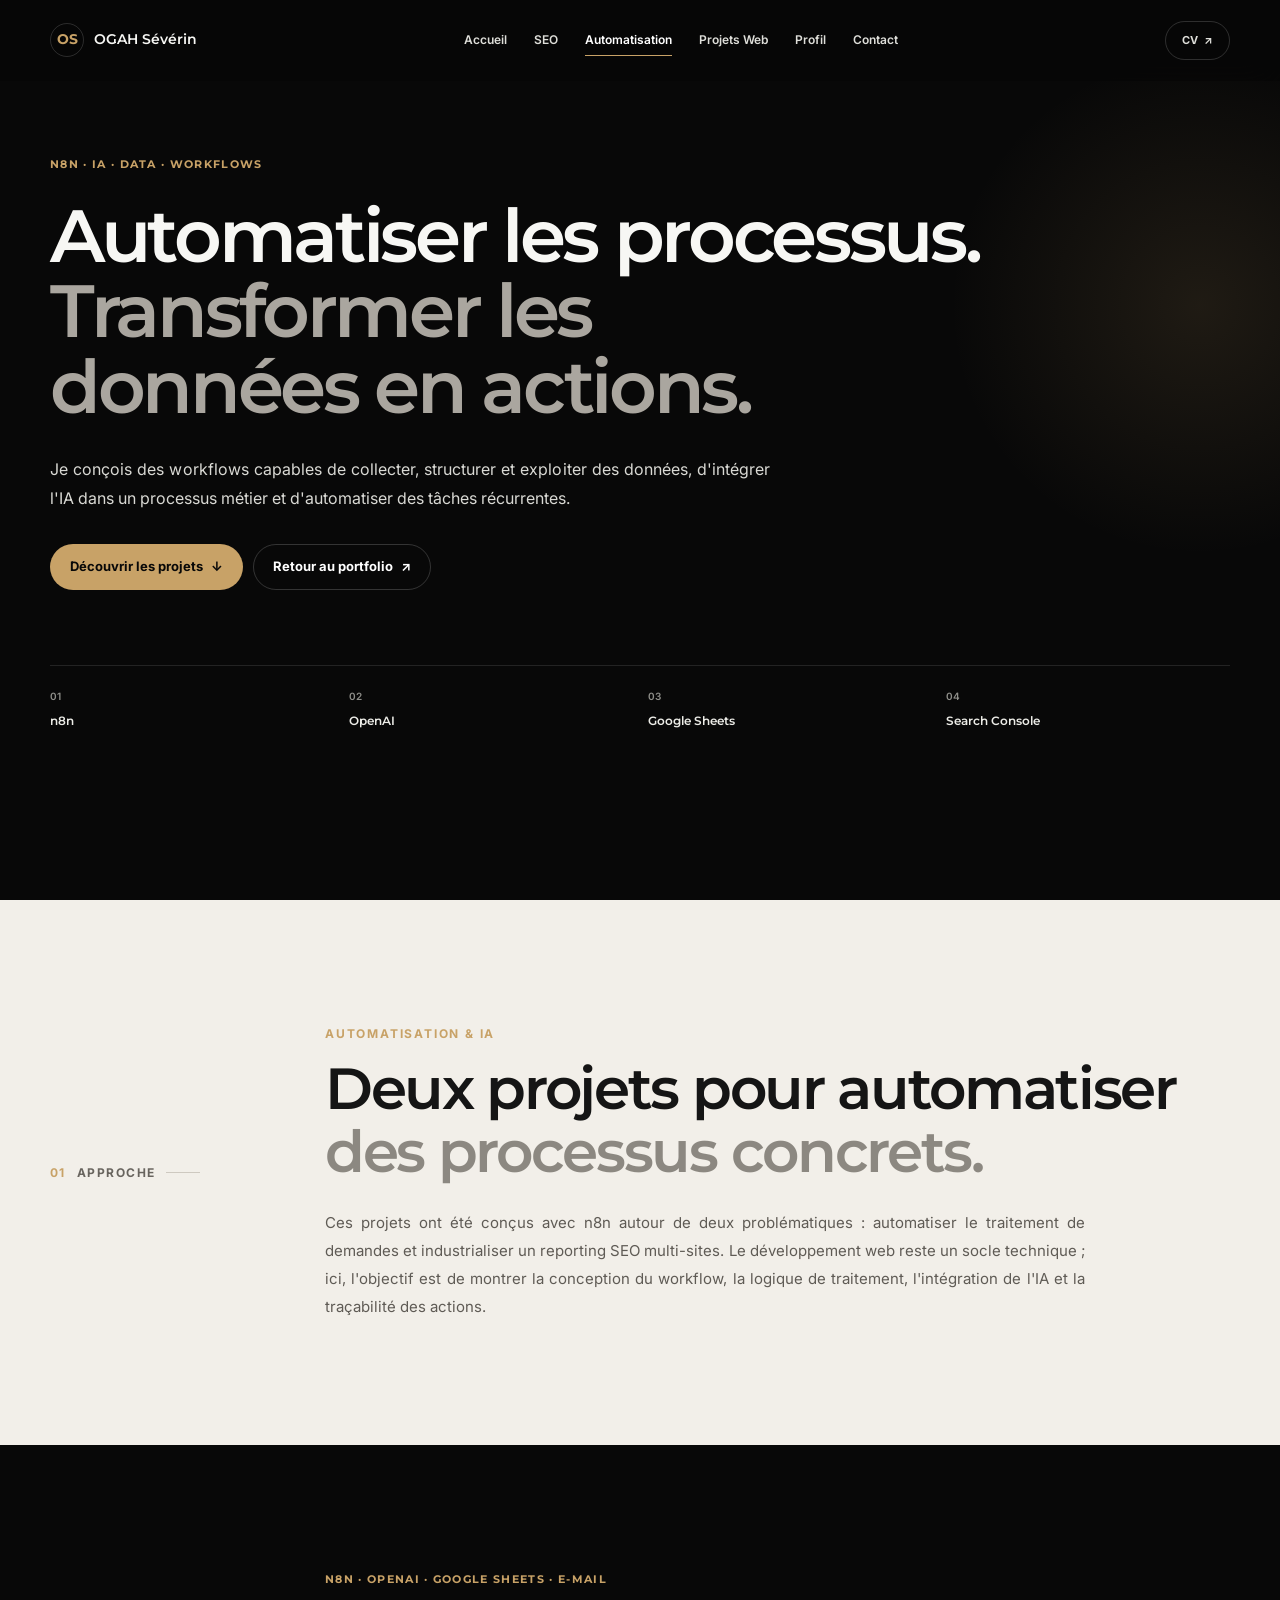
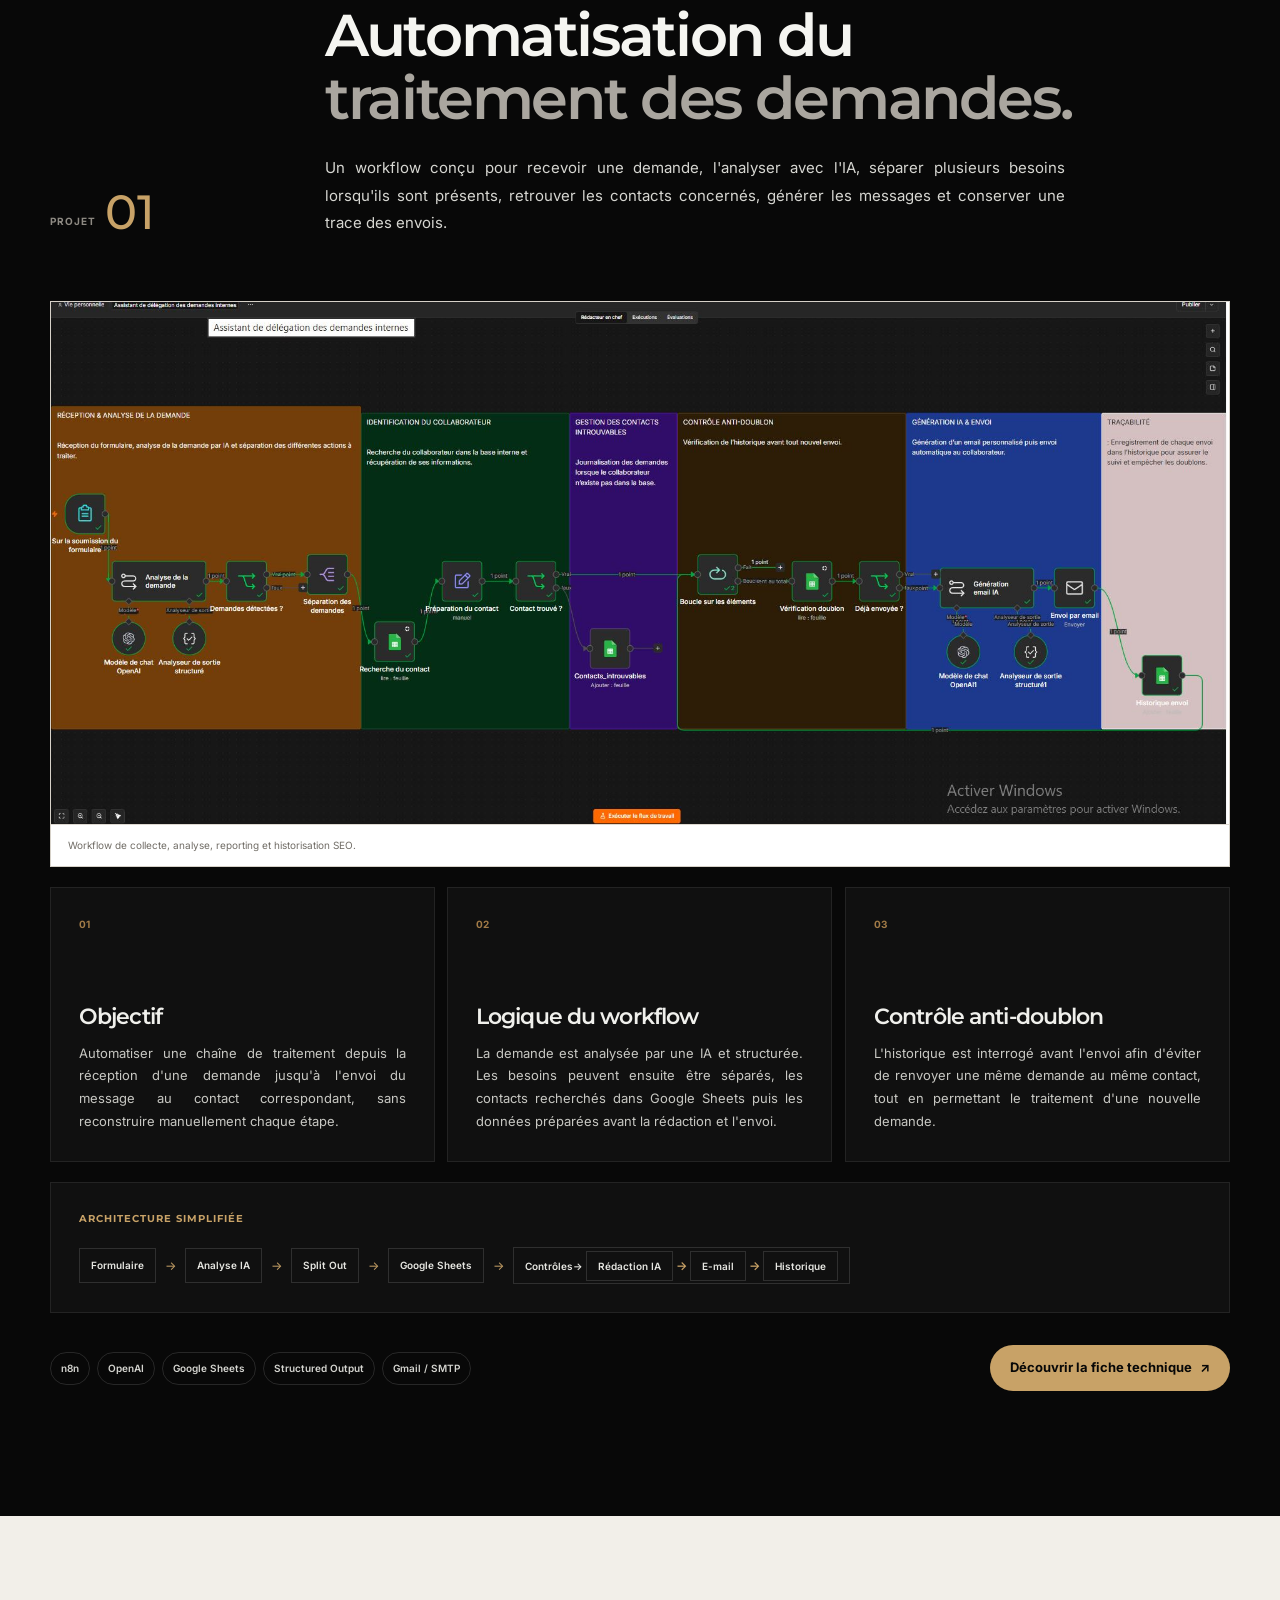
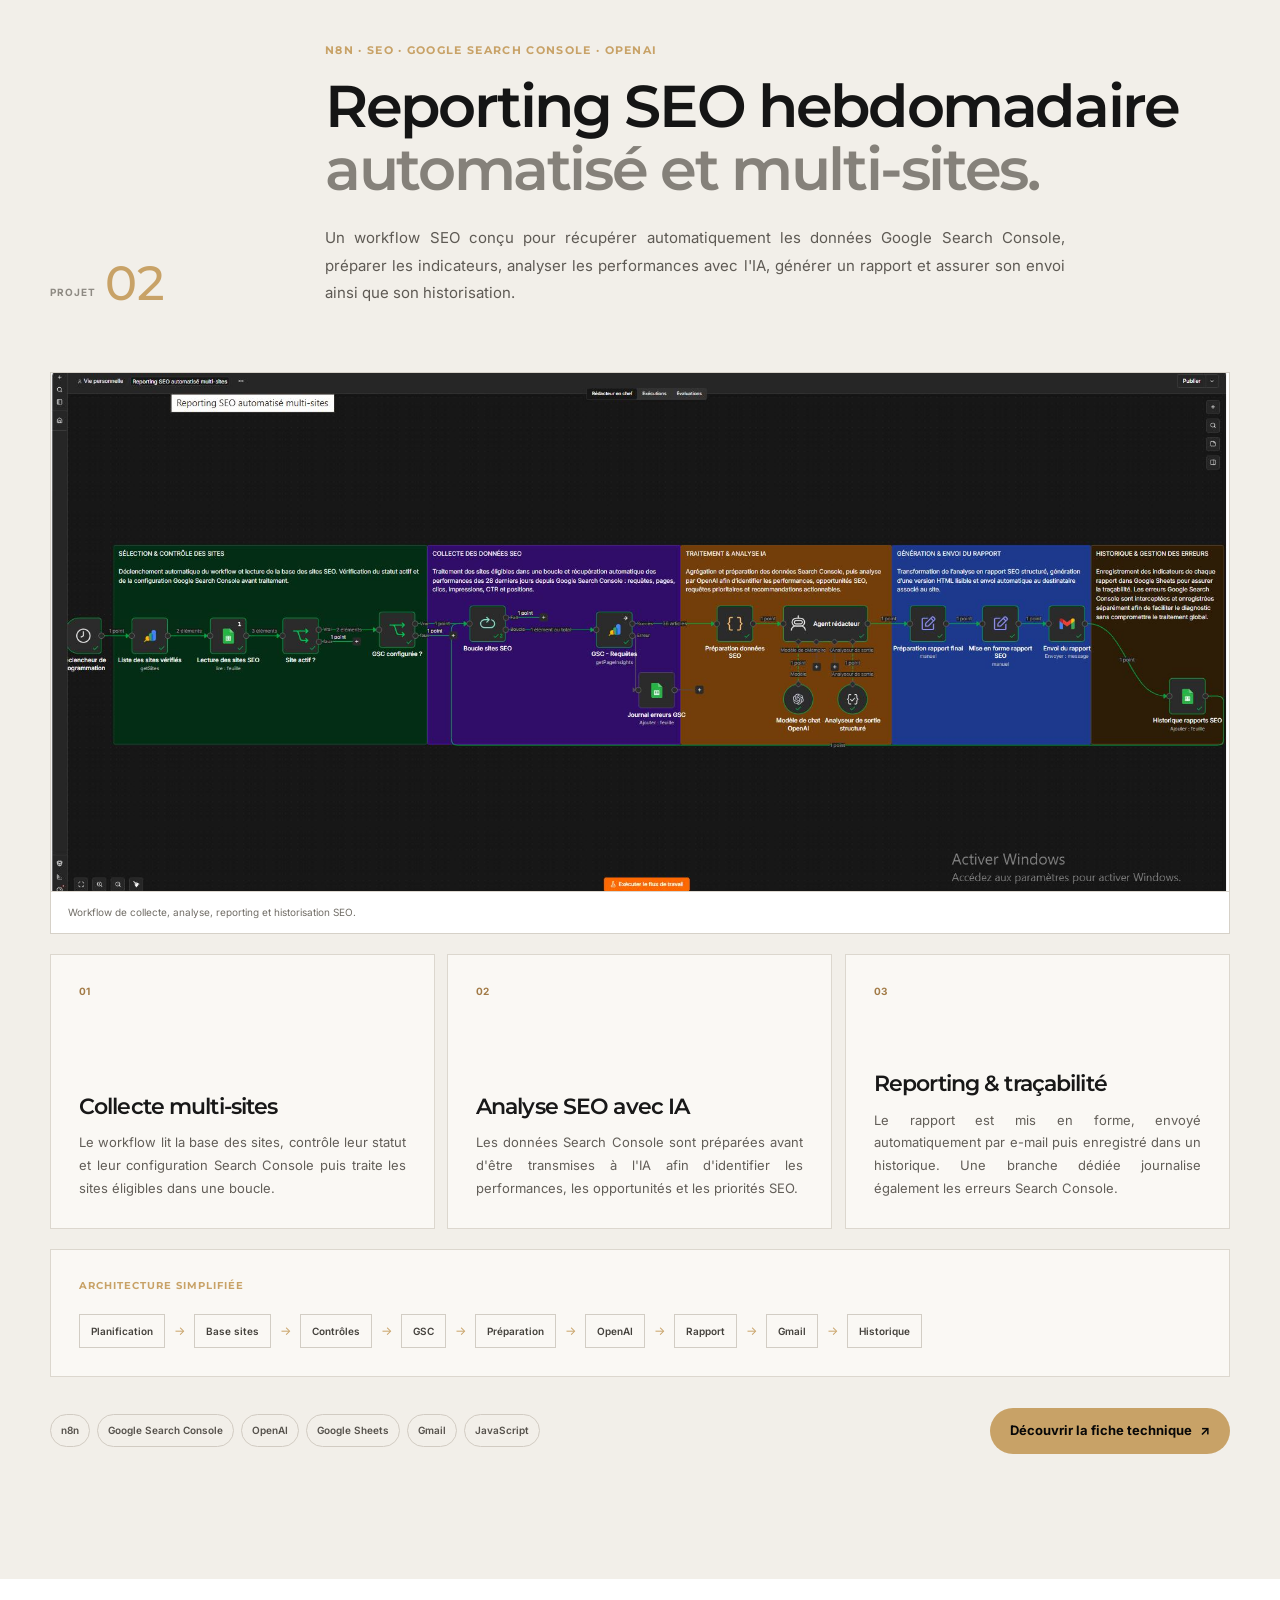
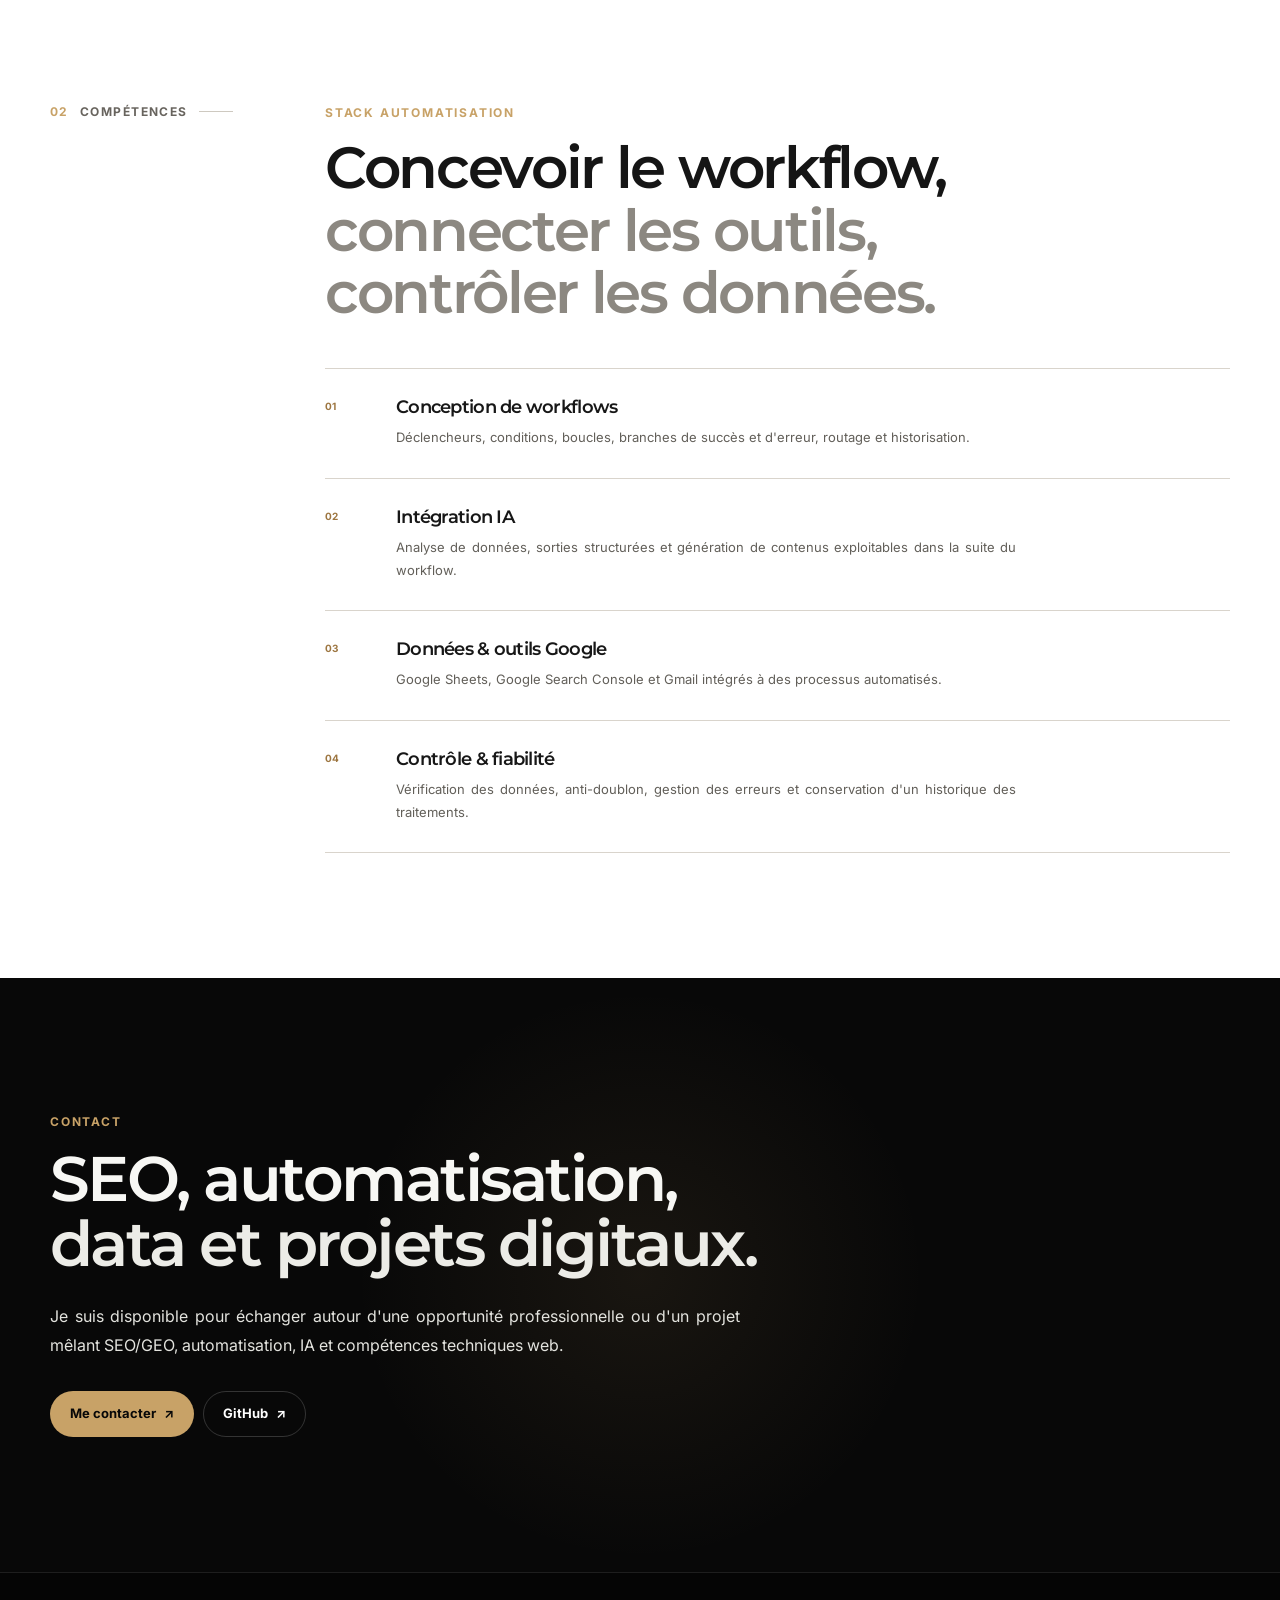
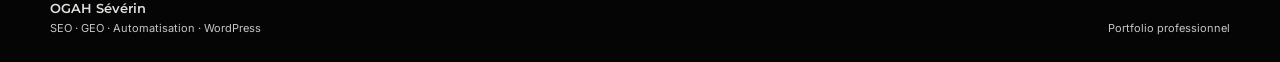
==== automatisation.html @ a26cce83 "Update automatisation.html" ====
<!DOCTYPE html>
<html lang="fr">

<head>
  <meta charset="UTF-8">
  <meta name="viewport" content="width=device-width, initial-scale=1.0">

  <title>Automatisation & IA — OGAH Sévérin</title>

  <meta
    name="description"
    content="Projets d'automatisation de OGAH Sévérin : workflows n8n, IA, Google Search Console, Google Sheets et automatisation de processus digitaux."
  >

  <meta name="theme-color" content="#080808">

  <link rel="preconnect" href="https://fonts.googleapis.com">
  <link rel="preconnect" href="https://fonts.gstatic.com" crossorigin>

  <link
    href="https://fonts.googleapis.com/css2?family=Inter:wght@400;500;600;700&family=Montserrat:wght@500;600;700&display=swap"
    rel="stylesheet"
  >

  <!-- CSS global du portfolio -->
  <link rel="stylesheet" href="./assets/css/style.css">

  <!-- CSS spécifique à cette page -->
  <link rel="stylesheet" href="./assets/css/automatisation.css">
</head>

<body>

  <!-- =====================================================
       HEADER
  ====================================================== -->

  <header class="site-header">
    <div class="container site-header__inner">

      <a class="brand" href="./index.html" aria-label="Retour à l'accueil">
        <span class="brand__mark">OS</span>
        <span class="brand__text">OGAH Sévérin</span>
      </a>

      <nav class="desktop-nav" aria-label="Navigation principale">
        <a href="./index.html">Accueil</a>
        <a href="./seo.html">SEO</a>
        <a href="./automatisation.html" aria-current="page">Automatisation</a>
        <a href="./developpement-web.html">Projets Web</a>
        <a href="./presentation.html">Profil</a>
        <a href="#contact">Contact</a>
      </nav>

      <a
        class="header-cv"
        href="./assets/docs/CV_OGAH_Severin.pdf"
        target="_blank"
        rel="noopener"
      >
        CV
        <span aria-hidden="true">↗</span>
      </a>

    </div>
  </header>


  <main>

    <!-- =====================================================
         HERO
    ====================================================== -->

    <section class="auto-hero">

      <div class="auto-hero__glow" aria-hidden="true"></div>

      <div class="container auto-hero__inner">

        <p class="auto-eyebrow reveal">
          n8n · IA · DATA · WORKFLOWS
        </p>

        <h1 class="auto-hero__title reveal" data-delay="80">
          Automatiser les processus.
          <span>Transformer les données en actions.</span>
        </h1>

        <p class="auto-hero__intro reveal" data-delay="160">
          Je conçois des workflows capables de collecter, structurer et
          exploiter des données, d'intégrer l'IA dans un processus métier
          et d'automatiser des tâches récurrentes.
        </p>

        <div class="auto-hero__actions reveal" data-delay="220">
          <a class="btn btn--gold" href="#projets">
            Découvrir les projets
            <span aria-hidden="true">↓</span>
          </a>

          <a class="btn btn--ghost-light" href="./index.html">
            Retour au portfolio
            <span aria-hidden="true">↗</span>
          </a>
        </div>

        <div class="auto-hero__meta reveal" data-delay="280">

          <div>
            <span>01</span>
            <strong>n8n</strong>
          </div>

          <div>
            <span>02</span>
            <strong>OpenAI</strong>
          </div>

          <div>
            <span>03</span>
            <strong>Google Sheets</strong>
          </div>

          <div>
            <span>04</span>
            <strong>Search Console</strong>
          </div>

        </div>

      </div>
    </section>


    <!-- =====================================================
         INTRODUCTION
    ====================================================== -->

    <section class="auto-intro" id="projets">
      <div class="container auto-intro__grid">

        <div class="section-label reveal">
          <span>01</span>
          Approche
        </div>

        <div>
          <p class="eyebrow reveal">Automatisation & IA</p>

          <h2 class="auto-section-title reveal">
            Deux projets pour automatiser
            <span>des processus concrets.</span>
          </h2>

          <p class="auto-intro__text reveal" data-delay="80">
            Ces projets ont été conçus avec n8n autour de deux problématiques :
            automatiser le traitement de demandes et industrialiser un reporting
            SEO multi-sites. Le développement web reste un socle technique ;
            ici, l'objectif est de montrer la conception du workflow, la logique
            de traitement, l'intégration de l'IA et la traçabilité des actions.
          </p>
        </div>

      </div>
    </section>


    <!-- =====================================================
         PROJET 01
    ====================================================== -->

    <section class="auto-project auto-project--dark" id="projet-1">
      <div class="container">

        <div class="auto-project__head">

          <div class="auto-project__index reveal">
            <span>PROJET</span>
            <strong>01</strong>
          </div>

          <div class="auto-project__heading">

            <p class="auto-project__kicker reveal">
              n8n · OpenAI · Google Sheets · E-mail
            </p>

            <h2 class="auto-project__title reveal">
              Automatisation du
              <span>traitement des demandes.</span>
            </h2>

            <p class="auto-project__lead reveal" data-delay="80">
              Un workflow conçu pour recevoir une demande, l'analyser avec
              l'IA, séparer plusieurs besoins lorsqu'ils sont présents,
              retrouver les contacts concernés, générer les messages et
              conserver une trace des envois.
            </p>

          </div>
        </div>


       

<figure class="workflow-shot workflow-shot--light reveal">

  <img
    src="./assets/images/AUTOMATISATION  DE DELEGATION DES TACHES.JPG"
    alt="Workflow n8n de reporting SEO automatisé multi-sites"
    loading="lazy"
    decoding="async"
  >

  <figcaption>
    Workflow de collecte, analyse, reporting et historisation SEO.
  </figcaption>

</figure>


        <div class="auto-project__content">

          <article class="auto-info reveal">
            <span class="auto-info__number">01</span>
            <h3>Objectif</h3>
            <p>
              Automatiser une chaîne de traitement depuis la réception d'une
              demande jusqu'à l'envoi du message au contact correspondant,
              sans reconstruire manuellement chaque étape.
            </p>
          </article>

          <article class="auto-info reveal" data-delay="60">
            <span class="auto-info__number">02</span>
            <h3>Logique du workflow</h3>
            <p>
              La demande est analysée par une IA et structurée. Les besoins
              peuvent ensuite être séparés, les contacts recherchés dans
              Google Sheets puis les données préparées avant la rédaction
              et l'envoi.
            </p>
          </article>

          <article class="auto-info reveal" data-delay="120">
            <span class="auto-info__number">03</span>
            <h3>Contrôle anti-doublon</h3>
            <p>
              L'historique est interrogé avant l'envoi afin d'éviter de
              renvoyer une même demande au même contact, tout en permettant
              le traitement d'une nouvelle demande.
            </p>
          </article>

        </div>


        <div class="auto-flow reveal">

          <p class="auto-flow__label">Architecture simplifiée</p>

          <div class="auto-flow__steps">
            <span>Formulaire</span>
            <i>→</i>
            <span>Analyse IA</span>
            <i>→</i>
            <span>Split Out</span>
            <i>→</i>
            <span>Google Sheets</span>
            <i>→</i>
            <span>Contrôles</spanfichi
                             
            <i>→</i>
            <span>Rédaction IA</span>
            <i>→</i>
            <span>E-mail</span>
            <i>→</i>
            <span>Historique</span>
          </div>

        </div>


        <div class="auto-project__bottom">

          <div class="auto-stack reveal">
            <span>n8n</span>
            <span>OpenAI</span>
            <span>Google Sheets</span>
            <span>Structured Output</span>
            <span>Gmail / SMTP</span>
          </div>

          <a
            class="btn btn--gold reveal"
            href="./assets/docs/Fiche_technique_Automatisation_Routage_Demandes_n8n.pdf"
            target="_blank"
            rel="noopener"
          >
            Découvrir la fiche technique
            <span aria-hidden="true">↗</span>
          </a>

        </div>

      </div>
    </section>


    <!-- =====================================================
         PROJET 02
    ====================================================== -->

    <section class="auto-project auto-project--light" id="projet-2">
      <div class="container">

        <div class="auto-project__head">

          <div class="auto-project__index reveal">
            <span>PROJET</span>
            <strong>02</strong>
          </div>

          <div class="auto-project__heading">

            <p class="auto-project__kicker reveal">
              n8n · SEO · Google Search Console · OpenAI
            </p>

            <h2 class="auto-project__title reveal">
              Reporting SEO hebdomadaire
              <span>automatisé et multi-sites.</span>
            </h2>

            <p class="auto-project__lead reveal" data-delay="80">
              Un workflow SEO conçu pour récupérer automatiquement les données
              Google Search Console, préparer les indicateurs, analyser les
              performances avec l'IA, générer un rapport et assurer son envoi
              ainsi que son historisation.
            </p>

          </div>
        </div>


    <figure class="workflow-shot workflow-shot--light reveal">

  <img
    src="./assets/images/Reporting SEO automatise multisite.JPG"
    alt="Workflow n8n de reporting SEO automatisé multi-sites"
    loading="lazy"
    decoding="async"
  >

  <figcaption>
    Workflow de collecte, analyse, reporting et historisation SEO.
  </figcaption>

</figure>

        <div class="auto-project__content">

          <article class="auto-info reveal">
            <span class="auto-info__number">01</span>
            <h3>Collecte multi-sites</h3>
            <p>
              Le workflow lit la base des sites, contrôle leur statut et leur
              configuration Search Console puis traite les sites éligibles
              dans une boucle.
            </p>
          </article>

          <article class="auto-info reveal" data-delay="60">
            <span class="auto-info__number">02</span>
            <h3>Analyse SEO avec IA</h3>
            <p>
              Les données Search Console sont préparées avant d'être transmises
              à l'IA afin d'identifier les performances, les opportunités et
              les priorités SEO.
            </p>
          </article>

          <article class="auto-info reveal" data-delay="120">
            <span class="auto-info__number">03</span>
            <h3>Reporting & traçabilité</h3>
            <p>
              Le rapport est mis en forme, envoyé automatiquement par e-mail
              puis enregistré dans un historique. Une branche dédiée journalise
              également les erreurs Search Console.
            </p>
          </article>

        </div>


        <div class="auto-flow auto-flow--light reveal">

          <p class="auto-flow__label">Architecture simplifiée</p>

          <div class="auto-flow__steps">
            <span>Planification</span>
            <i>→</i>
            <span>Base sites</span>
            <i>→</i>
            <span>Contrôles</span>
            <i>→</i>
            <span>GSC</span>
            <i>→</i>
            <span>Préparation</span>
            <i>→</i>
            <span>OpenAI</span>
            <i>→</i>
            <span>Rapport</span>
            <i>→</i>
            <span>Gmail</span>
            <i>→</i>
            <span>Historique</span>
          </div>

        </div>


        <div class="auto-project__bottom">

          <div class="auto-stack reveal">
            <span>n8n</span>
            <span>Google Search Console</span>
            <span>OpenAI</span>
            <span>Google Sheets</span>
            <span>Gmail</span>
            <span>JavaScript</span>
          </div>

          <a
            class="btn btn--gold reveal"
            href="./assets/docs/Fiche_technique_Automatisation_Reporting_SEO_n8n.pdf"
            target="_blank"
            rel="noopener"
          >
            Découvrir la fiche technique
            <span aria-hidden="true">↗</span>
          </a>

        </div>

      </div>
    </section>


    <!-- =====================================================
         COMPÉTENCES
    ====================================================== -->

    <section class="auto-skills">

      <div class="container auto-skills__grid">

        <div>
          <div class="section-label reveal">
            <span>02</span>
            Compétences
          </div>
        </div>

        <div>

          <p class="eyebrow reveal">Stack automatisation</p>

          <h2 class="auto-section-title reveal">
            Concevoir le workflow,
            <span>connecter les outils, contrôler les données.</span>
          </h2>

          <div class="auto-skills__list">

            <article class="auto-skill reveal">
              <span>01</span>
              <div>
                <h3>Conception de workflows</h3>
                <p>
                  Déclencheurs, conditions, boucles, branches de succès et
                  d'erreur, routage et historisation.
                </p>
              </div>
            </article>

            <article class="auto-skill reveal">
              <span>02</span>
              <div>
                <h3>Intégration IA</h3>
                <p>
                  Analyse de données, sorties structurées et génération de
                  contenus exploitables dans la suite du workflow.
                </p>
              </div>
            </article>

            <article class="auto-skill reveal">
              <span>03</span>
              <div>
                <h3>Données & outils Google</h3>
                <p>
                  Google Sheets, Google Search Console et Gmail intégrés à
                  des processus automatisés.
                </p>
              </div>
            </article>

            <article class="auto-skill reveal">
              <span>04</span>
              <div>
                <h3>Contrôle & fiabilité</h3>
                <p>
                  Vérification des données, anti-doublon, gestion des erreurs
                  et conservation d'un historique des traitements.
                </p>
              </div>
            </article>

          </div>

        </div>

      </div>
    </section>


    <!-- =====================================================
         CONTACT
    ====================================================== -->

    <section class="contact-section" id="contact">

      <div class="contact-glow" aria-hidden="true"></div>

      <div class="container">

        <div class="contact-card">

          <p class="eyebrow reveal">Contact</p>

          <h2 class="reveal">
            SEO, automatisation,
            <span>data et projets digitaux.</span>
          </h2>

          <p class="reveal">
            Je suis disponible pour échanger autour d'une opportunité
            professionnelle ou d'un projet mêlant SEO/GEO, automatisation,
            IA et compétences techniques web.
          </p>

          <div class="contact-actions reveal">

            <a class="btn btn--gold" href="mailto:VOTRE_EMAIL">
              Me contacter
              <span aria-hidden="true">↗</span>
            </a>

            <a
              class="btn btn--ghost-light"
              href="https://github.com/SEVERIN9343"
              target="_blank"
              rel="noopener"
            >
              GitHub
              <span aria-hidden="true">↗</span>
            </a>

          </div>

        </div>

      </div>
    </section>

  </main>


  <!-- =====================================================
       FOOTER
  ====================================================== -->

  <footer class="footer">
    <div class="container footer__inner">

      <div>
        <strong>OGAH Sévérin</strong>
        <span>SEO · GEO · Automatisation · WordPress</span>
      </div>

      <p>
        Portfolio professionnel
      </p>

    </div>
  </footer>

  <!-- Garde ici le même fichier JS que sur ta Home -->
  <script src="./assets/js/main.js"></script>

</body>
</html>
---- assets/css/style.css ----
@import url('https://fonts.googleapis.com/css2?family=Inter:wght@400;500;600;700&family=Montserrat:wght@500;600;700;800&display=swap');


/* =====================================================
   PORTFOLIO OGAH SÉVÉRIN
   STYLE GLOBAL
   MOBILE FIRST
===================================================== */


/* =====================================================
   VARIABLES
===================================================== */

:root{
  --bg:#070707;
  --bg-soft:#0b0b0b;
  --bg-soft-2:#101010;

  --surface:#111111;
  --surface-2:#161616;

  --light:#f4f2ed;
  --light-soft:#faf8f4;

  --white:#f7f7f4;
  --white-soft:#deded9;

  --text:#131313;
  --text-soft:#625f59;

  --muted:#b2b2ad;
  --muted-soft:#ecece7;

  --gold:#c8a267;
  --gold-light:#ddbd86;
  --gold-soft:rgba(200,162,103,.12);

  --line-dark:rgba(255,255,255,.10);
  --line-light:#dedad2;

  --font-title:"Montserrat",system-ui,-apple-system,"Segoe UI",sans-serif;
  --font-body:"Inter",system-ui,-apple-system,"Segoe UI",sans-serif;

  --container:1180px;

  --page-x:18px;

  --ease:cubic-bezier(.2,.75,.25,1);
}


/* =====================================================
   RESET
===================================================== */

*,
*::before,
*::after{
  box-sizing:border-box;
}

html{
  scroll-behavior:smooth;
  scroll-padding-top:88px;
  -webkit-text-size-adjust:100%;
}

body{
  margin:0;
  min-width:320px;

  background:var(--bg);
  color:var(--white);

  font-family:var(--font-body);
  line-height:1.65;

  overflow-x:hidden;

  -webkit-font-smoothing:antialiased;
  text-rendering:optimizeLegibility;
}

body.menu-open{
  overflow:hidden;
}

img{
  display:block;
  max-width:100%;
  height:auto;
}

a{
  color:inherit;
  text-decoration:none;
}

button,
input,
textarea,
select{
  font:inherit;
}

button,
a{
  -webkit-tap-highlight-color:transparent;
}

::selection{
  background:var(--gold);
  color:#070707;
}


/* =====================================================
   CONTENEUR GLOBAL
===================================================== */

.container{
  width:min(
    var(--container),
    calc(100% - (var(--page-x) * 2))
  );

  margin-left:auto;
  margin-right:auto;
}


/* =====================================================
   TYPOGRAPHIE GLOBALE
===================================================== */

h1,
h2,
h3,
h4{
  margin:0;

  font-family:var(--font-title);
  font-weight:600;

  line-height:1.08;
  letter-spacing:-.04em;

  hyphens:none;
  -webkit-hyphens:none;

  word-break:normal;
  overflow-wrap:normal;

  text-wrap:balance;
}

p{
  margin:0;

  text-align:justify;
  text-justify:inter-word;

  hyphens:none;
  -webkit-hyphens:none;

  word-break:normal;
  overflow-wrap:break-word;
}

.eyebrow{
  margin:0 0 16px;

  color:var(--gold);

  font-size:12px;
  font-weight:700;

  line-height:1.45;

  letter-spacing:.15em;
  text-transform:uppercase;

  text-align:left;
}

.section-title{
  width:100%;
  max-width:980px;

  color:#111;

  font-size:clamp(31px,8vw,46px);
  line-height:1.08;
}

.section-title span{
  display:inline;
  color:#9a9790;
}

.section-text{
  max-width:760px;

  margin-top:24px;

  color:var(--text-soft);

  font-size:16px;
  line-height:1.85;
}

.section-label{
  width:max-content;
  max-width:100%;

  display:flex;
  align-items:center;

  gap:11px;

  color:#68645e;

  font-size:12px;
  font-weight:700;

  line-height:1.3;

  letter-spacing:.12em;
  text-transform:uppercase;

  white-space:nowrap;
}

.section-label span{
  color:var(--gold);
}

.section-label::after{
  content:"";

  width:34px;
  height:1px;

  flex:0 0 auto;

  background:#cec9c0;
}

.section-label--light{
  color:#d4d4cf;
}

.section-label--light::after{
  background:rgba(255,255,255,.18);
}


/* =====================================================
   HEADER
===================================================== */

.site-header{
  position:fixed;

  top:0;
  left:0;

  width:100%;

  z-index:100;

  background:rgba(7,7,7,.78);

  border-bottom:1px solid transparent;

  backdrop-filter:blur(18px);
  -webkit-backdrop-filter:blur(18px);

  transition:
    background .35s ease,
    border-color .35s ease,
    box-shadow .35s ease;
}

.site-header.is-scrolled{
  background:rgba(7,7,7,.96);

  border-color:var(--line-dark);

  box-shadow:
    0 14px 36px rgba(0,0,0,.22);
}

.site-header__inner{
  min-height:68px;

  display:flex;
  align-items:center;
  justify-content:space-between;

  gap:16px;
}

.brand{
  display:inline-flex;
  align-items:center;

  gap:10px;

  flex:0 0 auto;
}

.brand__mark{
  width:34px;
  height:34px;

  display:grid;
  place-items:center;

  border:1px solid rgba(255,255,255,.15);
  border-radius:50%;

  color:var(--gold);

  font-family:var(--font-title);
  font-size:14px;
  font-weight:700;

  transition:
    background .3s ease,
    color .3s ease,
    border-color .3s ease;
}

.brand:hover .brand__mark{
  background:var(--gold);
  border-color:var(--gold);

  color:#080808;
}

.brand__text{
  color:var(--white);

  font-family:var(--font-title);

  font-size:14px;
  font-weight:600;

  white-space:nowrap;
}

.desktop-nav{
  display:none;
}

.site-header__actions{
  display:flex;
  align-items:center;

  gap:9px;
}

.header-cv{
  display:none;
}


/* =====================================================
   BURGER
===================================================== */

.burger{
  position:relative;

  width:42px;
  height:42px;

  flex:0 0 42px;

  padding:0;

  border:1px solid rgba(255,255,255,.16);
  border-radius:50%;

  background:transparent;

  cursor:pointer;
}

.burger span{
  position:absolute;

  left:50%;

  width:18px;
  height:1px;

  background:#fff;

  transform:translateX(-50%);

  transition:
    top .3s ease,
    transform .3s ease;
}

.burger span:first-child{
  top:17px;
}

.burger span:last-child{
  top:23px;
}

.burger[aria-expanded="true"] span:first-child{
  top:20px;

  transform:
    translateX(-50%)
    rotate(45deg);
}

.burger[aria-expanded="true"] span:last-child{
  top:20px;

  transform:
    translateX(-50%)
    rotate(-45deg);
}


/* =====================================================
   NAVIGATION MOBILE
===================================================== */

.mobile-nav{
  position:fixed;

  top:72px;
  left:12px;
  right:12px;

  z-index:99;

  padding:13px;

  display:grid;
  gap:7px;

  background:#0d0d0d;

  border:1px solid var(--line-dark);
  border-radius:19px;

  box-shadow:
    0 28px 70px rgba(0,0,0,.5);

  opacity:0;
  visibility:hidden;

  transform:translateY(-10px);

  pointer-events:none;

  transition:
    opacity .3s ease,
    visibility .3s ease,
    transform .3s ease;
}

.mobile-nav.is-open{
  opacity:1;
  visibility:visible;

  transform:translateY(0);

  pointer-events:auto;
}

.mobile-nav a{
  min-height:47px;

  padding:0 14px;

  display:flex;
  align-items:center;

  border-radius:12px;

  color:#d6d6d1;

  font-size:14px;
  font-weight:600;

  text-align:left;

  transition:
    background .25s ease,
    color .25s ease;
}

.mobile-nav a:hover{
  background:#171717;
  color:#fff;
}

.mobile-nav__cv{
  justify-content:center;

  background:var(--gold);

  color:#080808 !important;
}


/* =====================================================
   BOUTONS
===================================================== */

.btn{
  min-height:46px;

  max-width:100%;

  padding:0 19px;

  display:inline-flex;
  align-items:center;
  justify-content:center;

  gap:8px;

  border:1px solid transparent;
  border-radius:999px;

  font-size:13px;
  font-weight:700;

  white-space:nowrap;

  transition:
    transform .3s var(--ease),
    background .3s ease,
    border-color .3s ease,
    color .3s ease,
    box-shadow .3s ease;
}

.btn:hover{
  transform:translateY(-3px);
}

.btn--primary{
  background:var(--white);
  color:#080808;
}

.btn--primary:hover{
  box-shadow:
    0 14px 36px rgba(255,255,255,.12);
}

.btn--ghost{
  color:var(--white);

  background:transparent;

  border-color:rgba(255,255,255,.19);
}

.btn--ghost:hover{
  border-color:rgba(255,255,255,.45);
}

.btn--gold{
  background:var(--gold);
  color:#080808;
}

.btn--gold:hover{
  background:var(--gold-light);

  box-shadow:
    0 16px 40px rgba(200,162,103,.16);
}

.btn--ghost-light{
  color:#fff;

  background:transparent;

  border-color:rgba(255,255,255,.18);
}

.btn--ghost-light:hover{
  background:#fff;

  border-color:#fff;

  color:#080808;
}

.text-link{
  display:inline-flex;
  align-items:center;

  gap:8px;

  color:#d6d6d1;

  font-size:13px;
  font-weight:600;
}

.text-link span{
  color:var(--gold);

  transition:transform .3s ease;
}

.text-link:hover span{
  transform:translate(3px,-3px);
}


/* =====================================================
   HERO HOME
===================================================== */

.hero{
  position:relative;

  min-height:100svh;

  padding:108px 0 55px;

  display:flex;
  align-items:center;

  overflow:hidden;

  background:
    linear-gradient(
      180deg,
      #070707 0%,
      #080808 75%,
      #090909 100%
    );
}

.hero::after{
  content:"";

  position:absolute;

  left:0;
  right:0;
  bottom:0;

  height:1px;

  background:
    linear-gradient(
      90deg,
      transparent,
      rgba(255,255,255,.13),
      transparent
    );
}

.hero__glow{
  position:absolute;

  pointer-events:none;

  border-radius:50%;
}

.hero__glow--one{
  width:520px;
  height:520px;

  top:-180px;
  right:-260px;

  background:
    radial-gradient(
      circle,
      rgba(200,162,103,.12) 0%,
      rgba(200,162,103,.04) 35%,
      transparent 70%
    );
}

.hero__glow--two{
  width:420px;
  height:420px;

  left:-260px;
  bottom:-160px;

  background:
    radial-gradient(
      circle,
      rgba(255,255,255,.04),
      transparent 70%
    );
}


/* =====================================================
   CORRECTION CENTRAGE HERO
===================================================== */

/*
   Le HTML contient :

   <div class="container hero__inner">

   Donc hero__inner NE DOIT JAMAIS avoir width:100%.
   Cette règle garde exactement le même container que
   le header et toutes les autres sections.
*/

.hero > .container.hero__inner{
  position:relative;
  z-index:2;

  width:min(
    var(--container),
    calc(100% - (var(--page-x) * 2))
  );

  margin-left:auto;
  margin-right:auto;
}

.hero__content{
  width:100%;
  max-width:1020px;
}

.hero__eyebrow{
  margin-bottom:22px;
}

.hero__title{
  width:100%;
  max-width:1020px;

  color:var(--white);

  font-size:clamp(
    40px,
    11vw,
    60px
  );

  line-height:1.01;

  letter-spacing:-.052em;

  text-wrap:balance;
}

.hero__title span{
  display:inline;

  color:#ecece7;
}

.hero__intro{
  max-width:710px;

  margin-top:27px;

  color:#e7e7e2;

  font-size:16px;
  line-height:1.82;
}

.hero__actions{
  margin-top:30px;

  display:flex;
  flex-direction:column;
  align-items:flex-start;

  gap:11px;
}


/* =====================================================
   SIGNATURE HERO
===================================================== */

.hero__signature{
  margin-top:52px;
}

.hero__signature-line{
  width:100%;
  height:1px;

  background:rgba(255,255,255,.10);
}

.hero__signature-items{
  padding-top:18px;

  display:grid;
  grid-template-columns:
    repeat(2,minmax(0,1fr));

  gap:18px;
}

.hero__signature-items div{
  min-width:0;

  display:flex;
  flex-direction:column;

  gap:3px;
}

.hero__signature-items span{
  color:#c8c8c3;

  font-size:11px;
  font-weight:600;
}

.hero__signature-items strong{
  color:#bdbdb8;

  font-family:var(--font-title);

  font-size:12px;
  font-weight:600;

  letter-spacing:.055em;
  text-transform:uppercase;
}


/* =====================================================
   PROFIL
===================================================== */

.intro-section{
  padding:82px 0;

  background:var(--light);
}

.intro-grid{
  display:grid;

  gap:32px;
}

.intro-grid > *{
  min-width:0;
}

.intro-content{
  min-width:0;
}


/* =====================================================
   ÉTUDE SEO VEDETTE
===================================================== */

.seo-feature{
  padding:85px 0;

  background:#090909;
}

.seo-feature__head{
  margin-bottom:46px;

  display:grid;

  gap:32px;
}

.seo-feature__head > *{
  min-width:0;
}

.seo-feature__title{
  width:100%;
  max-width:940px;

  color:#f7f7f4;

  font-size:clamp(
    32px,
    8.5vw,
    48px
  );

  line-height:1.08;
}

.seo-feature__title span{
  display:inline;

  color:#ecece7;
}

.seo-feature__main{
  display:grid;

  gap:42px;
}

.seo-feature__main > *{
  min-width:0;
}

.seo-feature__content{
  max-width:700px;
}

.seo-project-tag{
  width:max-content;
  max-width:100%;

  margin-bottom:22px;

  padding:7px 11px;

  border:1px solid rgba(200,162,103,.31);
  border-radius:999px;

  color:var(--gold);

  font-size:11px;
  font-weight:700;

  letter-spacing:.08em;
  text-transform:uppercase;
}

.seo-feature__content > p{
  color:#e7e7e2;

  font-size:16px;
  line-height:1.82;
}

.seo-feature__skills{
  margin-top:26px;

  display:flex;
  flex-wrap:wrap;

  gap:8px;
}

.seo-feature__skills span{
  padding:7px 10px;

  border:1px solid rgba(255,255,255,.12);
  border-radius:999px;

  color:#deded9;

  font-size:11px;
  font-weight:600;
}

.seo-feature__actions{
  margin-top:31px;

  display:flex;
  flex-direction:column;
  align-items:flex-start;

  gap:17px;
}


/* =====================================================
   KPI SEO
===================================================== */

.seo-results{
  display:grid;
  grid-template-columns:1fr;

  gap:11px;
}

.result-card{
  min-width:0;
  min-height:165px;

  padding:22px;

  display:flex;
  flex-direction:column;
  justify-content:space-between;

  background:#101010;

  border:1px solid rgba(255,255,255,.09);
  border-radius:18px;

  transition:
    transform .35s var(--ease),
    border-color .35s ease,
    background .35s ease;
}

.result-card:hover{
  transform:translateY(-4px);

  border-color:rgba(200,162,103,.34);

  background:#131313;
}

.result-card__label{
  color:#d8d8d3;

  font-size:12px;
  font-weight:600;
}

.result-card__value{
  margin:17px 0 8px;

  display:flex;
  align-items:baseline;
  flex-wrap:wrap;

  gap:8px;

  color:#ecece7;

  font-family:var(--font-title);

  font-size:16px;
}

.result-card__value strong{
  color:#f5f5f1;

  font-size:clamp(
    28px,
    8vw,
    40px
  );

  font-weight:600;

  letter-spacing:-.045em;
}

.result-arrow{
  color:var(--gold);
}

.result-card small{
  color:var(--gold);

  font-size:11px;
  font-weight:700;
}


/* =====================================================
   EXPERTISES
===================================================== */

.expertises-section{
  padding:85px 0;

  background:var(--light);
}

.section-heading{
  margin-bottom:44px;

  display:grid;

  gap:32px;
}

.section-heading > *{
  min-width:0;
}

.expertise-grid{
  display:grid;

  gap:11px;
}

.expertise-card{
  position:relative;

  min-width:0;
  min-height:225px;

  padding:22px;

  display:flex;
  flex-direction:column;

  overflow:hidden;

  background:#faf8f4;

  border:1px solid var(--line-light);

  transition:
    transform .35s var(--ease),
    background .35s ease,
    border-color .35s ease;
}

.expertise-card::after{
  content:"";

  position:absolute;

  left:0;
  right:0;
  bottom:0;

  height:2px;

  background:var(--gold);

  transform:scaleX(0);
  transform-origin:left;

  transition:
    transform .45s var(--ease);
}

.expertise-card:hover{
  transform:translateY(-4px);

  background:#fff;

  border-color:#cac5bc;
}

.expertise-card:hover::after{
  transform:scaleX(1);
}

.expertise-card__number{
  color:#9e9991;

  font-size:11px;
  font-weight:700;
}

.expertise-card h3{
  margin-top:auto;

  color:#151515;

  font-size:22px;
  line-height:1.12;

  letter-spacing:-.03em;
}

.expertise-card p{
  margin-top:13px;

  color:#625f59;

  font-size:14px;
  line-height:1.75;
}


/* =====================================================
   PROJETS WEB HOME
===================================================== */

.web-projects{
  padding:85px 0;
  background:#080808;
}

.web-projects__title{
  width:100%;
  max-width:940px;

  color:#f7f7f4;

  font-size:clamp(32px,8.5vw,48px);
  line-height:1.08;
}

.web-projects__title span{
  display:inline;
  color:#ecece7;
}


/* =====================================================
   GRID
===================================================== */

.web-grid{
  display:grid;
  grid-template-columns:1fr;
  gap:18px;
}


/* =====================================================
   CARD
===================================================== */

.web-card{
  min-width:0;

  display:flex;
  flex-direction:column;

  overflow:hidden;

  background:#0e0e0e;

  border:1px solid rgba(255,255,255,.09);

  transition:
    transform .45s var(--ease),
    border-color .35s ease,
    background .35s ease;
}

.web-card:hover{
  transform:translateY(-6px);

  border-color:rgba(200,162,103,.30);

  background:#111;
}


/* =====================================================
   IMAGE
===================================================== */

.web-card__media{
  position:relative;

  display:block;

  width:100%;
  aspect-ratio:16 / 9;

  overflow:hidden;

  background:#151515;
}

.web-card__media::after{
  content:"";

  position:absolute;
  inset:0;

  pointer-events:none;

  background:
    linear-gradient(
      to top,
      rgba(0,0,0,.25),
      transparent 45%
    );

  opacity:.65;

  transition:opacity .4s ease;
}

.web-card__media img{
  width:100%;
  height:100%;

  object-fit:cover;
  object-position:center;

  transform:scale(1.01);

  transition:
    transform .7s var(--ease),
    filter .5s ease;
}

.web-card:hover .web-card__media img{
  transform:scale(1.045);
}

.web-card:hover .web-card__media::after{
  opacity:.25;
}


/* =====================================================
   FLECHE IMAGE
===================================================== */

.web-card__media-arrow{
  position:absolute;

  top:16px;
  right:16px;

  z-index:2;

  width:40px;
  height:40px;

  display:grid;
  place-items:center;

  border-radius:50%;

  background:rgba(7,7,7,.82);

  border:1px solid rgba(255,255,255,.13);

  color:var(--gold);

  font-size:16px;

  backdrop-filter:blur(10px);
  -webkit-backdrop-filter:blur(10px);

  transition:
    background .3s ease,
    color .3s ease,
    transform .35s var(--ease);
}

.web-card:hover .web-card__media-arrow{
  transform:translate(2px,-2px);

  background:var(--gold);

  color:#080808;
}


/* =====================================================
   CORPS
===================================================== */

.web-card__body{
  min-height:320px;

  padding:22px;

  display:flex;
  flex-direction:column;
}

.web-card__top{
  display:flex;
  align-items:center;
  justify-content:space-between;

  gap:20px;

  color:#ecece7;

  font-size:11px;
  font-weight:700;

  letter-spacing:.07em;
  text-transform:uppercase;
}

.web-card__content{
  margin:auto 0;
  padding:36px 0;
}

.web-card h3{
  max-width:520px;

  color:#f2f2ee;

  font-size:clamp(25px,7vw,34px);

  line-height:1.08;
}

.web-card p{
  max-width:570px;

  margin-top:18px;

  color:#deded9;

  font-size:14px;
  line-height:1.78;
}


/* =====================================================
   FOOTER CARD
===================================================== */

.web-card__footer{
  padding-top:20px;

  border-top:1px solid rgba(255,255,255,.09);

  display:flex;
  flex-direction:column;

  gap:13px;
}

.web-card__footer > span{
  color:#ecece7;

  font-size:11px;
  font-weight:600;
}

.web-card__footer a{
  width:max-content;
  max-width:100%;

  display:inline-flex;
  align-items:center;

  gap:7px;

  color:#deded9;

  font-size:12px;
  font-weight:700;
}

.web-card__footer a span{
  color:var(--gold);

  transition:transform .3s ease;
}

.web-card__footer a:hover span{
  transform:translateX(4px);
}


/* =====================================================
   BOUTON GLOBAL
===================================================== */

.web-projects__more{
  margin-top:34px;
}


/* =====================================================
   TABLETTE
===================================================== */

@media(min-width:640px){

  .web-grid{
    grid-template-columns:repeat(2,minmax(0,1fr));
  }

  .web-card__body{
    min-height:340px;
  }

  .web-card__footer{
    flex-direction:row;
    align-items:center;
    justify-content:space-between;
  }

}


/* =====================================================
   DESKTOP
===================================================== */

@media(min-width:980px){

  .web-grid{
    gap:20px;
  }

  .web-card__body{
    min-height:360px;
    padding:27px;
  }

  .web-card__content{
    padding:42px 0;
  }

  .web-card h3{
    font-size:clamp(27px,2.3vw,35px);
  }

}

/* =====================================================
   DOCUMENTS
===================================================== */

.documents-section{
  padding:85px 0;

  background:var(--light);
}

.documents-grid{
  display:grid;

  gap:44px;
}

.documents-grid > *{
  min-width:0;
}

.documents-list{
  display:grid;

  gap:11px;
}

.document-card{
  position:relative;

  min-width:0;

  padding:22px;

  display:flex;
  align-items:flex-start;
  justify-content:space-between;

  gap:20px;

  background:#faf8f4;

  border:1px solid var(--line-light);

  transition:
    transform .35s var(--ease),
    background .35s ease,
    border-color .35s ease;
}

.document-card:hover{
  transform:translateY(-4px);

  background:#fff;

  border-color:#c8c2b7;
}

.document-card__type{
  color:#9d7641;

  font-size:11px;
  font-weight:700;

  letter-spacing:.09em;
  text-transform:uppercase;
}

.document-card h3{
  margin-top:11px;

  color:#171717;

  font-size:clamp(
    20px,
    5.5vw,
    27px
  );

  line-height:1.15;
}

.document-card p{
  max-width:570px;

  margin-top:11px;

  color:#625f59;

  font-size:13px;
  line-height:1.72;
}

.document-card__arrow{
  flex:0 0 auto;

  color:#a17d4c;

  font-size:18px;

  transition:transform .3s ease;
}

.document-card:hover .document-card__arrow{
  transform:translate(3px,-3px);
}


/* =====================================================
   CONTACT
===================================================== */

.contact-section{
  position:relative;

  padding:95px 0;

  overflow:hidden;

  background:#080808;
}

.contact-glow{
  position:absolute;

  width:600px;
  height:600px;

  left:50%;
  top:50%;

  transform:translate(-50%,-50%);

  border-radius:50%;

  background:
    radial-gradient(
      circle,
      rgba(200,162,103,.09),
      transparent 67%
    );

  pointer-events:none;
}

.contact-card{
  position:relative;

  z-index:2;

  width:100%;
  max-width:950px;
}

.contact-card h2{
  width:100%;
  max-width:950px;

  color:#f7f7f4;

  font-size:clamp(
    37px,
    9.5vw,
    59px
  );

  line-height:1.04;
}

.contact-card h2 span{
  display:inline;

  color:#ecece7;
}

.contact-card > p:not(.eyebrow){
  max-width:690px;

  margin-top:25px;

  color:#e3e3de;

  font-size:16px;
  line-height:1.82;
}

.contact-actions{
  margin-top:31px;

  display:flex;
  flex-wrap:wrap;

  gap:9px;
}


/* =====================================================
   FOOTER
===================================================== */

.footer{
  padding:25px 0;

  background:#050505;

  border-top:1px solid var(--line-dark);
}

.footer__inner{
  display:flex;
  flex-direction:column;

  gap:13px;
}

.footer__inner > div{
  display:flex;
  flex-direction:column;
}

.footer strong{
  color:#e0e0dc;

  font-family:var(--font-title);

  font-size:13px;
  font-weight:600;
}

.footer span,
.footer p{
  color:#c7c7c2;

  font-size:11px;

  text-align:left;
}


/* =====================================================
   ANIMATIONS
===================================================== */

.js-ready .reveal{
  opacity:0;

  transform:translateY(25px);

  filter:blur(2px);

  transition:
    opacity .78s var(--ease),
    transform .78s var(--ease),
    filter .78s ease;

  will-change:
    opacity,
    transform;
}

.js-ready .reveal.is-visible{
  opacity:1;

  transform:none;

  filter:blur(0);
}


/* =====================================================
   PETITS MOBILES
===================================================== */

@media(max-width:389px){

  :root{
    --page-x:15px;
  }

  .brand__text{
    font-size:13px;
  }

  .hero__title{
    font-size:clamp(
      36px,
      10.8vw,
      42px
    );
  }

  .btn{
    white-space:normal;
    text-align:center;
  }

  .hero__actions{
    width:100%;
  }

  .hero__actions .btn{
    width:100%;
  }

  .contact-actions{
    flex-direction:column;
  }

  .contact-actions .btn{
    width:100%;
  }

}


/* =====================================================
   TABLETTE
===================================================== */

@media(min-width:640px){

  :root{
    --page-x:28px;
  }

  .hero__title{
    max-width:980px;

    font-size:clamp(
      52px,
      7.8vw,
      67px
    );
  }

  .hero__intro{
    font-size:16px;
  }

  .hero__actions{
    flex-direction:row;
  }

  .hero__signature-items{
    grid-template-columns:
      repeat(4,minmax(0,1fr));
  }

  .section-title{
    font-size:clamp(
      38px,
      6vw,
      52px
    );
  }

  .seo-feature__title,
  .web-projects__title{
    font-size:clamp(
      39px,
      6vw,
      54px
    );
  }

  .seo-results{
    grid-template-columns:
      repeat(2,minmax(0,1fr));
  }

  .expertise-grid{
    grid-template-columns:
      repeat(2,minmax(0,1fr));
  }

  .web-card__footer{
    flex-direction:row;
    align-items:center;
    justify-content:space-between;
  }

  .footer__inner{
    flex-direction:row;
    align-items:flex-end;
    justify-content:space-between;
  }

}


/* =====================================================
   DESKTOP
===================================================== */

@media(min-width:980px){

  :root{
    --page-x:42px;
  }


  /* HEADER */

  .site-header__inner{
    min-height:80px;
  }

  .desktop-nav{
    display:flex;
    align-items:center;

    gap:27px;
  }

  .desktop-nav a{
    position:relative;

    padding:8px 0;

    color:#deded9;

    font-size:12px;
    font-weight:600;

    white-space:nowrap;

    transition:color .3s ease;
  }

  .desktop-nav a::after{
    content:"";

    position:absolute;

    left:0;
    bottom:2px;

    width:100%;
    height:1px;

    background:var(--gold);

    transform:scaleX(0);
    transform-origin:right;

    transition:
      transform .35s var(--ease);
  }

  .desktop-nav a:hover,
  .desktop-nav a[aria-current="page"]{
    color:#fff;
  }

  .desktop-nav a:hover::after,
  .desktop-nav a[aria-current="page"]::after{
    transform:scaleX(1);
    transform-origin:left;
  }

  .header-cv{
    min-height:39px;

    padding:0 16px;

    display:inline-flex;
    align-items:center;

    gap:6px;

    border:1px solid rgba(255,255,255,.16);
    border-radius:999px;

    color:#deded9;

    font-size:11px;
    font-weight:700;

    transition:
      background .3s ease,
      color .3s ease,
      transform .3s ease;
  }

  .header-cv:hover{
    transform:translateY(-2px);

    background:#fff;

    color:#080808;
  }

  .burger{
    display:none;
  }

  .mobile-nav{
    display:none !important;
  }


  /* ===================================================
     HERO DESKTOP
  =================================================== */

  .hero{
    min-height:100svh;

    padding:
      140px 0
      70px;
  }

  /*
     Important :
     on garde EXACTEMENT le container global.
  */

  .hero > .container.hero__inner{
    width:min(
      var(--container),
      calc(100% - (var(--page-x) * 2))
    );

    margin-left:auto;
    margin-right:auto;
  }

  .hero__content{
    width:100%;
    max-width:1010px;
  }

  .hero__title{
    width:100%;
    max-width:1010px;

    font-size:clamp(
      60px,
      5.35vw,
      74px
    );

    line-height:1.01;
  }

  .hero__intro{
    max-width:710px;

    margin-top:29px;

    font-size:16px;
  }

  .hero__signature{
    margin-top:68px;
  }


  /* SECTIONS */

  .intro-section,
  .seo-feature,
  .expertises-section,
  .web-projects,
  .documents-section{
    padding:125px 0;
  }

  .intro-grid,
  .section-heading,
  .seo-feature__head{
    grid-template-columns:
      210px minmax(0,1fr);

    gap:65px;
  }

  .section-title{
    max-width:980px;

    font-size:clamp(
      44px,
      4vw,
      58px
    );
  }

  .seo-feature__title,
  .web-projects__title{
    max-width:980px;

    font-size:clamp(
      44px,
      4.1vw,
      59px
    );
  }

  .seo-feature__main{
    grid-template-columns:
      minmax(0,.82fr)
      minmax(0,1.18fr);

    gap:70px;

    align-items:start;
  }

  .result-card{
    min-height:195px;

    padding:27px;
  }

  .expertise-grid{
    grid-template-columns:
      repeat(3,minmax(0,1fr));
  }

  .expertise-card{
    min-height:265px;

    padding:27px;
  }

  .web-grid{
    grid-template-columns:
      repeat(2,minmax(0,1fr));
  }

  .web-card{
    min-height:440px;

    padding:29px;
  }

  .documents-grid{
    grid-template-columns:
      minmax(0,.7fr)
      minmax(0,1.3fr);

    gap:80px;

    align-items:start;
  }

  .document-card{
    padding:28px;
  }

  .contact-section{
    padding:135px 0;
  }

  .contact-card h2{
    max-width:1000px;

    font-size:clamp(
      52px,
      4.9vw,
      69px
    );
  }

}


/* =====================================================
   GRAND DESKTOP
===================================================== */

@media(min-width:1280px){

  :root{
    --page-x:48px;
  }

  .hero__title{
    max-width:1010px;

    font-size:74px;
  }

  .section-title{
    font-size:58px;
  }

  .seo-feature__title,
  .web-projects__title{
    font-size:59px;
  }

}


/* =====================================================
   TRÈS GRAND ÉCRAN
===================================================== */

@media(min-width:1500px){

  /*
     Le container reste 1180px.
     Il est automatiquement centré.
     Donc sur un écran très large, le contenu gagne
     naturellement une vraie marge à gauche et à droite.
  */

  .hero__content{
    max-width:1010px;
  }

  .hero__title{
    max-width:1010px;

    font-size:74px;
  }

}


/* =====================================================
   ACCESSIBILITÉ
===================================================== */

@media(prefers-reduced-motion:reduce){

  html{
    scroll-behavior:auto;
  }

  *,
  *::before,
  *::after{
    animation-duration:.01ms !important;
    animation-iteration-count:1 !important;

    transition-duration:.01ms !important;

    scroll-behavior:auto !important;
  }

  .js-ready .reveal{
    opacity:1;

    transform:none;

    filter:none;
  }

}

/* =====================================================
   HOME — AUTOMATISATION & IA
===================================================== */

.btn--light{
  background:var(--white);
  color:#080808;
}

.btn--light:hover{
  background:#fff;
  box-shadow:0 14px 36px rgba(255,255,255,.12);
}

.btn--dark-outline{
  color:#111;
  background:transparent;
  border-color:#bdb7ad;
}

.btn--dark-outline:hover{
  color:#fff;
  background:#111;
  border-color:#111;
}

.automation-section{
  padding:85px 0;
  background:var(--light);
  color:var(--text);
}

.automation-section__head{
  margin-bottom:46px;
  display:grid;
  gap:32px;
}

.automation-section__head > *{min-width:0;}

.automation-section__title{
  width:100%;
  max-width:980px;
  color:#111;
  font-size:clamp(31px,8vw,46px);
  line-height:1.08;
}

.automation-section__title span{
  display:inline;
  color:#8d8982;
}

.automation-section__intro{
  max-width:760px;
  margin-top:24px;
  color:var(--text-soft);
  font-size:16px;
  line-height:1.85;
}

.automation-grid{
  display:grid;
  grid-template-columns:1fr;
  gap:18px;
}

.automation-card{
  min-width:0;
  overflow:hidden;
  background:#faf8f4;
  border:1px solid var(--line-light);
  transition:transform .4s var(--ease),border-color .35s ease,background .35s ease;
}

.automation-card:hover{
  transform:translateY(-6px);
  background:#fff;
  border-color:#c8c2b7;
}

.automation-card__visual{
  width:100%;
  aspect-ratio:16/9;
  overflow:hidden;
  background:#111;
}

.automation-card__visual img{
  width:100%;
  height:100%;
  object-fit:cover;
}

.automation-card__placeholder{
  width:100%;
  height:100%;
  display:grid;
  place-items:center;
  padding:24px;
  background:
    radial-gradient(circle at 75% 20%,rgba(200,162,103,.16),transparent 34%),
    linear-gradient(135deg,#0b0b0b,#151515);
  color:#aaa69f;
  font-size:12px;
  font-weight:600;
  text-align:center;
}

.automation-card__body{padding:22px;}

.automation-card__top{
  display:flex;
  align-items:center;
  justify-content:space-between;
  gap:18px;
  color:#8f6b3e;
  font-size:10px;
  font-weight:700;
  letter-spacing:.07em;
  text-transform:uppercase;
}

.automation-card h3{
  max-width:580px;
  margin-top:28px;
  color:#151515;
  font-size:clamp(24px,7vw,34px);
  line-height:1.08;
}

.automation-card p{
  max-width:620px;
  margin-top:17px;
  color:#625f59;
  font-size:14px;
  line-height:1.78;
}

.automation-card__tags{
  margin-top:23px;
  display:flex;
  flex-wrap:wrap;
  gap:7px;
}

.automation-card__tags span{
  padding:6px 9px;
  border:1px solid #d5d0c7;
  border-radius:999px;
  color:#5f5b55;
  font-size:10px;
  font-weight:600;
}

.automation-card__actions{
  margin-top:27px;
  padding-top:21px;
  border-top:1px solid #dedad2;
  display:flex;
  flex-direction:column;
  align-items:flex-start;
  gap:15px;
}

.automation-card__pdf{
  display:inline-flex;
  align-items:center;
  gap:7px;
  color:#4d4943;
  font-size:12px;
  font-weight:700;
}

.automation-card__pdf span{
  color:#9d7641;
  transition:transform .3s ease;
}

.automation-card__pdf:hover span{transform:translate(3px,-3px);}

.automation-section__more{margin-top:34px;}

@media(min-width:640px){
  .automation-grid{
    grid-template-columns:repeat(2,minmax(0,1fr));
  }

  .automation-card__actions{
    flex-direction:row;
    align-items:center;
    justify-content:space-between;
  }
}

@media(min-width:980px){
  .automation-section{padding:125px 0;}

  .automation-section__head{
    grid-template-columns:210px minmax(0,1fr);
    gap:65px;
  }

  .automation-section__title{
    font-size:clamp(44px,4vw,58px);
  }

  .automation-grid{gap:20px;}
  .automation-card__body{padding:28px;}

  .automation-card h3{
    font-size:clamp(27px,2.3vw,35px);
  }
}

@media(min-width:1280px){
  .automation-section__title{font-size:58px;}
}
---- assets/css/automatisation.css ----
/* =========================================================
   AUTOMATISATION.HTML
   Design cohérent avec la Home
   Typographies :
   - Montserrat : titres / labels / boutons
   - Inter      : textes
   ========================================================= */


/* =========================================================
   VARIABLES LOCALES DE SÉCURITÉ
   Les variables globales restent celles de style.css.
   ========================================================= */

.auto-hero,
.auto-intro,
.auto-project,
.auto-skills{
  font-family:var(--font-body, "Inter", sans-serif);
}

.auto-hero h1,
.auto-intro h2,
.auto-project h2,
.auto-project h3,
.auto-skills h2,
.auto-skills h3,
.auto-project__index strong{
  font-family:var(--font-title, "Montserrat", sans-serif);
}


/* =========================================================
   HERO
   ========================================================= */

.auto-hero{
  position:relative;
  min-height:100svh;
  padding:125px 0 58px;
  overflow:hidden;
  background:#080808;
  color:#f5f5f1;
}

.auto-hero__glow{
  position:absolute;
  top:5%;
  right:-180px;

  width:520px;
  height:520px;

  border-radius:50%;

  background:
    radial-gradient(
      circle,
      rgba(200,162,103,.12),
      transparent 68%
    );

  pointer-events:none;
}

.auto-hero__inner{
  position:relative;
  z-index:2;
}

.auto-eyebrow,
.auto-project__kicker{
  color:#c8a267;

  font-family:var(--font-title, "Montserrat", sans-serif);
  font-size:11px;
  font-weight:700;

  letter-spacing:.12em;
  text-transform:uppercase;
}

.auto-hero__title{
  width:100%;
  max-width:1020px;

  margin-top:25px;

  color:#f7f7f4;

  font-size:clamp(
    39px,
    10.5vw,
    58px
  );

  font-weight:600;
  line-height:1.02;
  letter-spacing:-.045em;
}

.auto-hero__title span{
  display:block;
  color:#aaa69f;
}

.auto-hero__intro{
  width:100%;
  max-width:720px;

  margin-top:28px;

  color:#d9d9d4;

  font-size:15px;
  line-height:1.82;
}

.auto-hero__actions{
  margin-top:31px;

  display:flex;
  flex-direction:column;
  align-items:flex-start;

  gap:10px;
}

.auto-hero__meta{
  margin-top:62px;
  padding-top:22px;

  border-top:1px solid rgba(255,255,255,.11);

  display:grid;
  grid-template-columns:repeat(2,minmax(0,1fr));

  gap:22px 15px;
}

.auto-hero__meta > div{
  min-width:0;

  display:flex;
  flex-direction:column;

  gap:6px;
}

.auto-hero__meta span{
  color:#8f8f8a;

  font-size:10px;
  font-weight:600;
}

.auto-hero__meta strong{
  color:#ecece7;

  font-family:var(--font-title, "Montserrat", sans-serif);
  font-size:12px;
  font-weight:600;
}


/* =========================================================
   INTRO
   ========================================================= */

.auto-intro{
  padding:85px 0;
  background:#f2efe9;
}

.auto-intro__grid{
  display:grid;
  gap:32px;
}

.auto-intro__grid > *{
  min-width:0;
}

.auto-section-title{
  width:100%;
  max-width:980px;

  color:#151515;

  font-size:clamp(
    31px,
    8vw,
    48px
  );

  font-weight:600;
  line-height:1.08;
  letter-spacing:-.04em;
}

.auto-section-title span{
  display:inline;
  color:#8c8881;
}

.auto-intro__text{
  width:100%;
  max-width:760px;

  margin-top:25px;

  color:#5f5b55;

  font-size:15px;
  line-height:1.86;
}


/* =========================================================
   PROJETS — BASE
   ========================================================= */

.auto-project{
  position:relative;
  padding:88px 0;
}

.auto-project--dark{
  background:#080808;
  color:#f4f4ef;
}

.auto-project--light{
  background:#f2efe9;
  color:#151515;
}

.auto-project__head{
  display:grid;
  gap:31px;
}

.auto-project__index{
  display:flex;
  align-items:flex-end;

  gap:9px;
}

.auto-project__index span{
  padding-bottom:7px;

  color:#8e8a83;

  font-size:10px;
  font-weight:700;

  letter-spacing:.1em;
}

.auto-project__index strong{
  color:#c8a267;

  font-size:48px;
  font-weight:500;
  line-height:1;
}

.auto-project__heading{
  min-width:0;
}

.auto-project__title{
  width:100%;
  max-width:960px;

  margin-top:16px;

  font-size:clamp(
    31px,
    8.3vw,
    49px
  );

  font-weight:600;
  line-height:1.07;
  letter-spacing:-.04em;
}

.auto-project--dark .auto-project__title{
  color:#f5f5f1;
}

.auto-project--light .auto-project__title{
  color:#151515;
}

.auto-project__title span{
  display:inline;
}

.auto-project--dark .auto-project__title span{
  color:#aaa69f;
}

.auto-project--light .auto-project__title span{
  color:#85817a;
}

.auto-project__lead{
  width:100%;
  max-width:740px;

  margin-top:23px;

  font-size:15px;
  line-height:1.84;
}

.auto-project--dark .auto-project__lead{
  color:#d6d6d1;
}

.auto-project--light .auto-project__lead{
  color:#5e5a54;
}


/* =========================================================
   CAPTURE WORKFLOW
   ========================================================= */

.workflow-shot{
  width:100%;

  margin:48px 0 0;

  overflow:hidden;

  background:#101010;

  border:1px solid rgba(255,255,255,.1);
}

.workflow-shot--light{
  background:#fff;

  border-color:#d6d1c8;
}

.workflow-shot > img{
  display:block;

  width:100%;
  height:auto;
}

.workflow-shot__placeholder{
  width:100%;
  min-height:280px;

  padding:30px;

  display:flex;
  flex-direction:column;
  align-items:center;
  justify-content:center;

  gap:11px;

  background:
    radial-gradient(
      circle at 72% 24%,
      rgba(200,162,103,.13),
      transparent 30%
    ),
    linear-gradient(
      135deg,
      #0d0d0d,
      #171717
    );

  text-align:center;
}

.workflow-shot__placeholder span{
  color:#c8a267;

  font-family:var(--font-title, "Montserrat", sans-serif);
  font-size:10px;
  font-weight:700;

  letter-spacing:.12em;
}

.workflow-shot__placeholder strong{
  color:#f2f2ee;

  font-family:var(--font-title, "Montserrat", sans-serif);
  font-size:clamp(
    21px,
    6vw,
    31px
  );

  font-weight:600;
}

.workflow-shot__placeholder small{
  max-width:450px;

  color:#a9a9a4;

  font-size:12px;
  line-height:1.6;
}

.workflow-shot figcaption{
  padding:13px 17px;

  color:#9f9f9a;

  font-size:10px;
  line-height:1.5;

  border-top:1px solid rgba(255,255,255,.08);
}

.workflow-shot--light figcaption{
  color:#716d66;

  border-top-color:#ddd8d0;
}


/* =========================================================
   BLOCS OBJECTIF / LOGIQUE / CONTRÔLE
   ========================================================= */

.auto-project__content{
  margin-top:18px;

  display:grid;
  grid-template-columns:1fr;

  gap:1px;
}

.auto-info{
  min-width:0;
  min-height:220px;

  padding:25px;

  display:flex;
  flex-direction:column;
}

.auto-project--dark .auto-info{
  background:#101010;

  border:1px solid rgba(255,255,255,.08);
}

.auto-project--light .auto-info{
  background:#faf8f4;

  border:1px solid #dcd7ce;
}

.auto-info__number{
  color:#a27b47;

  font-size:10px;
  font-weight:700;
}

.auto-info h3{
  margin-top:auto;
  padding-top:35px;

  font-size:20px;
  font-weight:600;
  line-height:1.15;
}

.auto-project--dark .auto-info h3{
  color:#f0f0ec;
}

.auto-project--light .auto-info h3{
  color:#181818;
}

.auto-info p{
  margin-top:12px;

  font-size:13px;
  line-height:1.76;
}

.auto-project--dark .auto-info p{
  color:#c8c8c3;
}

.auto-project--light .auto-info p{
  color:#625e58;
}


/* =========================================================
   ARCHITECTURE SIMPLIFIÉE
   ========================================================= */

.auto-flow{
  margin-top:18px;
  padding:25px;

  background:#101010;

  border:1px solid rgba(255,255,255,.08);
}

.auto-flow--light{
  background:#faf8f4;

  border-color:#dcd7ce;
}

.auto-flow__label{
  margin-bottom:19px;

  color:#c8a267;

  font-family:var(--font-title, "Montserrat", sans-serif);
  font-size:10px;
  font-weight:700;

  letter-spacing:.1em;
  text-transform:uppercase;
}

.auto-flow__steps{
  display:flex;
  flex-wrap:wrap;
  align-items:center;

  gap:9px;
}

.auto-flow__steps span{
  padding:8px 11px;

  color:#e6e6e1;

  border:1px solid rgba(255,255,255,.13);

  font-size:10px;
  font-weight:600;
}

.auto-flow__steps i{
  color:#c8a267;

  font-style:normal;
  font-size:12px;
}

.auto-flow--light .auto-flow__steps span{
  color:#44413c;

  border-color:#d2cdc4;
}


/* =========================================================
   STACK + BOUTON PDF
   ========================================================= */

.auto-project__bottom{
  margin-top:31px;

  display:flex;
  flex-direction:column;
  align-items:flex-start;

  gap:25px;
}

.auto-stack{
  display:flex;
  flex-wrap:wrap;

  gap:7px;
}

.auto-stack span{
  padding:7px 10px;

  border-radius:999px;

  font-size:10px;
  font-weight:600;
}

.auto-project--dark .auto-stack span{
  color:#d5d5d0;

  border:1px solid rgba(255,255,255,.13);
}

.auto-project--light .auto-stack span{
  color:#55514b;

  border:1px solid #d1cbc2;
}


/* =========================================================
   COMPÉTENCES
   ========================================================= */

.auto-skills{
  padding:85px 0;

  background:#fff;
}

.auto-skills__grid{
  display:grid;
  gap:34px;
}

.auto-skills__grid > *{
  min-width:0;
}

.auto-skills__list{
  margin-top:43px;

  border-top:1px solid #d9d4cc;
}

.auto-skill{
  padding:25px 0;

  display:grid;
  grid-template-columns:38px minmax(0,1fr);

  gap:16px;

  border-bottom:1px solid #d9d4cc;
}

.auto-skill > span{
  color:#9d7641;

  font-size:10px;
  font-weight:700;
}

.auto-skill h3{
  color:#171717;

  font-size:18px;
  font-weight:600;
}

.auto-skill p{
  max-width:620px;

  margin-top:9px;

  color:#625f59;

  font-size:13px;
  line-height:1.72;
}


/* =========================================================
   TABLETTE
   ========================================================= */

@media(min-width:640px){

  .auto-hero{
    padding-top:145px;
  }

  .auto-hero__title{
    font-size:clamp(
      52px,
      7.8vw,
      68px
    );
  }

  .auto-hero__actions{
    flex-direction:row;
    flex-wrap:wrap;
  }

  .auto-hero__meta{
    grid-template-columns:
      repeat(4,minmax(0,1fr));
  }

  .auto-project__content{
    grid-template-columns:
      repeat(3,minmax(0,1fr));
  }

  .workflow-shot__placeholder{
    min-height:390px;
  }

  .auto-project__bottom{
    flex-direction:row;
    align-items:center;
    justify-content:space-between;
  }

}


/* =========================================================
   DESKTOP
   ========================================================= */

@media(min-width:980px){

  .auto-hero{
    padding:
      155px 0
      72px;
  }

  .auto-hero__title{
    max-width:1040px;

    font-size:clamp(
      60px,
      5.25vw,
      74px
    );
  }

  .auto-hero__intro{
    margin-top:30px;

    font-size:16px;
  }

  .auto-hero__meta{
    margin-top:75px;
  }


  /* INTRO */

  .auto-intro{
    padding:125px 0;
  }

  .auto-intro__grid{
    grid-template-columns:
      210px minmax(0,1fr);

    gap:65px;
  }

  .auto-section-title{
    font-size:clamp(
      44px,
      4vw,
      58px
    );
  }


  /* PROJETS */

  .auto-project{
    padding:125px 0;
  }

  .auto-project__head{
    grid-template-columns:
      210px minmax(0,1fr);

    gap:65px;
  }

  .auto-project__title{
    font-size:clamp(
      44px,
      4.1vw,
      59px
    );
  }

  .workflow-shot{
    margin-top:65px;
  }

  .workflow-shot__placeholder{
    min-height:500px;
  }

  .auto-project__content{
    margin-top:20px;

    gap:12px;
  }

  .auto-info{
    min-height:275px;

    padding:28px;
  }

  .auto-info h3{
    font-size:22px;
  }

  .auto-flow{
    margin-top:20px;
    padding:28px;
  }


  /* COMPÉTENCES */

  .auto-skills{
    padding:125px 0;
  }

  .auto-skills__grid{
    grid-template-columns:
      210px minmax(0,1fr);

    gap:65px;
  }

  .auto-skill{
    grid-template-columns:
      55px minmax(0,1fr);

    padding:29px 0;
  }

}


/* =========================================================
   GRAND DESKTOP
   ========================================================= */

@media(min-width:1280px){

  .auto-hero__title{
    font-size:74px;
  }

  .auto-section-title{
    font-size:58px;
  }

  .auto-project__title{
    font-size:59px;
  }

}


/* =========================================================
   PETITS MOBILES
   ========================================================= */

@media(max-width:389px){

  .auto-hero__title{
    font-size:clamp(
      36px,
      10.7vw,
      42px
    );
  }

  .auto-hero__actions{
    width:100%;
  }

  .auto-hero__actions .btn{
    width:100%;
    white-space:normal;
    text-align:center;
  }

  .auto-project__bottom .btn{
    width:100%;
    white-space:normal;
    text-align:center;
  }

}


/* =========================================================
   ACCESSIBILITÉ
   ========================================================= */

@media(prefers-reduced-motion:reduce){

  .auto-project,
  .auto-info,
  .workflow-shot{
    scroll-behavior:auto;
  }

}
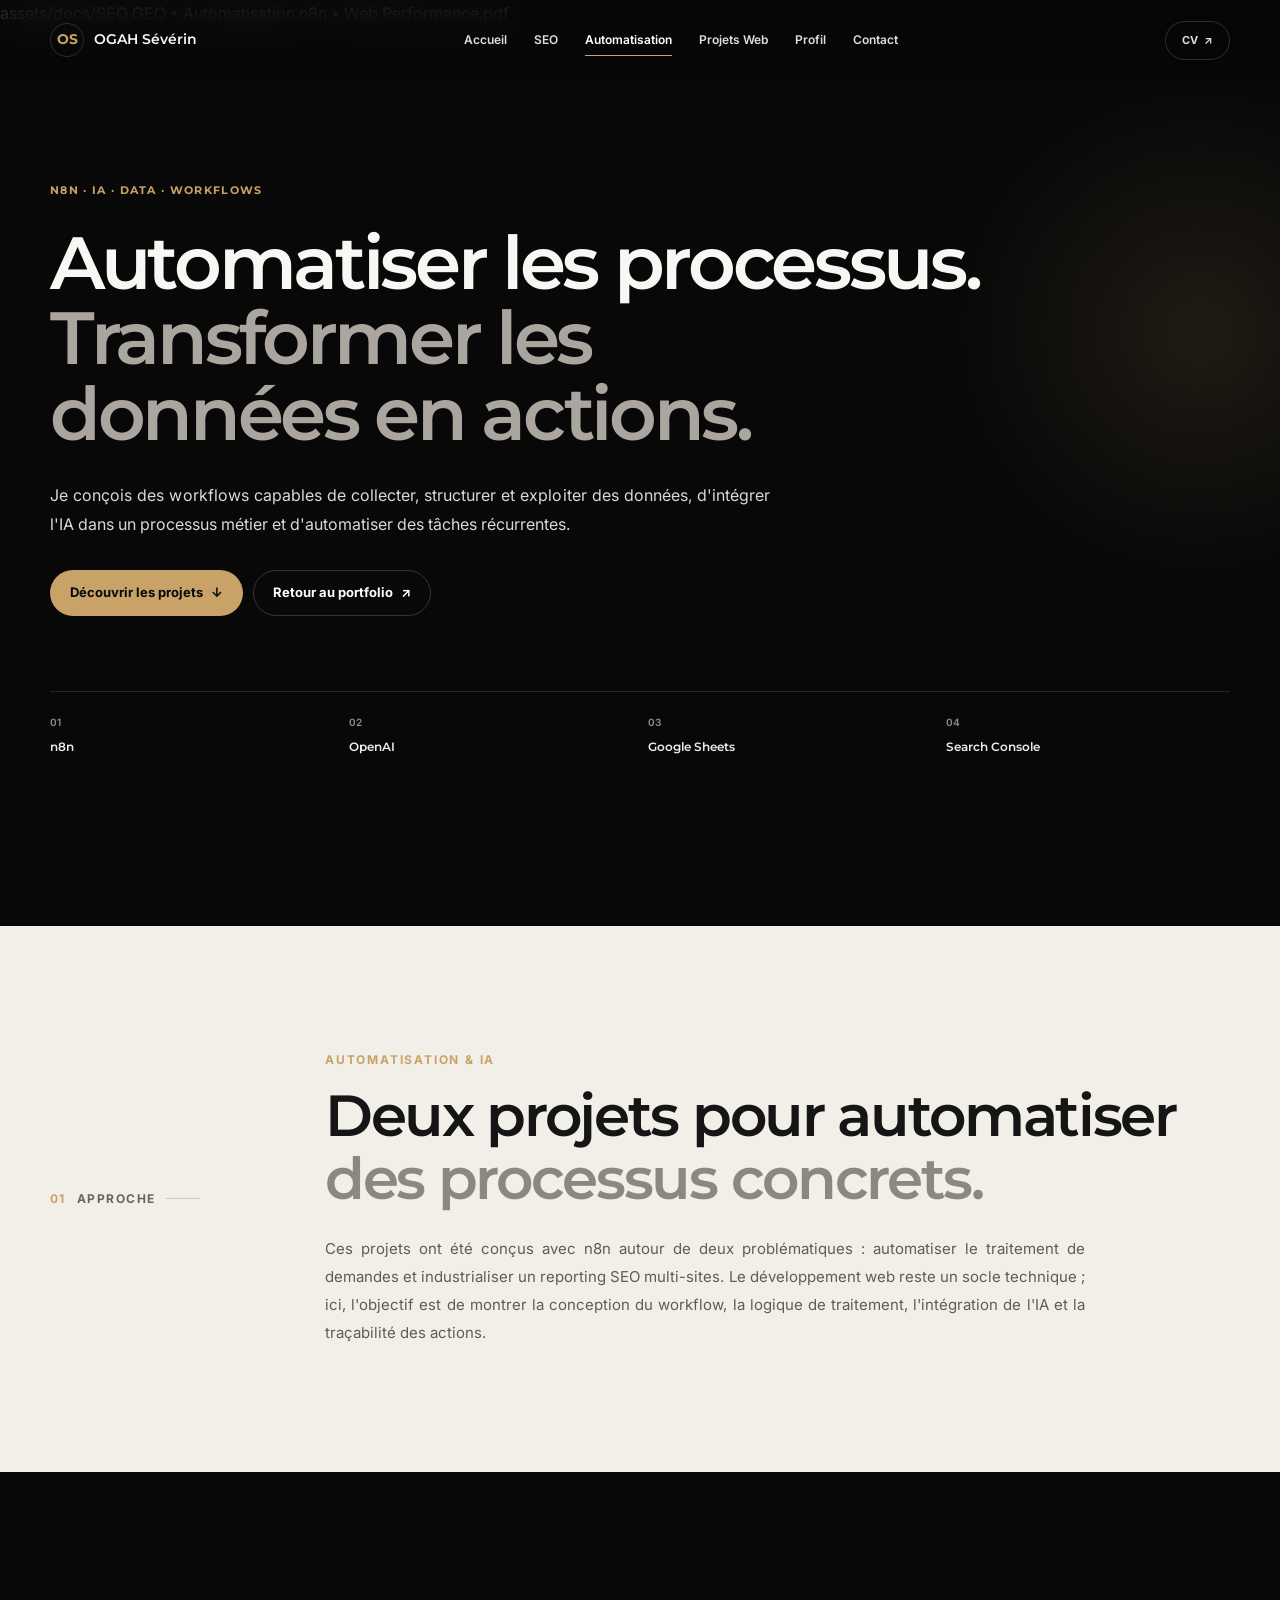
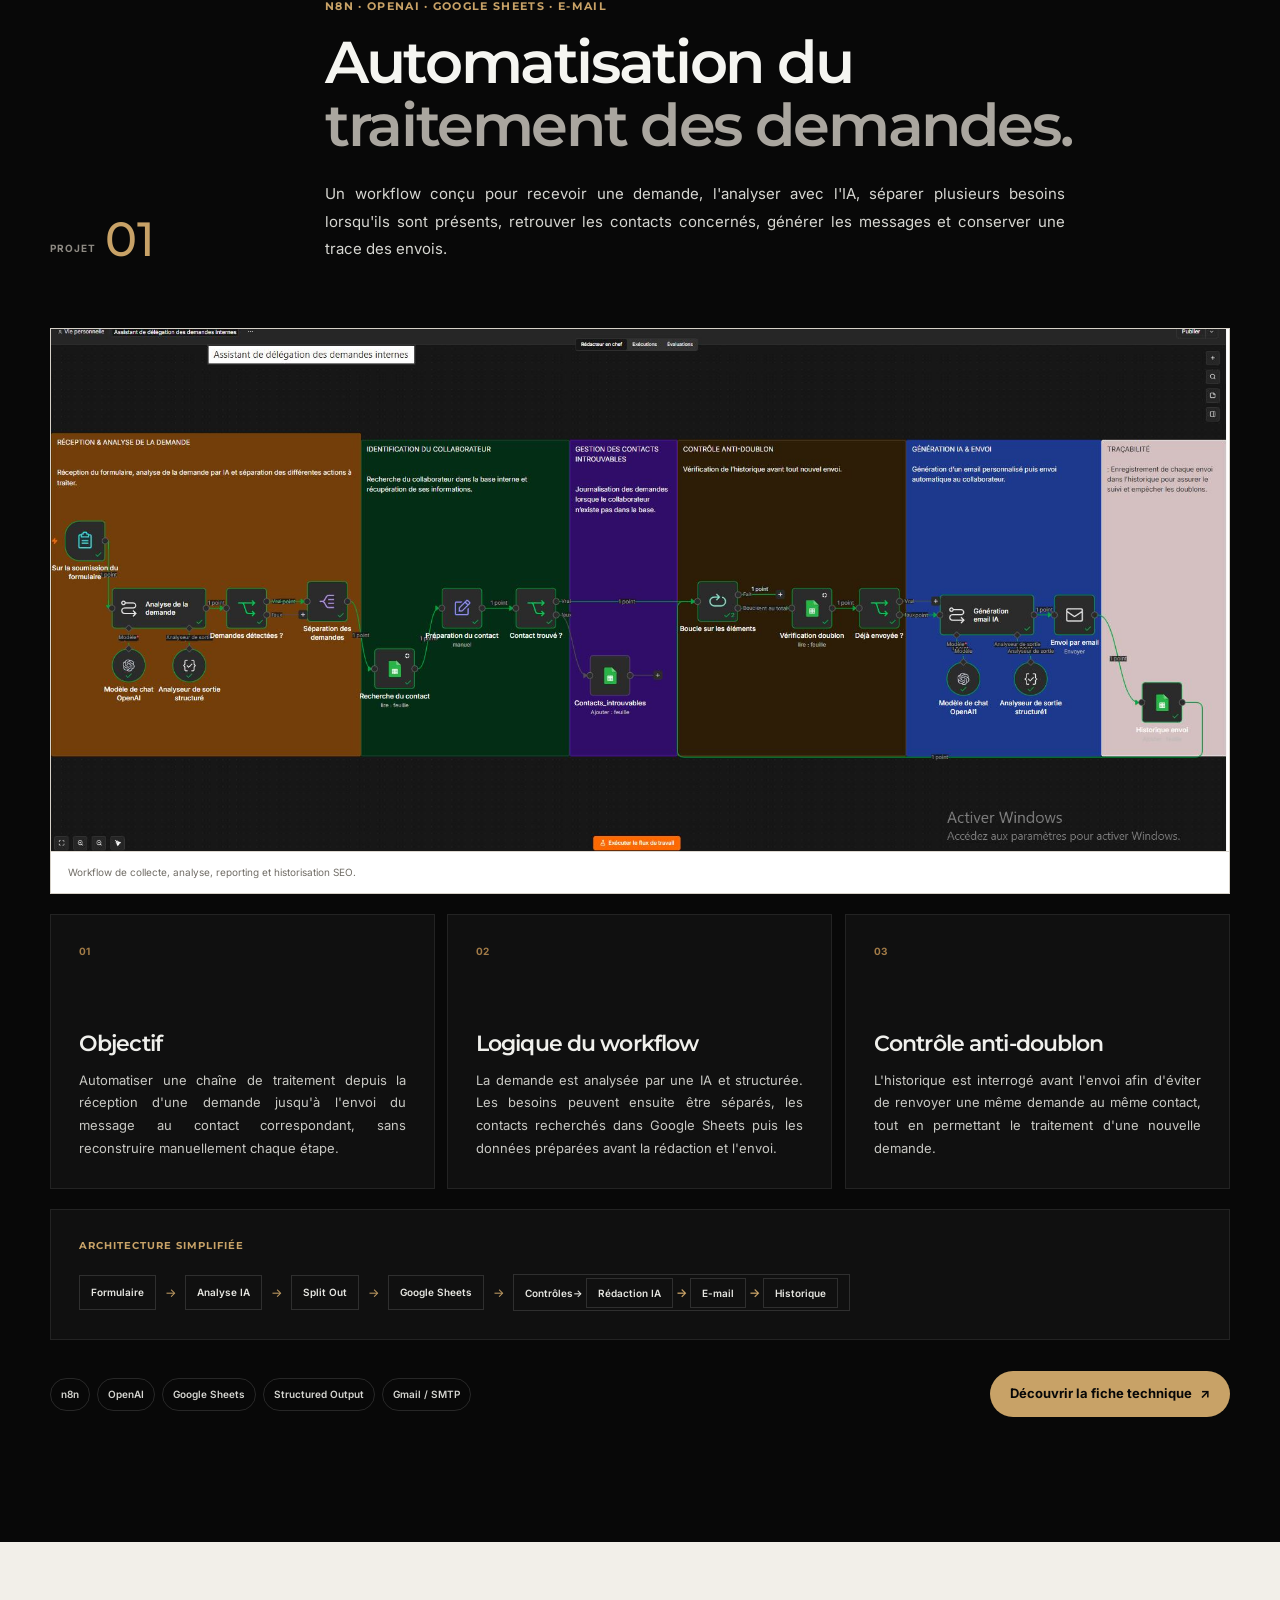
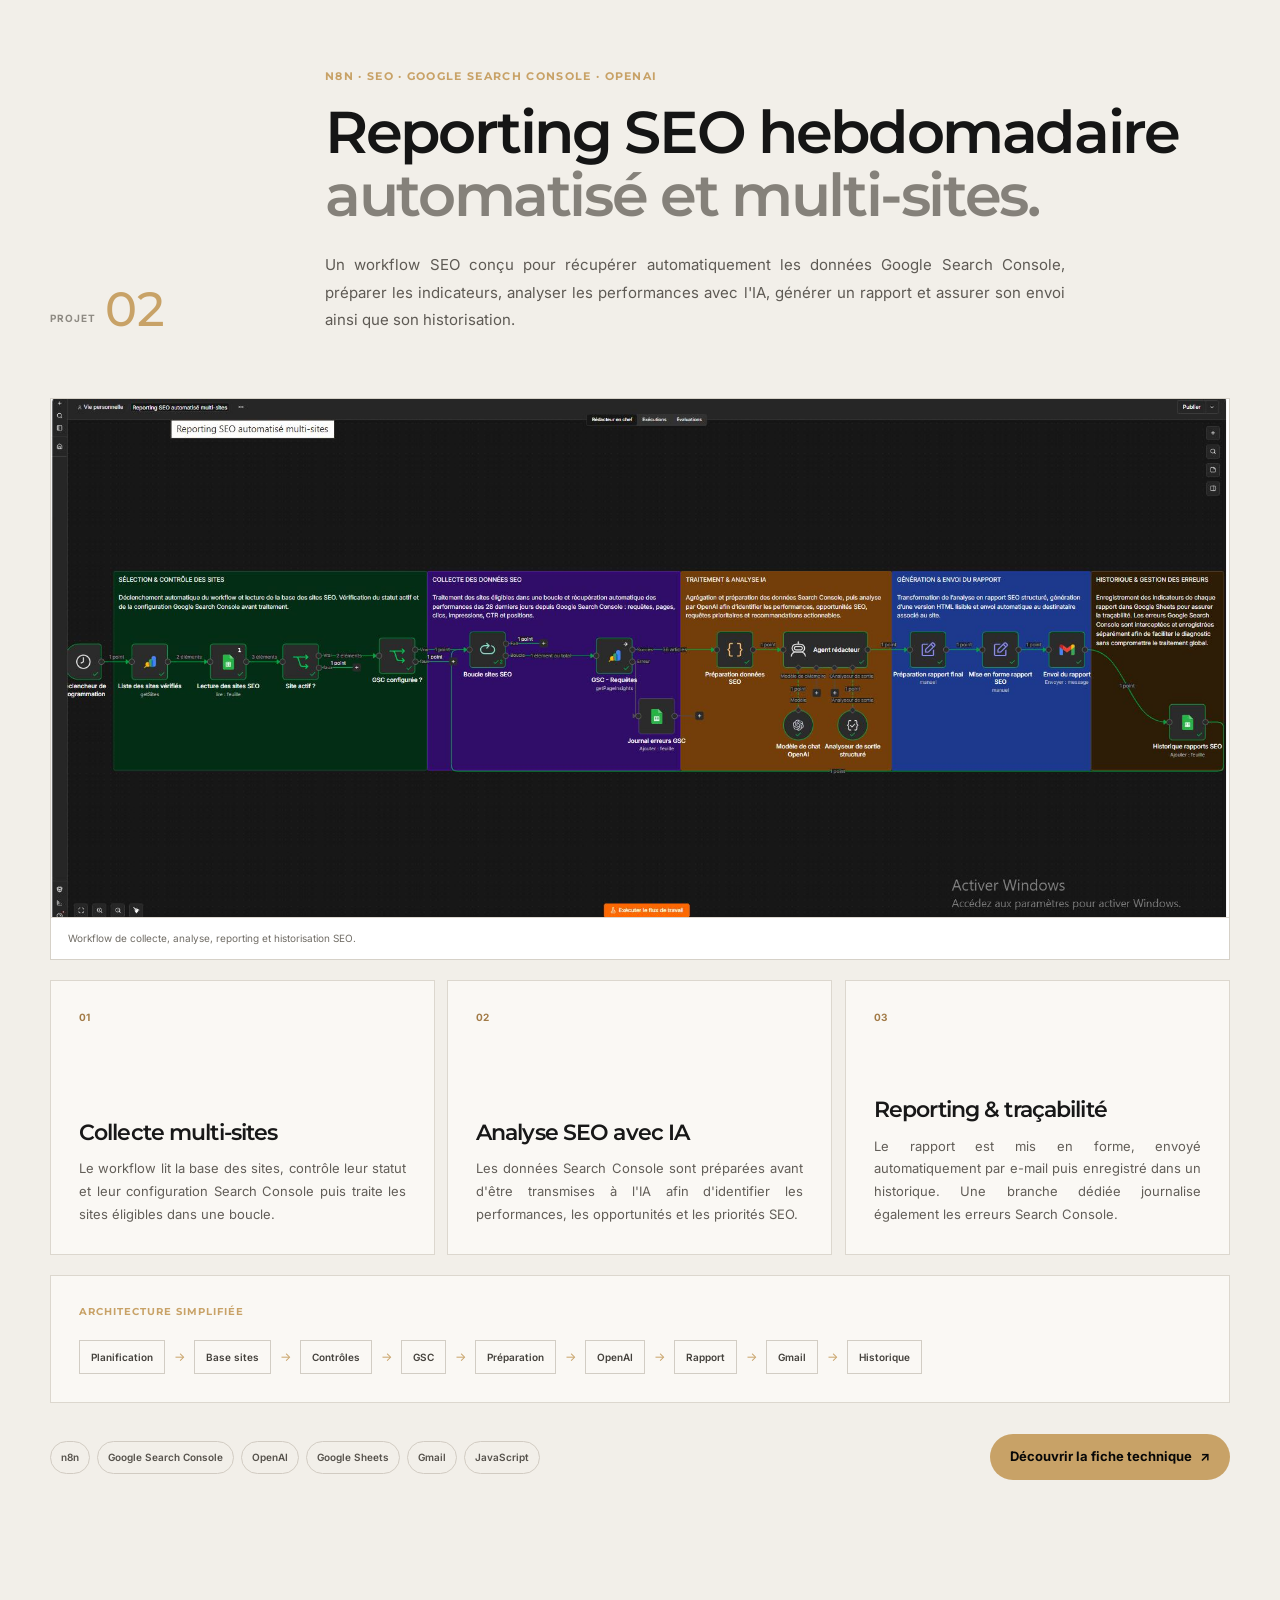
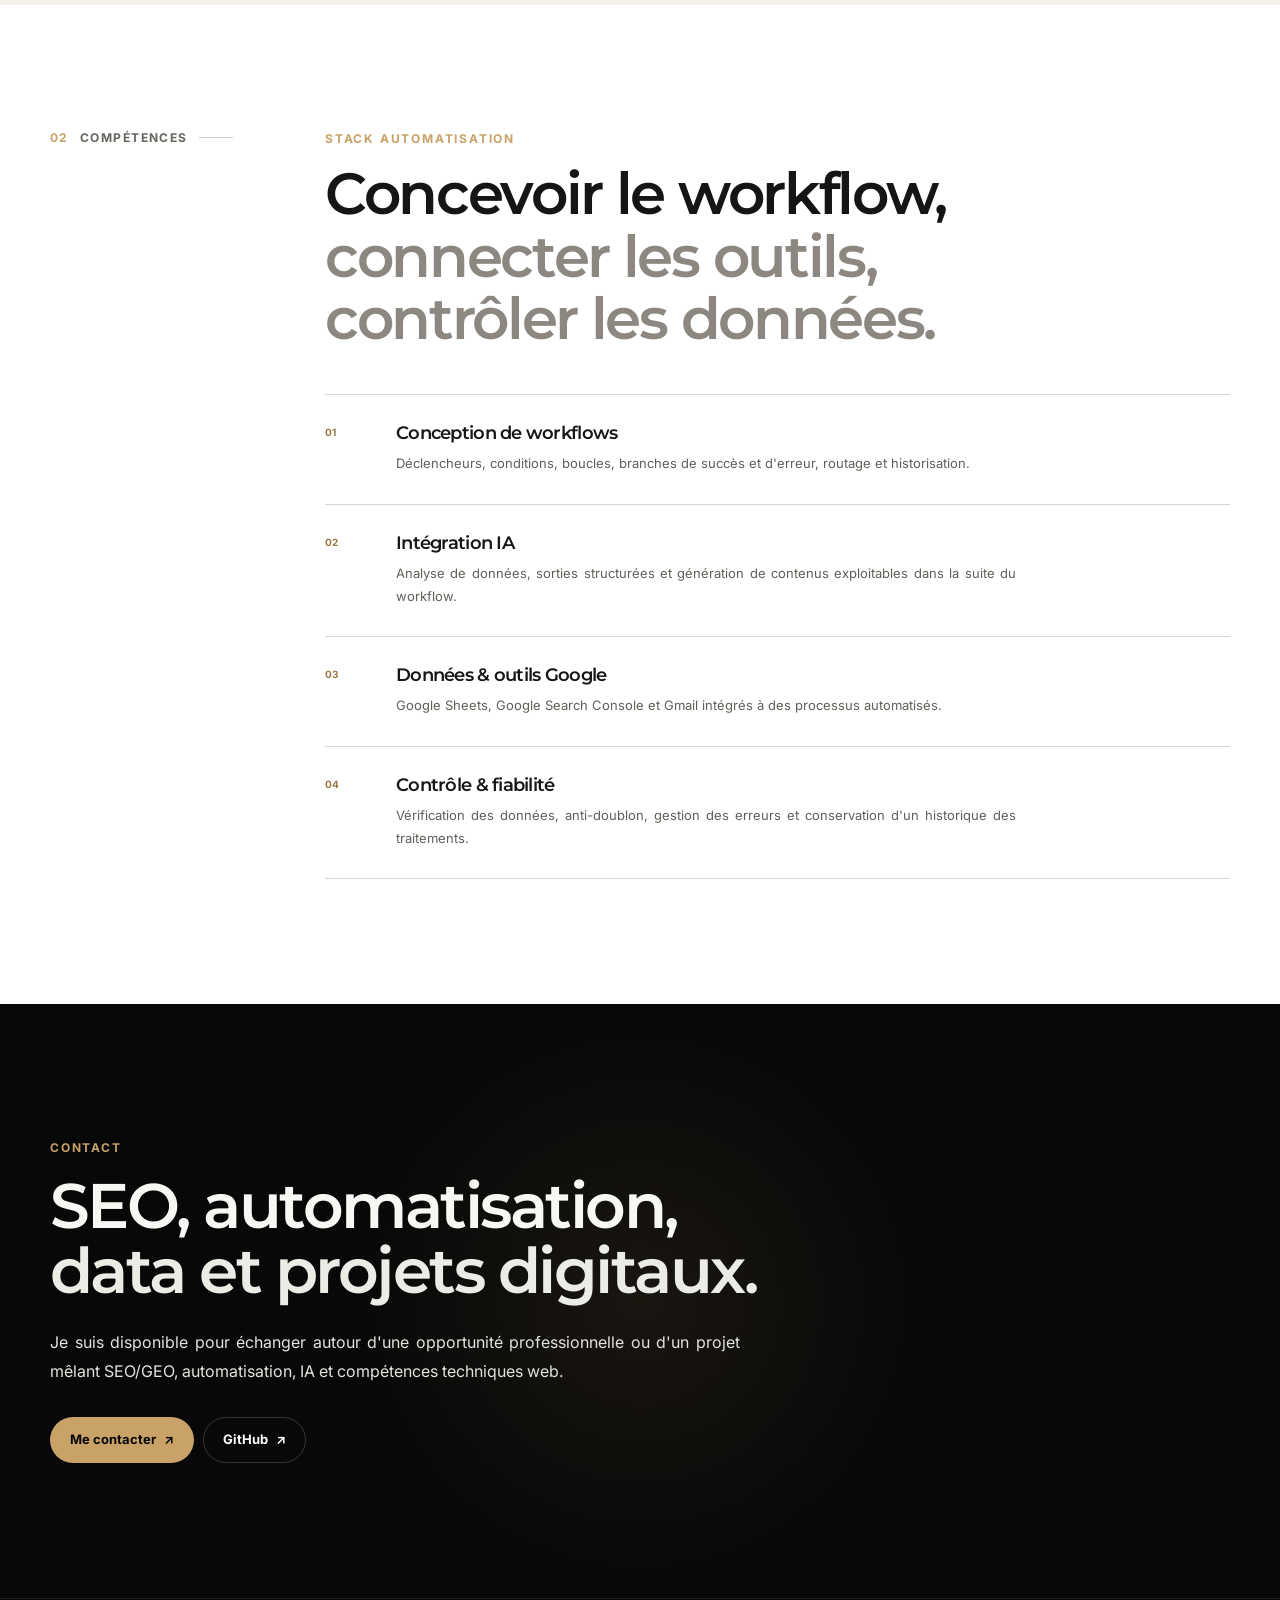
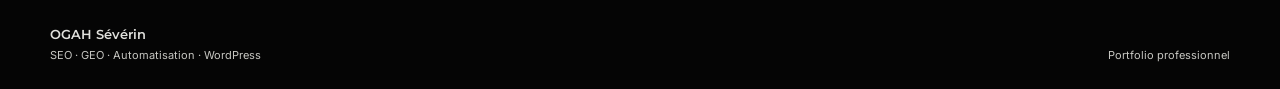
==== commit a9ef2a66: "Update automatisation.html" ====
--- a/automatisation.html
+++ b/automatisation.html
@@ -5,7 +5,7 @@
 <head>
   <meta charset="UTF-8">
   <meta name="viewport" content="width=device-width, initial-scale=1.0">
-
+assets/docs/SEO  GEO • Automatisation n8n • Web Performance.pdf
   <title>Automatisation & IA — OGAH Sévérin</title>
 
   <meta
@@ -55,7 +55,7 @@
 
       <a
         class="header-cv"
-        href="./assets/docs/CV_OGAH_Severin.pdf"
+        href="./assets/docs/SEO  GEO • Automatisation n8n • Web Performance.pdf"
         target="_blank"
         rel="noopener"
       >
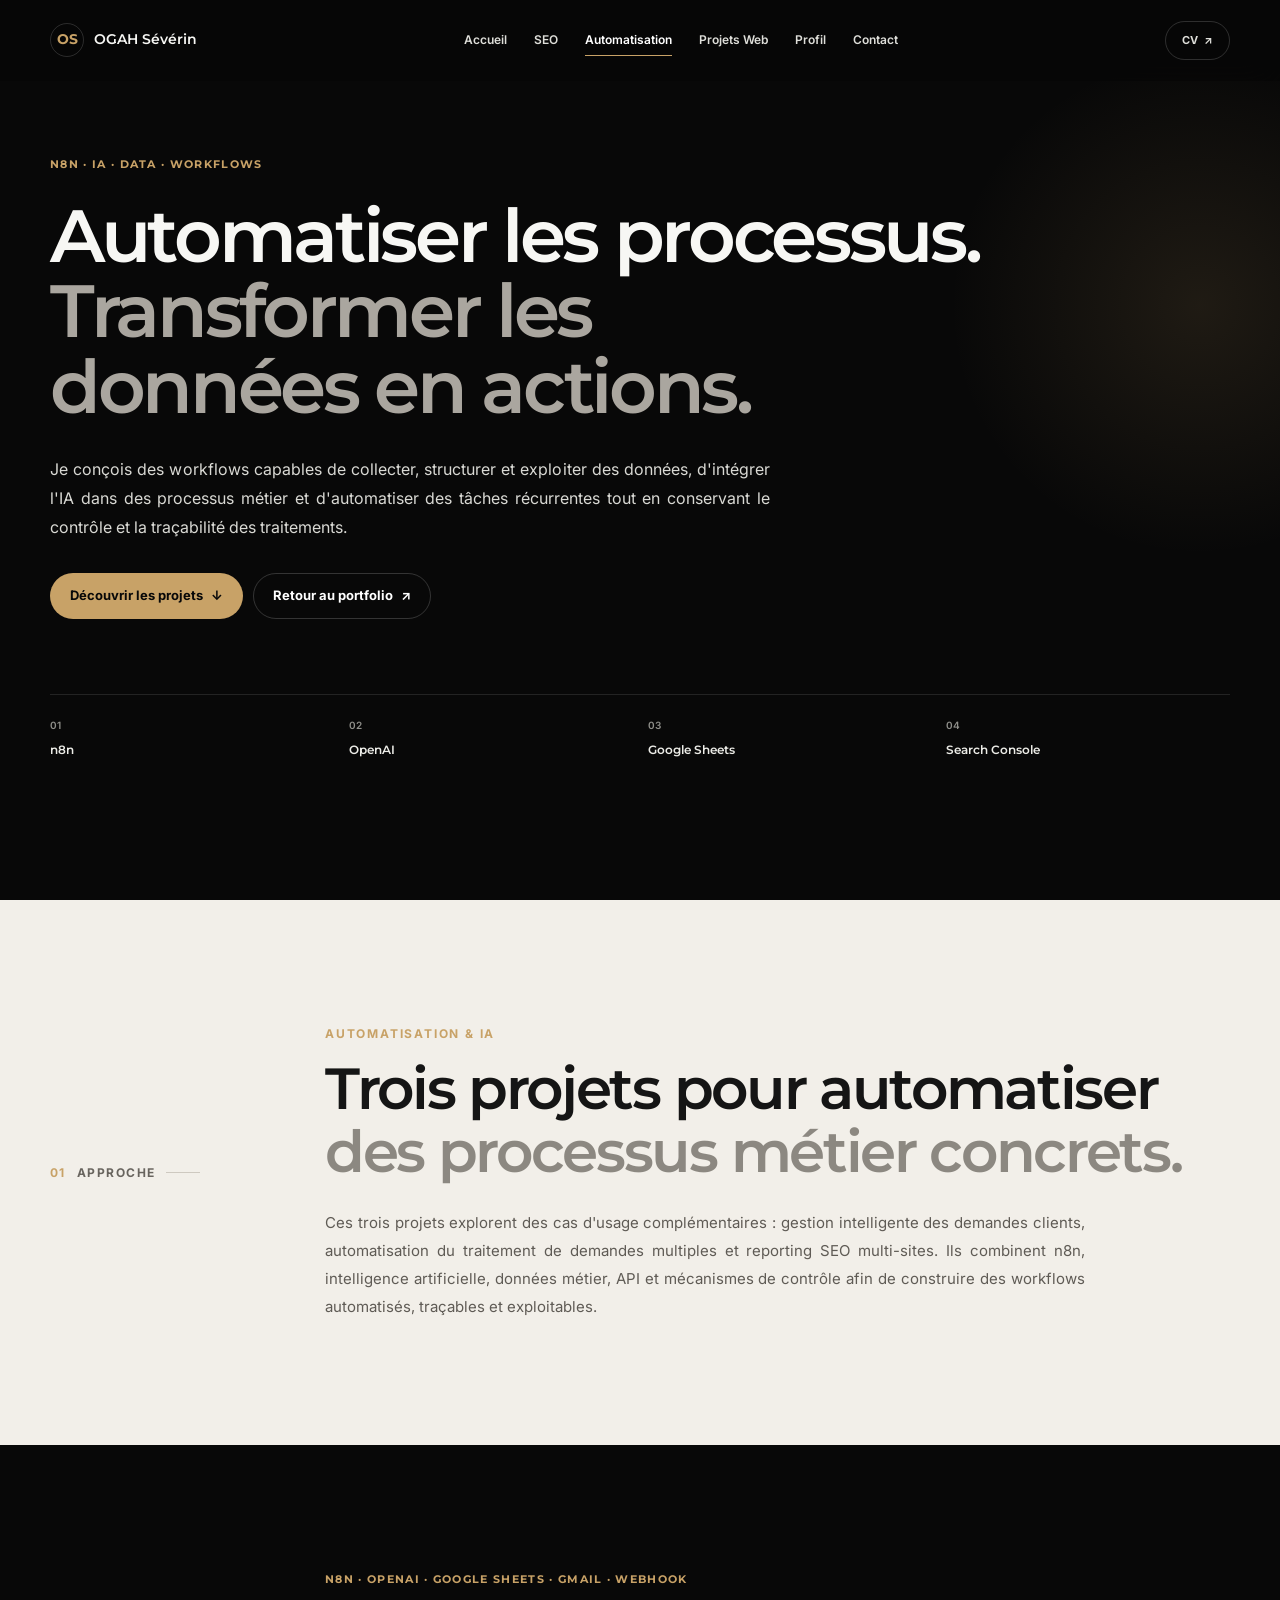
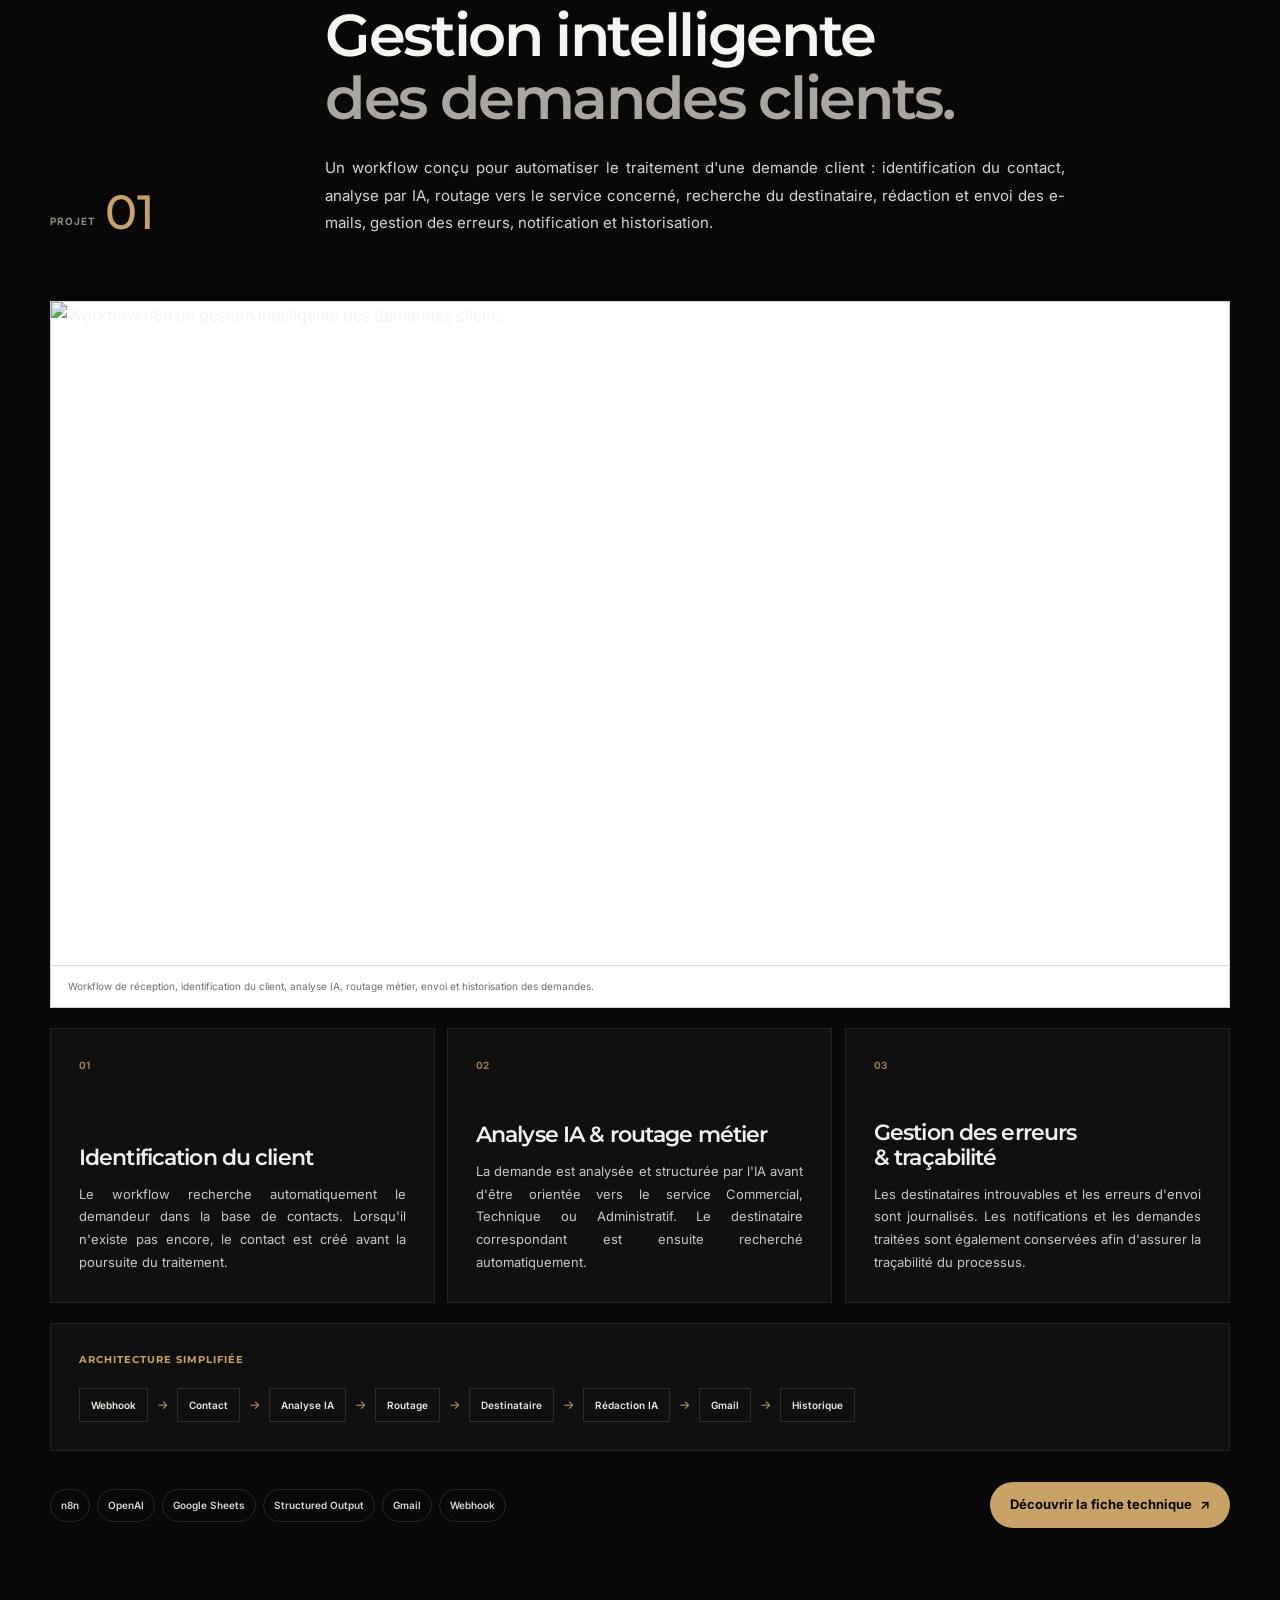
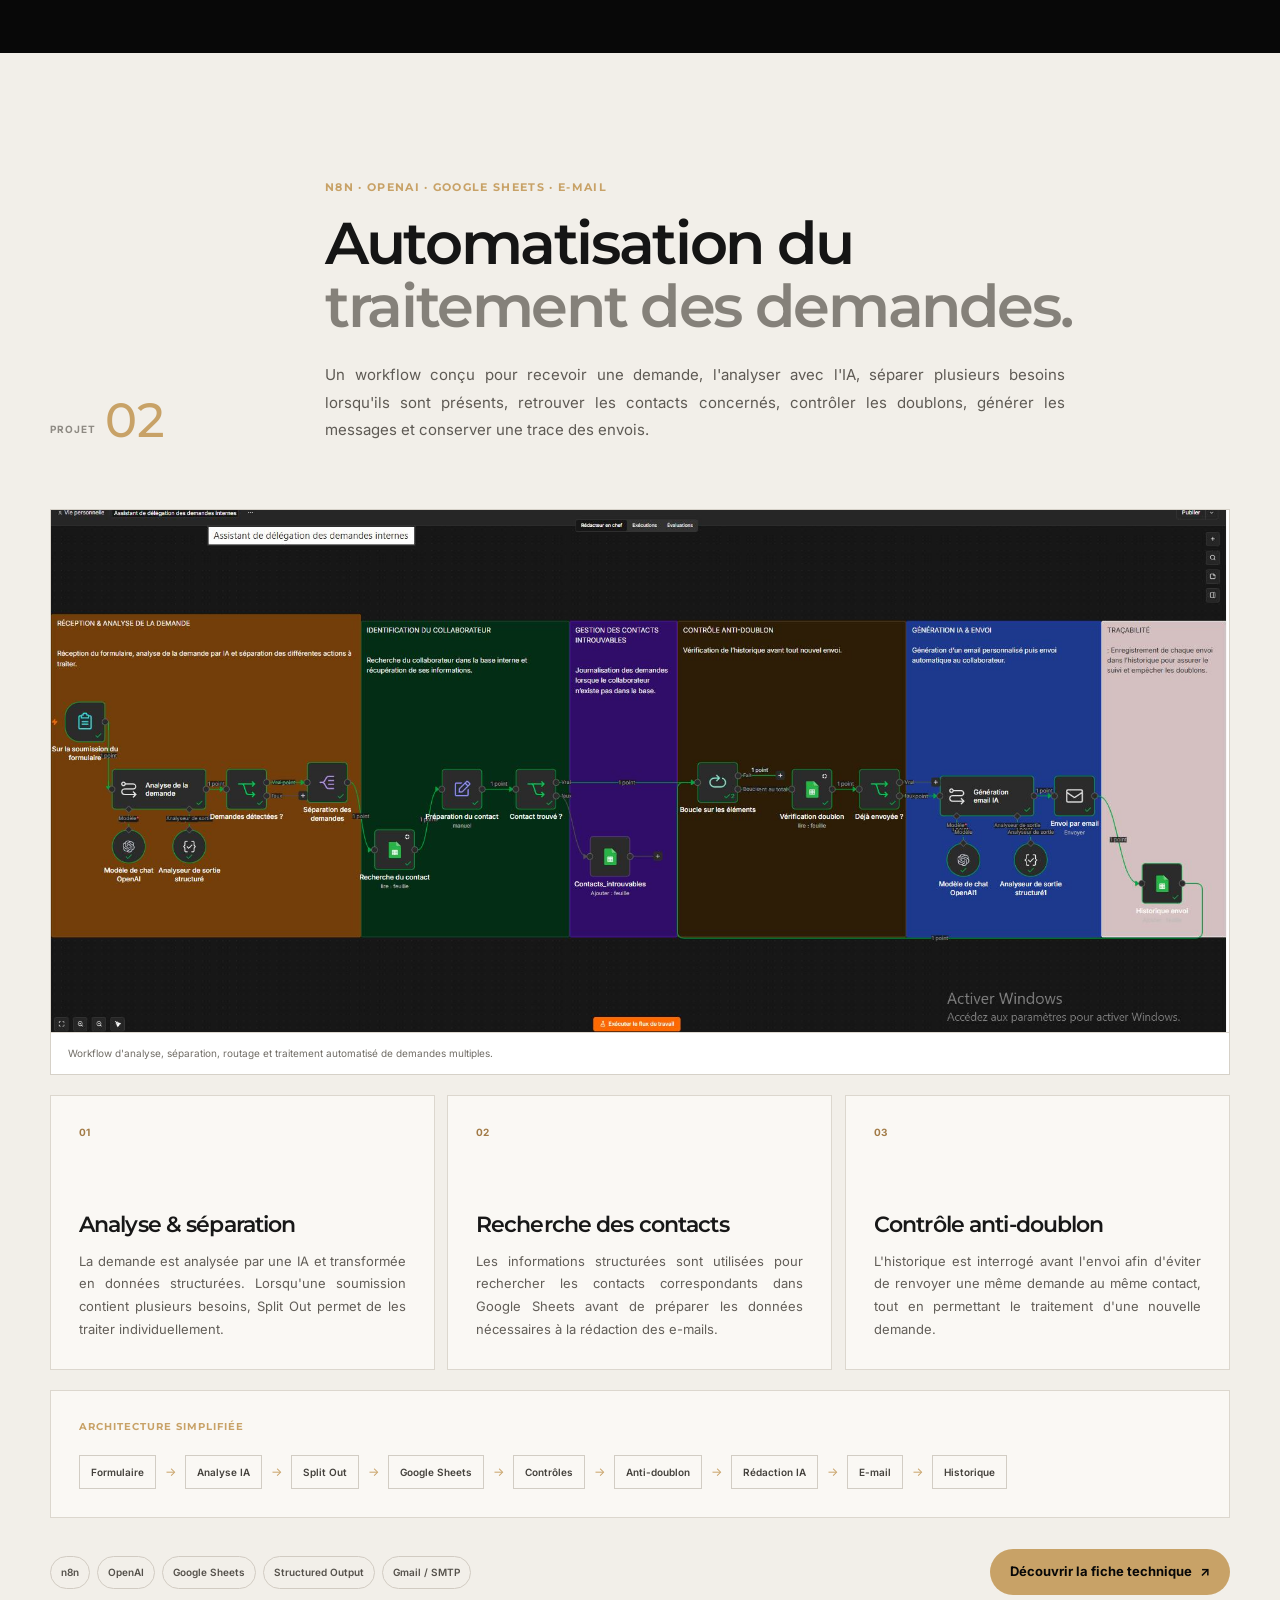
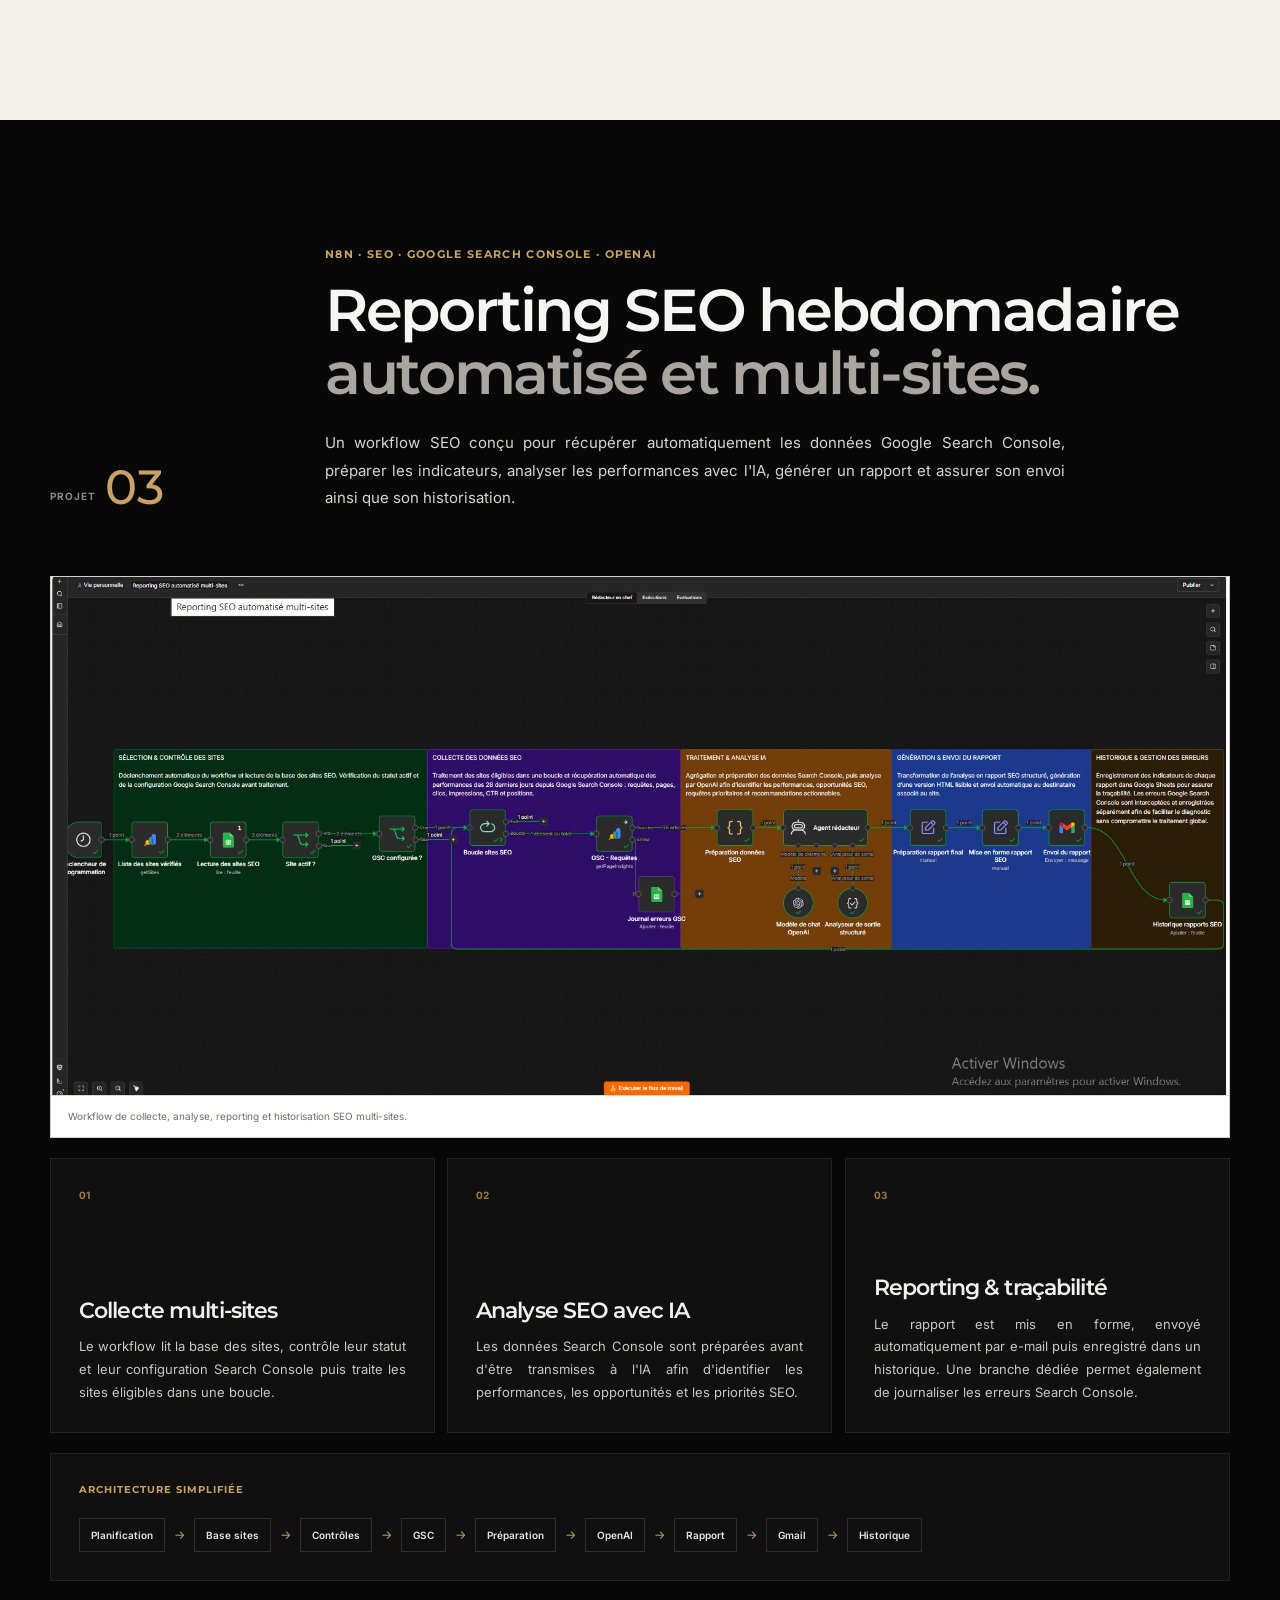
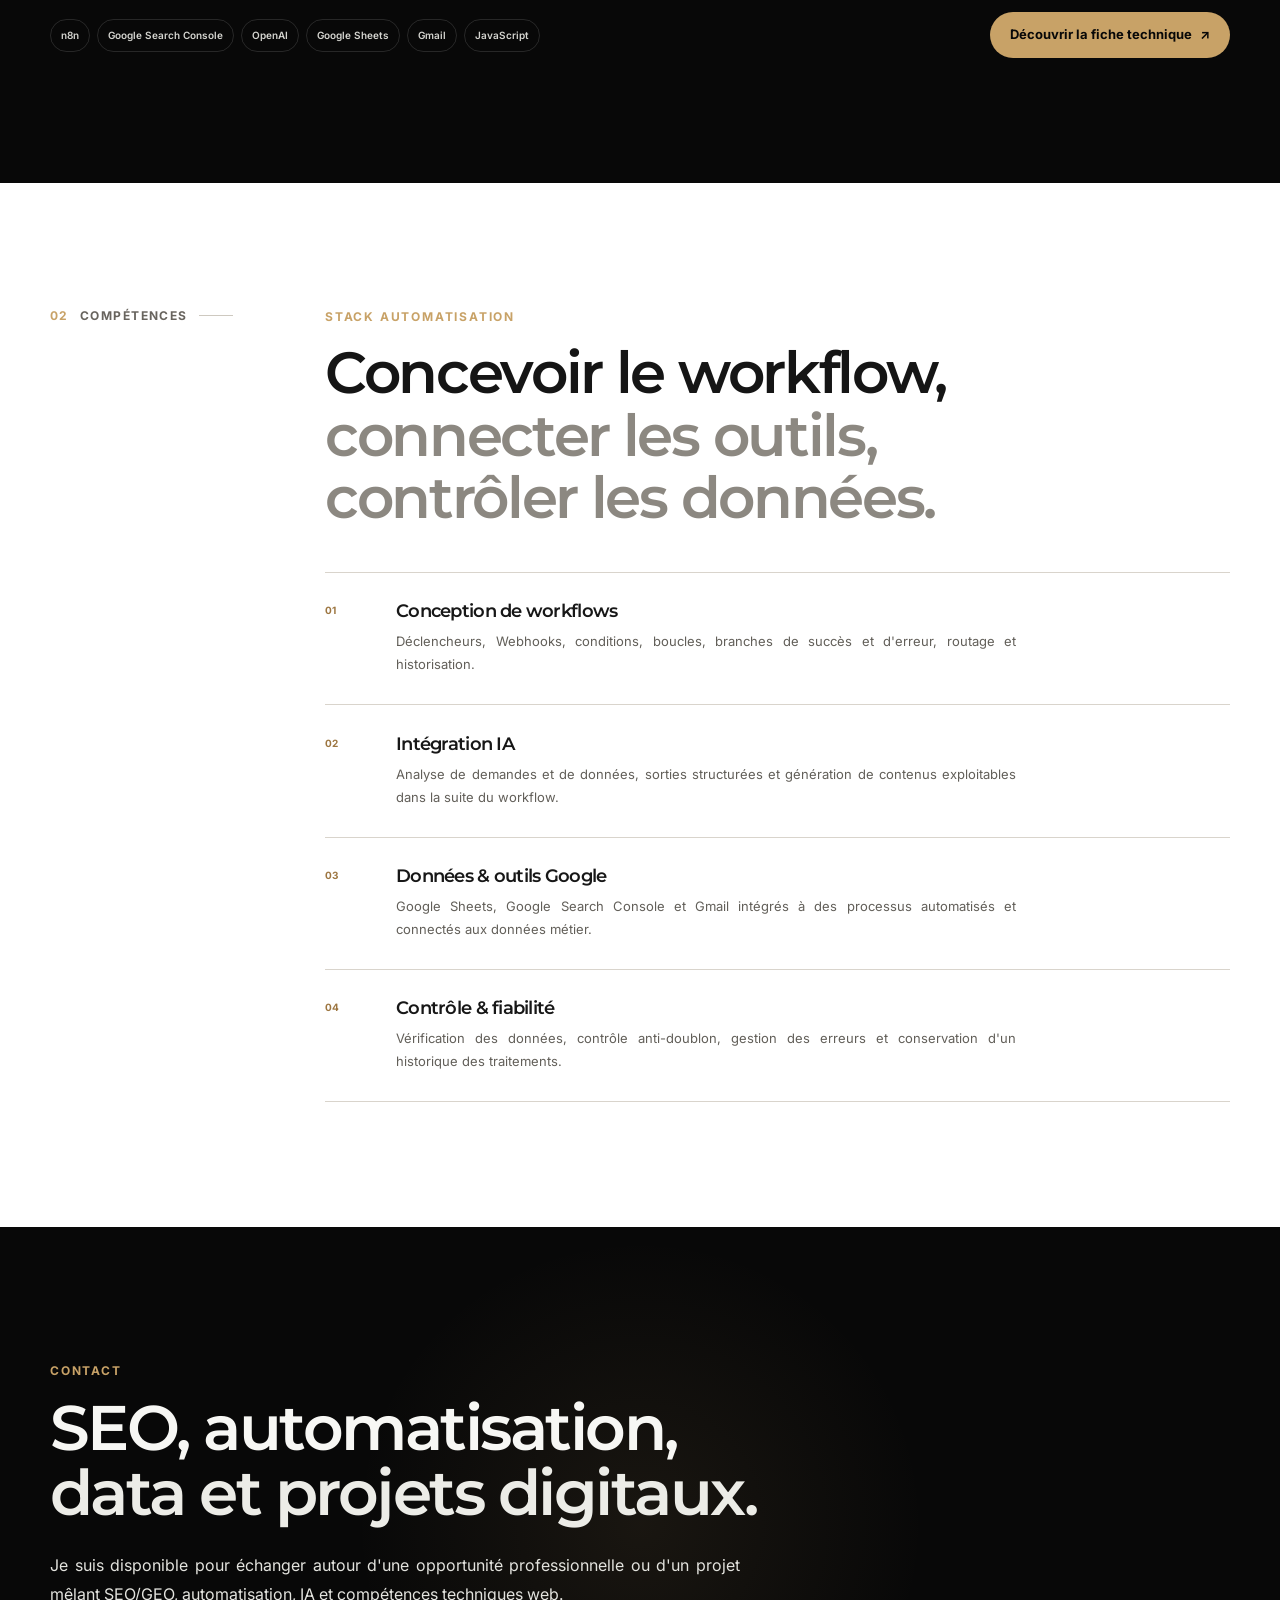
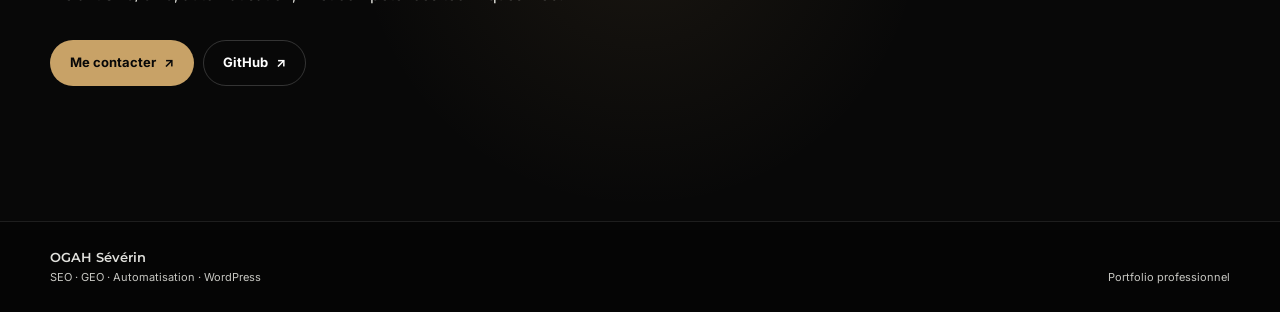
==== commit e4f0629c: "Update automatisation.html" ====
--- a/automatisation.html
+++ b/automatisation.html
@@ -1,16 +1,16 @@
-
 <!DOCTYPE html>
 <html lang="fr">
 
 <head>
+
   <meta charset="UTF-8">
   <meta name="viewport" content="width=device-width, initial-scale=1.0">
-assets/docs/SEO  GEO • Automatisation n8n • Web Performance.pdf
+
   <title>Automatisation & IA — OGAH Sévérin</title>
 
   <meta
     name="description"
-    content="Projets d'automatisation de OGAH Sévérin : workflows n8n, IA, Google Search Console, Google Sheets et automatisation de processus digitaux."
+    content="Projets d'automatisation de OGAH Sévérin : workflows n8n, intelligence artificielle, routage métier, Google Sheets, Google Search Console et automatisation de processus digitaux."
   >
 
   <meta name="theme-color" content="#080808">
@@ -26,36 +26,56 @@
   <!-- CSS global du portfolio -->
   <link rel="stylesheet" href="./assets/css/style.css">
 
-  <!-- CSS spécifique à cette page -->
+  <!-- CSS spécifique à la page Automatisation -->
   <link rel="stylesheet" href="./assets/css/automatisation.css">
+
 </head>
 
+
 <body>
+
 
   <!-- =====================================================
        HEADER
   ====================================================== -->
 
   <header class="site-header">
+
     <div class="container site-header__inner">
 
-      <a class="brand" href="./index.html" aria-label="Retour à l'accueil">
+      <a
+        class="brand"
+        href="./index.html"
+        aria-label="Retour à l'accueil"
+      >
         <span class="brand__mark">OS</span>
         <span class="brand__text">OGAH Sévérin</span>
       </a>
 
-      <nav class="desktop-nav" aria-label="Navigation principale">
+
+      <nav
+        class="desktop-nav"
+        aria-label="Navigation principale"
+      >
         <a href="./index.html">Accueil</a>
         <a href="./seo.html">SEO</a>
-        <a href="./automatisation.html" aria-current="page">Automatisation</a>
+
+        <a
+          href="./automatisation.html"
+          aria-current="page"
+        >
+          Automatisation
+        </a>
+
         <a href="./developpement-web.html">Projets Web</a>
         <a href="./presentation.html">Profil</a>
         <a href="#contact">Contact</a>
       </nav>
 
+
       <a
         class="header-cv"
-        href="./assets/docs/SEO  GEO • Automatisation n8n • Web Performance.pdf"
+        href="./assets/docs/SEO  GEO • IA Agentique.pdf"
         target="_blank"
         rel="noopener"
       >
@@ -64,10 +84,13 @@
       </a>
 
     </div>
+
   </header>
 
 
+
   <main>
+
 
     <!-- =====================================================
          HERO
@@ -75,7 +98,11 @@
 
     <section class="auto-hero">
 
-      <div class="auto-hero__glow" aria-hidden="true"></div>
+      <div
+        class="auto-hero__glow"
+        aria-hidden="true"
+      ></div>
+
 
       <div class="container auto-hero__inner">
 
@@ -83,30 +110,56 @@
           n8n · IA · DATA · WORKFLOWS
         </p>
 
-        <h1 class="auto-hero__title reveal" data-delay="80">
+
+        <h1
+          class="auto-hero__title reveal"
+          data-delay="80"
+        >
           Automatiser les processus.
           <span>Transformer les données en actions.</span>
         </h1>
 
-        <p class="auto-hero__intro reveal" data-delay="160">
+
+        <p
+          class="auto-hero__intro reveal"
+          data-delay="160"
+        >
           Je conçois des workflows capables de collecter, structurer et
-          exploiter des données, d'intégrer l'IA dans un processus métier
-          et d'automatiser des tâches récurrentes.
+          exploiter des données, d'intégrer l'IA dans des processus métier
+          et d'automatiser des tâches récurrentes tout en conservant
+          le contrôle et la traçabilité des traitements.
         </p>
 
-        <div class="auto-hero__actions reveal" data-delay="220">
-          <a class="btn btn--gold" href="#projets">
+
+        <div
+          class="auto-hero__actions reveal"
+          data-delay="220"
+        >
+
+          <a
+            class="btn btn--gold"
+            href="#projets"
+          >
             Découvrir les projets
             <span aria-hidden="true">↓</span>
           </a>
 
-          <a class="btn btn--ghost-light" href="./index.html">
+
+          <a
+            class="btn btn--ghost-light"
+            href="./index.html"
+          >
             Retour au portfolio
             <span aria-hidden="true">↗</span>
           </a>
-        </div>
-
-        <div class="auto-hero__meta reveal" data-delay="280">
+
+        </div>
+
+
+        <div
+          class="auto-hero__meta reveal"
+          data-delay="280"
+        >
 
           <div>
             <span>01</span>
@@ -131,14 +184,20 @@
         </div>
 
       </div>
+
     </section>
+
 
 
     <!-- =====================================================
          INTRODUCTION
     ====================================================== -->
 
-    <section class="auto-intro" id="projets">
+    <section
+      class="auto-intro"
+      id="projets"
+    >
+
       <div class="container auto-intro__grid">
 
         <div class="section-label reveal">
@@ -146,33 +205,54 @@
           Approche
         </div>
 
+
         <div>
-          <p class="eyebrow reveal">Automatisation & IA</p>
+
+          <p class="eyebrow reveal">
+            Automatisation & IA
+          </p>
+
 
           <h2 class="auto-section-title reveal">
-            Deux projets pour automatiser
-            <span>des processus concrets.</span>
+            Trois projets pour automatiser
+            <span>des processus métier concrets.</span>
           </h2>
 
-          <p class="auto-intro__text reveal" data-delay="80">
-            Ces projets ont été conçus avec n8n autour de deux problématiques :
-            automatiser le traitement de demandes et industrialiser un reporting
-            SEO multi-sites. Le développement web reste un socle technique ;
-            ici, l'objectif est de montrer la conception du workflow, la logique
-            de traitement, l'intégration de l'IA et la traçabilité des actions.
+
+          <p
+            class="auto-intro__text reveal"
+            data-delay="80"
+          >
+            Ces trois projets explorent des cas d'usage complémentaires :
+            gestion intelligente des demandes clients, automatisation du
+            traitement de demandes multiples et reporting SEO multi-sites.
+            Ils combinent n8n, intelligence artificielle, données métier,
+            API et mécanismes de contrôle afin de construire des workflows
+            automatisés, traçables et exploitables.
           </p>
+
         </div>
 
       </div>
+
     </section>
+
 
 
     <!-- =====================================================
          PROJET 01
+         GESTION INTELLIGENTE DES DEMANDES CLIENTS
     ====================================================== -->
 
-    <section class="auto-project auto-project--dark" id="projet-1">
+    <section
+      class="auto-project auto-project--dark"
+      id="projet-1"
+    >
+
       <div class="container">
+
+
+        <!-- EN-TÊTE DU PROJET -->
 
         <div class="auto-project__head">
 
@@ -181,117 +261,414 @@
             <strong>01</strong>
           </div>
 
+
+          <div class="auto-project__heading">
+
+            <p class="auto-project__kicker reveal">
+              n8n · OpenAI · Google Sheets · Gmail · Webhook
+            </p>
+
+
+            <h2 class="auto-project__title reveal">
+              Gestion intelligente
+              <span>des demandes clients.</span>
+            </h2>
+
+
+            <p
+              class="auto-project__lead reveal"
+              data-delay="80"
+            >
+              Un workflow conçu pour automatiser le traitement d'une
+              demande client : identification du contact, analyse par IA,
+              routage vers le service concerné, recherche du destinataire,
+              rédaction et envoi des e-mails, gestion des erreurs,
+              notification et historisation.
+            </p>
+
+          </div>
+
+        </div>
+
+
+
+        <!-- CAPTURE DU WORKFLOW -->
+
+        <figure class="workflow-shot workflow-shot--light reveal">
+
+          <img
+            src="./assets/docs/GESTION INTELLIGENTE DES DEMANDES.pdf"
+            alt="Workflow n8n de gestion intelligente des demandes clients"
+            loading="lazy"
+            decoding="async"
+            width="1440"
+            height="810"
+          >
+
+          <figcaption>
+            Workflow de réception, identification du client, analyse IA,
+            routage métier, envoi et historisation des demandes.
+          </figcaption>
+
+        </figure>
+
+
+
+        <!-- POINTS CLÉS -->
+
+        <div class="auto-project__content">
+
+
+          <article class="auto-info reveal">
+
+            <span class="auto-info__number">
+              01
+            </span>
+
+            <h3>
+              Identification du client
+            </h3>
+
+            <p>
+              Le workflow recherche automatiquement le demandeur dans la
+              base de contacts. Lorsqu'il n'existe pas encore, le contact
+              est créé avant la poursuite du traitement.
+            </p>
+
+          </article>
+
+
+
+          <article
+            class="auto-info reveal"
+            data-delay="60"
+          >
+
+            <span class="auto-info__number">
+              02
+            </span>
+
+            <h3>
+              Analyse IA & routage métier
+            </h3>
+
+            <p>
+              La demande est analysée et structurée par l'IA avant d'être
+              orientée vers le service Commercial, Technique ou Administratif.
+              Le destinataire correspondant est ensuite recherché
+              automatiquement.
+            </p>
+
+          </article>
+
+
+
+          <article
+            class="auto-info reveal"
+            data-delay="120"
+          >
+
+            <span class="auto-info__number">
+              03
+            </span>
+
+            <h3>
+              Gestion des erreurs & traçabilité
+            </h3>
+
+            <p>
+              Les destinataires introuvables et les erreurs d'envoi sont
+              journalisés. Les notifications et les demandes traitées sont
+              également conservées afin d'assurer la traçabilité du processus.
+            </p>
+
+          </article>
+
+
+        </div>
+
+
+
+        <!-- ARCHITECTURE SIMPLIFIÉE -->
+
+        <div class="auto-flow reveal">
+
+          <p class="auto-flow__label">
+            Architecture simplifiée
+          </p>
+
+
+          <div class="auto-flow__steps">
+
+            <span>Webhook</span>
+            <i>→</i>
+
+            <span>Contact</span>
+            <i>→</i>
+
+            <span>Analyse IA</span>
+            <i>→</i>
+
+            <span>Routage</span>
+            <i>→</i>
+
+            <span>Destinataire</span>
+            <i>→</i>
+
+            <span>Rédaction IA</span>
+            <i>→</i>
+
+            <span>Gmail</span>
+            <i>→</i>
+
+            <span>Historique</span>
+
+          </div>
+
+        </div>
+
+
+
+        <!-- STACK + FICHE TECHNIQUE -->
+
+        <div class="auto-project__bottom">
+
+          <div class="auto-stack reveal">
+
+            <span>n8n</span>
+            <span>OpenAI</span>
+            <span>Google Sheets</span>
+            <span>Structured Output</span>
+            <span>Gmail</span>
+            <span>Webhook</span>
+
+          </div>
+
+
+          <a
+            class="btn btn--gold reveal"
+            href="./assets/docs/Fiche_technique_Gestion_intelligente_demandes_clients_n8n.pdf"
+            target="_blank"
+            rel="noopener"
+          >
+            Découvrir la fiche technique
+            <span aria-hidden="true">↗</span>
+          </a>
+
+        </div>
+
+
+      </div>
+
+    </section>
+
+
+
+    <!-- =====================================================
+         PROJET 02
+         AUTOMATISATION DU TRAITEMENT DES DEMANDES
+    ====================================================== -->
+
+    <section
+      class="auto-project auto-project--light"
+      id="projet-2"
+    >
+
+      <div class="container">
+
+
+        <!-- EN-TÊTE DU PROJET -->
+
+        <div class="auto-project__head">
+
+          <div class="auto-project__index reveal">
+            <span>PROJET</span>
+            <strong>02</strong>
+          </div>
+
+
           <div class="auto-project__heading">
 
             <p class="auto-project__kicker reveal">
               n8n · OpenAI · Google Sheets · E-mail
             </p>
+
 
             <h2 class="auto-project__title reveal">
               Automatisation du
               <span>traitement des demandes.</span>
             </h2>
 
-            <p class="auto-project__lead reveal" data-delay="80">
+
+            <p
+              class="auto-project__lead reveal"
+              data-delay="80"
+            >
               Un workflow conçu pour recevoir une demande, l'analyser avec
               l'IA, séparer plusieurs besoins lorsqu'ils sont présents,
-              retrouver les contacts concernés, générer les messages et
-              conserver une trace des envois.
-            </p>
-
-          </div>
-        </div>
-
-
-       
-
-<figure class="workflow-shot workflow-shot--light reveal">
-
-  <img
-    src="./assets/images/AUTOMATISATION  DE DELEGATION DES TACHES.JPG"
-    alt="Workflow n8n de reporting SEO automatisé multi-sites"
-    loading="lazy"
-    decoding="async"
-  >
-
-  <figcaption>
-    Workflow de collecte, analyse, reporting et historisation SEO.
-  </figcaption>
-
-</figure>
-
+              retrouver les contacts concernés, contrôler les doublons,
+              générer les messages et conserver une trace des envois.
+            </p>
+
+          </div>
+
+        </div>
+
+
+
+        <!-- CAPTURE DU WORKFLOW -->
+
+        <figure class="workflow-shot workflow-shot--light reveal">
+
+          <img
+            src="./assets/images/AUTOMATISATION  DE DELEGATION DES TACHES.JPG"
+            alt="Workflow n8n d'automatisation du traitement des demandes"
+            loading="lazy"
+            decoding="async"
+            width="1440"
+            height="810"
+          >
+
+          <figcaption>
+            Workflow d'analyse, séparation, routage et traitement
+            automatisé de demandes multiples.
+          </figcaption>
+
+        </figure>
+
+
+
+        <!-- POINTS CLÉS -->
 
         <div class="auto-project__content">
 
+
           <article class="auto-info reveal">
-            <span class="auto-info__number">01</span>
-            <h3>Objectif</h3>
+
+            <span class="auto-info__number">
+              01
+            </span>
+
+            <h3>
+              Analyse & séparation
+            </h3>
+
             <p>
-              Automatiser une chaîne de traitement depuis la réception d'une
-              demande jusqu'à l'envoi du message au contact correspondant,
-              sans reconstruire manuellement chaque étape.
-            </p>
+              La demande est analysée par une IA et transformée en données
+              structurées. Lorsqu'une soumission contient plusieurs besoins,
+              Split Out permet de les traiter individuellement.
+            </p>
+
           </article>
 
-          <article class="auto-info reveal" data-delay="60">
-            <span class="auto-info__number">02</span>
-            <h3>Logique du workflow</h3>
+
+
+          <article
+            class="auto-info reveal"
+            data-delay="60"
+          >
+
+            <span class="auto-info__number">
+              02
+            </span>
+
+            <h3>
+              Recherche des contacts
+            </h3>
+
             <p>
-              La demande est analysée par une IA et structurée. Les besoins
-              peuvent ensuite être séparés, les contacts recherchés dans
-              Google Sheets puis les données préparées avant la rédaction
-              et l'envoi.
-            </p>
+              Les informations structurées sont utilisées pour rechercher
+              les contacts correspondants dans Google Sheets avant de
+              préparer les données nécessaires à la rédaction des e-mails.
+            </p>
+
           </article>
 
-          <article class="auto-info reveal" data-delay="120">
-            <span class="auto-info__number">03</span>
-            <h3>Contrôle anti-doublon</h3>
+
+
+          <article
+            class="auto-info reveal"
+            data-delay="120"
+          >
+
+            <span class="auto-info__number">
+              03
+            </span>
+
+            <h3>
+              Contrôle anti-doublon
+            </h3>
+
             <p>
               L'historique est interrogé avant l'envoi afin d'éviter de
               renvoyer une même demande au même contact, tout en permettant
               le traitement d'une nouvelle demande.
             </p>
+
           </article>
 
-        </div>
-
-
-        <div class="auto-flow reveal">
-
-          <p class="auto-flow__label">Architecture simplifiée</p>
+
+        </div>
+
+
+
+        <!-- ARCHITECTURE SIMPLIFIÉE -->
+
+        <div class="auto-flow auto-flow--light reveal">
+
+          <p class="auto-flow__label">
+            Architecture simplifiée
+          </p>
+
 
           <div class="auto-flow__steps">
+
             <span>Formulaire</span>
             <i>→</i>
+
             <span>Analyse IA</span>
             <i>→</i>
+
             <span>Split Out</span>
             <i>→</i>
+
             <span>Google Sheets</span>
             <i>→</i>
-            <span>Contrôles</spanfichi
-                             
-            <i>→</i>
+
+            <span>Contrôles</span>
+            <i>→</i>
+
+            <span>Anti-doublon</span>
+            <i>→</i>
+
             <span>Rédaction IA</span>
             <i>→</i>
+
             <span>E-mail</span>
             <i>→</i>
+
             <span>Historique</span>
-          </div>
-
-        </div>
-
+
+          </div>
+
+        </div>
+
+
+
+        <!-- STACK + FICHE TECHNIQUE -->
 
         <div class="auto-project__bottom">
 
           <div class="auto-stack reveal">
+
             <span>n8n</span>
             <span>OpenAI</span>
             <span>Google Sheets</span>
             <span>Structured Output</span>
             <span>Gmail / SMTP</span>
-          </div>
+
+          </div>
+
 
           <a
             class="btn btn--gold reveal"
@@ -305,36 +682,53 @@
 
         </div>
 
+
       </div>
+
     </section>
 
 
+
     <!-- =====================================================
-         PROJET 02
+         PROJET 03
+         REPORTING SEO AUTOMATISÉ
     ====================================================== -->
 
-    <section class="auto-project auto-project--light" id="projet-2">
+    <section
+      class="auto-project auto-project--dark"
+      id="projet-3"
+    >
+
       <div class="container">
+
+
+        <!-- EN-TÊTE DU PROJET -->
 
         <div class="auto-project__head">
 
           <div class="auto-project__index reveal">
             <span>PROJET</span>
-            <strong>02</strong>
-          </div>
+            <strong>03</strong>
+          </div>
+
 
           <div class="auto-project__heading">
 
             <p class="auto-project__kicker reveal">
               n8n · SEO · Google Search Console · OpenAI
             </p>
+
 
             <h2 class="auto-project__title reveal">
               Reporting SEO hebdomadaire
               <span>automatisé et multi-sites.</span>
             </h2>
 
-            <p class="auto-project__lead reveal" data-delay="80">
+
+            <p
+              class="auto-project__lead reveal"
+              data-delay="80"
+            >
               Un workflow SEO conçu pour récupérer automatiquement les données
               Google Search Console, préparer les indicateurs, analyser les
               performances avec l'IA, générer un rapport et assurer son envoi
@@ -342,100 +736,169 @@
             </p>
 
           </div>
-        </div>
-
-
-    <figure class="workflow-shot workflow-shot--light reveal">
-
-  <img
-    src="./assets/images/Reporting SEO automatise multisite.JPG"
-    alt="Workflow n8n de reporting SEO automatisé multi-sites"
-    loading="lazy"
-    decoding="async"
-  >
-
-  <figcaption>
-    Workflow de collecte, analyse, reporting et historisation SEO.
-  </figcaption>
-
-</figure>
+
+        </div>
+
+
+
+        <!-- CAPTURE DU WORKFLOW -->
+
+        <figure class="workflow-shot workflow-shot--light reveal">
+
+          <img
+            src="./assets/images/Reporting SEO automatise multisite.JPG"
+            alt="Workflow n8n de reporting SEO automatisé multi-sites"
+            loading="lazy"
+            decoding="async"
+            width="1440"
+            height="810"
+          >
+
+          <figcaption>
+            Workflow de collecte, analyse, reporting et historisation
+            SEO multi-sites.
+          </figcaption>
+
+        </figure>
+
+
+
+        <!-- POINTS CLÉS -->
 
         <div class="auto-project__content">
 
+
           <article class="auto-info reveal">
-            <span class="auto-info__number">01</span>
-            <h3>Collecte multi-sites</h3>
+
+            <span class="auto-info__number">
+              01
+            </span>
+
+            <h3>
+              Collecte multi-sites
+            </h3>
+
             <p>
-              Le workflow lit la base des sites, contrôle leur statut et leur
-              configuration Search Console puis traite les sites éligibles
-              dans une boucle.
-            </p>
+              Le workflow lit la base des sites, contrôle leur statut et
+              leur configuration Search Console puis traite les sites
+              éligibles dans une boucle.
+            </p>
+
           </article>
 
-          <article class="auto-info reveal" data-delay="60">
-            <span class="auto-info__number">02</span>
-            <h3>Analyse SEO avec IA</h3>
+
+
+          <article
+            class="auto-info reveal"
+            data-delay="60"
+          >
+
+            <span class="auto-info__number">
+              02
+            </span>
+
+            <h3>
+              Analyse SEO avec IA
+            </h3>
+
             <p>
-              Les données Search Console sont préparées avant d'être transmises
-              à l'IA afin d'identifier les performances, les opportunités et
-              les priorités SEO.
-            </p>
+              Les données Search Console sont préparées avant d'être
+              transmises à l'IA afin d'identifier les performances,
+              les opportunités et les priorités SEO.
+            </p>
+
           </article>
 
-          <article class="auto-info reveal" data-delay="120">
-            <span class="auto-info__number">03</span>
-            <h3>Reporting & traçabilité</h3>
+
+
+          <article
+            class="auto-info reveal"
+            data-delay="120"
+          >
+
+            <span class="auto-info__number">
+              03
+            </span>
+
+            <h3>
+              Reporting & traçabilité
+            </h3>
+
             <p>
-              Le rapport est mis en forme, envoyé automatiquement par e-mail
-              puis enregistré dans un historique. Une branche dédiée journalise
-              également les erreurs Search Console.
-            </p>
+              Le rapport est mis en forme, envoyé automatiquement par
+              e-mail puis enregistré dans un historique. Une branche dédiée
+              permet également de journaliser les erreurs Search Console.
+            </p>
+
           </article>
 
-        </div>
-
-
-        <div class="auto-flow auto-flow--light reveal">
-
-          <p class="auto-flow__label">Architecture simplifiée</p>
+
+        </div>
+
+
+
+        <!-- ARCHITECTURE SIMPLIFIÉE -->
+
+        <div class="auto-flow reveal">
+
+          <p class="auto-flow__label">
+            Architecture simplifiée
+          </p>
+
 
           <div class="auto-flow__steps">
+
             <span>Planification</span>
             <i>→</i>
+
             <span>Base sites</span>
             <i>→</i>
+
             <span>Contrôles</span>
             <i>→</i>
+
             <span>GSC</span>
             <i>→</i>
+
             <span>Préparation</span>
             <i>→</i>
+
             <span>OpenAI</span>
             <i>→</i>
+
             <span>Rapport</span>
             <i>→</i>
+
             <span>Gmail</span>
             <i>→</i>
+
             <span>Historique</span>
-          </div>
-
-        </div>
-
+
+          </div>
+
+        </div>
+
+
+
+        <!-- STACK + FICHE TECHNIQUE -->
 
         <div class="auto-project__bottom">
 
           <div class="auto-stack reveal">
+
             <span>n8n</span>
             <span>Google Search Console</span>
             <span>OpenAI</span>
             <span>Google Sheets</span>
             <span>Gmail</span>
             <span>JavaScript</span>
-          </div>
+
+          </div>
+
 
           <a
             class="btn btn--gold reveal"
-            href="./assets/docs/Fiche_technique_Automatisation_Reporting_SEO_n8n.pdf"
+            href="./assets/docs/Fiche_technique_Reporting_SEO_n8n_V1_Production.pdf"
             target="_blank"
             rel="noopener"
           >
@@ -445,8 +908,11 @@
 
         </div>
 
+
       </div>
+
     </section>
+
 
 
     <!-- =====================================================
@@ -457,94 +923,158 @@
 
       <div class="container auto-skills__grid">
 
+
         <div>
+
           <div class="section-label reveal">
             <span>02</span>
             Compétences
           </div>
-        </div>
+
+        </div>
+
 
         <div>
 
-          <p class="eyebrow reveal">Stack automatisation</p>
+          <p class="eyebrow reveal">
+            Stack automatisation
+          </p>
+
 
           <h2 class="auto-section-title reveal">
             Concevoir le workflow,
             <span>connecter les outils, contrôler les données.</span>
           </h2>
 
+
+
           <div class="auto-skills__list">
 
+
             <article class="auto-skill reveal">
+
               <span>01</span>
+
               <div>
-                <h3>Conception de workflows</h3>
+
+                <h3>
+                  Conception de workflows
+                </h3>
+
                 <p>
-                  Déclencheurs, conditions, boucles, branches de succès et
-                  d'erreur, routage et historisation.
+                  Déclencheurs, Webhooks, conditions, boucles, branches
+                  de succès et d'erreur, routage et historisation.
                 </p>
+
               </div>
+
             </article>
 
+
+
             <article class="auto-skill reveal">
+
               <span>02</span>
+
               <div>
-                <h3>Intégration IA</h3>
+
+                <h3>
+                  Intégration IA
+                </h3>
+
                 <p>
-                  Analyse de données, sorties structurées et génération de
-                  contenus exploitables dans la suite du workflow.
+                  Analyse de demandes et de données, sorties structurées
+                  et génération de contenus exploitables dans la suite
+                  du workflow.
                 </p>
+
               </div>
+
             </article>
 
+
+
             <article class="auto-skill reveal">
+
               <span>03</span>
+
               <div>
-                <h3>Données & outils Google</h3>
+
+                <h3>
+                  Données & outils Google
+                </h3>
+
                 <p>
-                  Google Sheets, Google Search Console et Gmail intégrés à
-                  des processus automatisés.
+                  Google Sheets, Google Search Console et Gmail intégrés
+                  à des processus automatisés et connectés aux données métier.
                 </p>
+
               </div>
+
             </article>
 
+
+
             <article class="auto-skill reveal">
+
               <span>04</span>
+
               <div>
-                <h3>Contrôle & fiabilité</h3>
+
+                <h3>
+                  Contrôle & fiabilité
+                </h3>
+
                 <p>
-                  Vérification des données, anti-doublon, gestion des erreurs
-                  et conservation d'un historique des traitements.
+                  Vérification des données, contrôle anti-doublon,
+                  gestion des erreurs et conservation d'un historique
+                  des traitements.
                 </p>
+
               </div>
+
             </article>
 
+
           </div>
 
         </div>
 
       </div>
+
     </section>
+
 
 
     <!-- =====================================================
          CONTACT
     ====================================================== -->
 
-    <section class="contact-section" id="contact">
-
-      <div class="contact-glow" aria-hidden="true"></div>
+    <section
+      class="contact-section"
+      id="contact"
+    >
+
+      <div
+        class="contact-glow"
+        aria-hidden="true"
+      ></div>
+
 
       <div class="container">
 
         <div class="contact-card">
 
-          <p class="eyebrow reveal">Contact</p>
+          <p class="eyebrow reveal">
+            Contact
+          </p>
+
 
           <h2 class="reveal">
             SEO, automatisation,
             <span>data et projets digitaux.</span>
           </h2>
+
 
           <p class="reveal">
             Je suis disponible pour échanger autour d'une opportunité
@@ -552,12 +1082,17 @@
             IA et compétences techniques web.
           </p>
 
+
           <div class="contact-actions reveal">
 
-            <a class="btn btn--gold" href="mailto:VOTRE_EMAIL">
+            <a
+              class="btn btn--gold"
+              href="mailto:VOTRE_EMAIL"
+            >
               Me contacter
               <span aria-hidden="true">↗</span>
             </a>
+
 
             <a
               class="btn btn--ghost-light"
@@ -574,9 +1109,12 @@
         </div>
 
       </div>
+
     </section>
 
+
   </main>
+
 
 
   <!-- =====================================================
@@ -584,22 +1122,36 @@
   ====================================================== -->
 
   <footer class="footer">
+
     <div class="container footer__inner">
 
       <div>
-        <strong>OGAH Sévérin</strong>
-        <span>SEO · GEO · Automatisation · WordPress</span>
+
+        <strong>
+          OGAH Sévérin
+        </strong>
+
+        <span>
+          SEO · GEO · Automatisation · WordPress
+        </span>
+
       </div>
+
 
       <p>
         Portfolio professionnel
       </p>
 
     </div>
+
   </footer>
 
-  <!-- Garde ici le même fichier JS que sur ta Home -->
+
+
+  <!-- JS GLOBAL DU PORTFOLIO -->
   <script src="./assets/js/main.js"></script>
 
+
 </body>
+
 </html>
--- a/assets/css/style.css
+++ b/assets/css/style.css
@@ -714,16 +714,6 @@
    CORRECTION CENTRAGE HERO
 ===================================================== */
 
-/*
-   Le HTML contient :
-
-   <div class="container hero__inner">
-
-   Donc hero__inner NE DOIT JAMAIS avoir width:100%.
-   Cette règle garde exactement le même container que
-   le header et toutes les autres sections.
-*/
-
 .hero > .container.hero__inner{
   position:relative;
   z-index:2;
@@ -742,9 +732,10 @@
   max-width:1020px;
 }
 
-.hero__eyebrow{
-  margin-bottom:22px;
-}
+
+/* =====================================================
+   TITRE HERO — CORRECTION RETOUR À LA LIGNE
+===================================================== */
 
 .hero__title{
   width:100%;
@@ -759,10 +750,22 @@
   );
 
   line-height:1.01;
-
   letter-spacing:-.052em;
 
-  text-wrap:balance;
+  /*
+   * IMPORTANT :
+   * contrairement à "balance", wrap laisse le navigateur
+   * remplir la ligne avant de passer à la suivante.
+   */
+  text-wrap:wrap;
+  white-space:normal;
+
+  /* Aucun mot coupé */
+  word-break:normal;
+  overflow-wrap:normal;
+
+  hyphens:none;
+  -webkit-hyphens:none;
 }
 
 .hero__title span{
@@ -1475,7 +1478,7 @@
 
 
 /* =====================================================
-   TABLETTE
+   TABLETTE WEB CARDS
 ===================================================== */
 
 @media(min-width:640px){
@@ -1498,7 +1501,7 @@
 
 
 /* =====================================================
-   DESKTOP
+   DESKTOP WEB CARDS
 ===================================================== */
 
 @media(min-width:980px){
@@ -1521,6 +1524,7 @@
   }
 
 }
+
 
 /* =====================================================
    DOCUMENTS
@@ -1804,12 +1808,32 @@
     font-size:13px;
   }
 
+  /*
+   * HERO :
+   * taille légèrement réduite pour exploiter correctement
+   * la largeur des écrans 320px / 360px / 375px.
+   */
   .hero__title{
+    width:100%;
+    max-width:none;
+
     font-size:clamp(
-      36px,
-      10.8vw,
-      42px
+      34px,
+      10.3vw,
+      40px
     );
+
+    line-height:1.04;
+    letter-spacing:-.045em;
+
+    text-wrap:wrap;
+    white-space:normal;
+
+    word-break:normal;
+    overflow-wrap:normal;
+
+    hyphens:none;
+    -webkit-hyphens:none;
   }
 
   .btn{
@@ -1854,6 +1878,12 @@
       7.8vw,
       67px
     );
+
+    /*
+     * On conserve également le retour naturel
+     * à la ligne sur tablette.
+     */
+    text-wrap:wrap;
   }
 
   .hero__intro{
@@ -2034,11 +2064,6 @@
       70px;
   }
 
-  /*
-     Important :
-     on garde EXACTEMENT le container global.
-  */
-
   .hero > .container.hero__inner{
     width:min(
       var(--container),
@@ -2065,6 +2090,9 @@
     );
 
     line-height:1.01;
+
+    /* Pas d'équilibrage artificiel */
+    text-wrap:wrap;
   }
 
   .hero__intro{
@@ -2203,6 +2231,8 @@
     max-width:1010px;
 
     font-size:74px;
+
+    text-wrap:wrap;
   }
 
   .section-title{
@@ -2223,13 +2253,6 @@
 
 @media(min-width:1500px){
 
-  /*
-     Le container reste 1180px.
-     Il est automatiquement centré.
-     Donc sur un écran très large, le contenu gagne
-     naturellement une vraie marge à gauche et à droite.
-  */
-
   .hero__content{
     max-width:1010px;
   }
@@ -2238,6 +2261,8 @@
     max-width:1010px;
 
     font-size:74px;
+
+    text-wrap:wrap;
   }
 
 }
@@ -2274,6 +2299,7 @@
 
 }
 
+
 /* =====================================================
    HOME — AUTOMATISATION & IA
 ===================================================== */
@@ -2312,7 +2338,9 @@
   gap:32px;
 }
 
-.automation-section__head > *{min-width:0;}
+.automation-section__head > *{
+  min-width:0;
+}
 
 .automation-section__title{
   width:100%;
@@ -2346,7 +2374,10 @@
   overflow:hidden;
   background:#faf8f4;
   border:1px solid var(--line-light);
-  transition:transform .4s var(--ease),border-color .35s ease,background .35s ease;
+  transition:
+    transform .4s var(--ease),
+    border-color .35s ease,
+    background .35s ease;
 }
 
 .automation-card:hover{
@@ -2374,57 +2405,89 @@
   display:grid;
   place-items:center;
   padding:24px;
+
   background:
-    radial-gradient(circle at 75% 20%,rgba(200,162,103,.16),transparent 34%),
-    linear-gradient(135deg,#0b0b0b,#151515);
+    radial-gradient(
+      circle at 75% 20%,
+      rgba(200,162,103,.16),
+      transparent 34%
+    ),
+    linear-gradient(
+      135deg,
+      #0b0b0b,
+      #151515
+    );
+
   color:#aaa69f;
   font-size:12px;
   font-weight:600;
   text-align:center;
 }
 
-.automation-card__body{padding:22px;}
+.automation-card__body{
+  padding:22px;
+}
 
 .automation-card__top{
   display:flex;
   align-items:center;
   justify-content:space-between;
+
   gap:18px;
+
   color:#8f6b3e;
+
   font-size:10px;
   font-weight:700;
+
   letter-spacing:.07em;
   text-transform:uppercase;
 }
 
 .automation-card h3{
   max-width:580px;
+
   margin-top:28px;
+
   color:#151515;
-  font-size:clamp(24px,7vw,34px);
+
+  font-size:clamp(
+    24px,
+    7vw,
+    34px
+  );
+
   line-height:1.08;
 }
 
 .automation-card p{
   max-width:620px;
+
   margin-top:17px;
+
   color:#625f59;
+
   font-size:14px;
   line-height:1.78;
 }
 
 .automation-card__tags{
   margin-top:23px;
+
   display:flex;
   flex-wrap:wrap;
+
   gap:7px;
 }
 
 .automation-card__tags span{
   padding:6px 9px;
+
   border:1px solid #d5d0c7;
   border-radius:999px;
+
   color:#5f5b55;
+
   font-size:10px;
   font-weight:600;
 }
@@ -2432,34 +2495,52 @@
 .automation-card__actions{
   margin-top:27px;
   padding-top:21px;
+
   border-top:1px solid #dedad2;
+
   display:flex;
   flex-direction:column;
   align-items:flex-start;
+
   gap:15px;
 }
 
 .automation-card__pdf{
   display:inline-flex;
   align-items:center;
+
   gap:7px;
+
   color:#4d4943;
+
   font-size:12px;
   font-weight:700;
 }
 
 .automation-card__pdf span{
   color:#9d7641;
+
   transition:transform .3s ease;
 }
 
-.automation-card__pdf:hover span{transform:translate(3px,-3px);}
-
-.automation-section__more{margin-top:34px;}
+.automation-card__pdf:hover span{
+  transform:translate(3px,-3px);
+}
+
+.automation-section__more{
+  margin-top:34px;
+}
+
+
+/* =====================================================
+   AUTOMATISATION — TABLETTE
+===================================================== */
 
 @media(min-width:640px){
+
   .automation-grid{
-    grid-template-columns:repeat(2,minmax(0,1fr));
+    grid-template-columns:
+      repeat(2,minmax(0,1fr));
   }
 
   .automation-card__actions{
@@ -2467,28 +2548,62 @@
     align-items:center;
     justify-content:space-between;
   }
-}
+
+}
+
+
+/* =====================================================
+   AUTOMATISATION — DESKTOP
+===================================================== */
 
 @media(min-width:980px){
-  .automation-section{padding:125px 0;}
+
+  .automation-section{
+    padding:125px 0;
+  }
 
   .automation-section__head{
-    grid-template-columns:210px minmax(0,1fr);
+    grid-template-columns:
+      210px minmax(0,1fr);
+
     gap:65px;
   }
 
   .automation-section__title{
-    font-size:clamp(44px,4vw,58px);
-  }
-
-  .automation-grid{gap:20px;}
-  .automation-card__body{padding:28px;}
+    font-size:clamp(
+      44px,
+      4vw,
+      58px
+    );
+  }
+
+  .automation-grid{
+    gap:20px;
+  }
+
+  .automation-card__body{
+    padding:28px;
+  }
 
   .automation-card h3{
-    font-size:clamp(27px,2.3vw,35px);
-  }
-}
+    font-size:clamp(
+      27px,
+      2.3vw,
+      35px
+    );
+  }
+
+}
+
+
+/* =====================================================
+   AUTOMATISATION — GRAND DESKTOP
+===================================================== */
 
 @media(min-width:1280px){
-  .automation-section__title{font-size:58px;}
-}
+
+  .automation-section__title{
+    font-size:58px;
+  }
+
+}
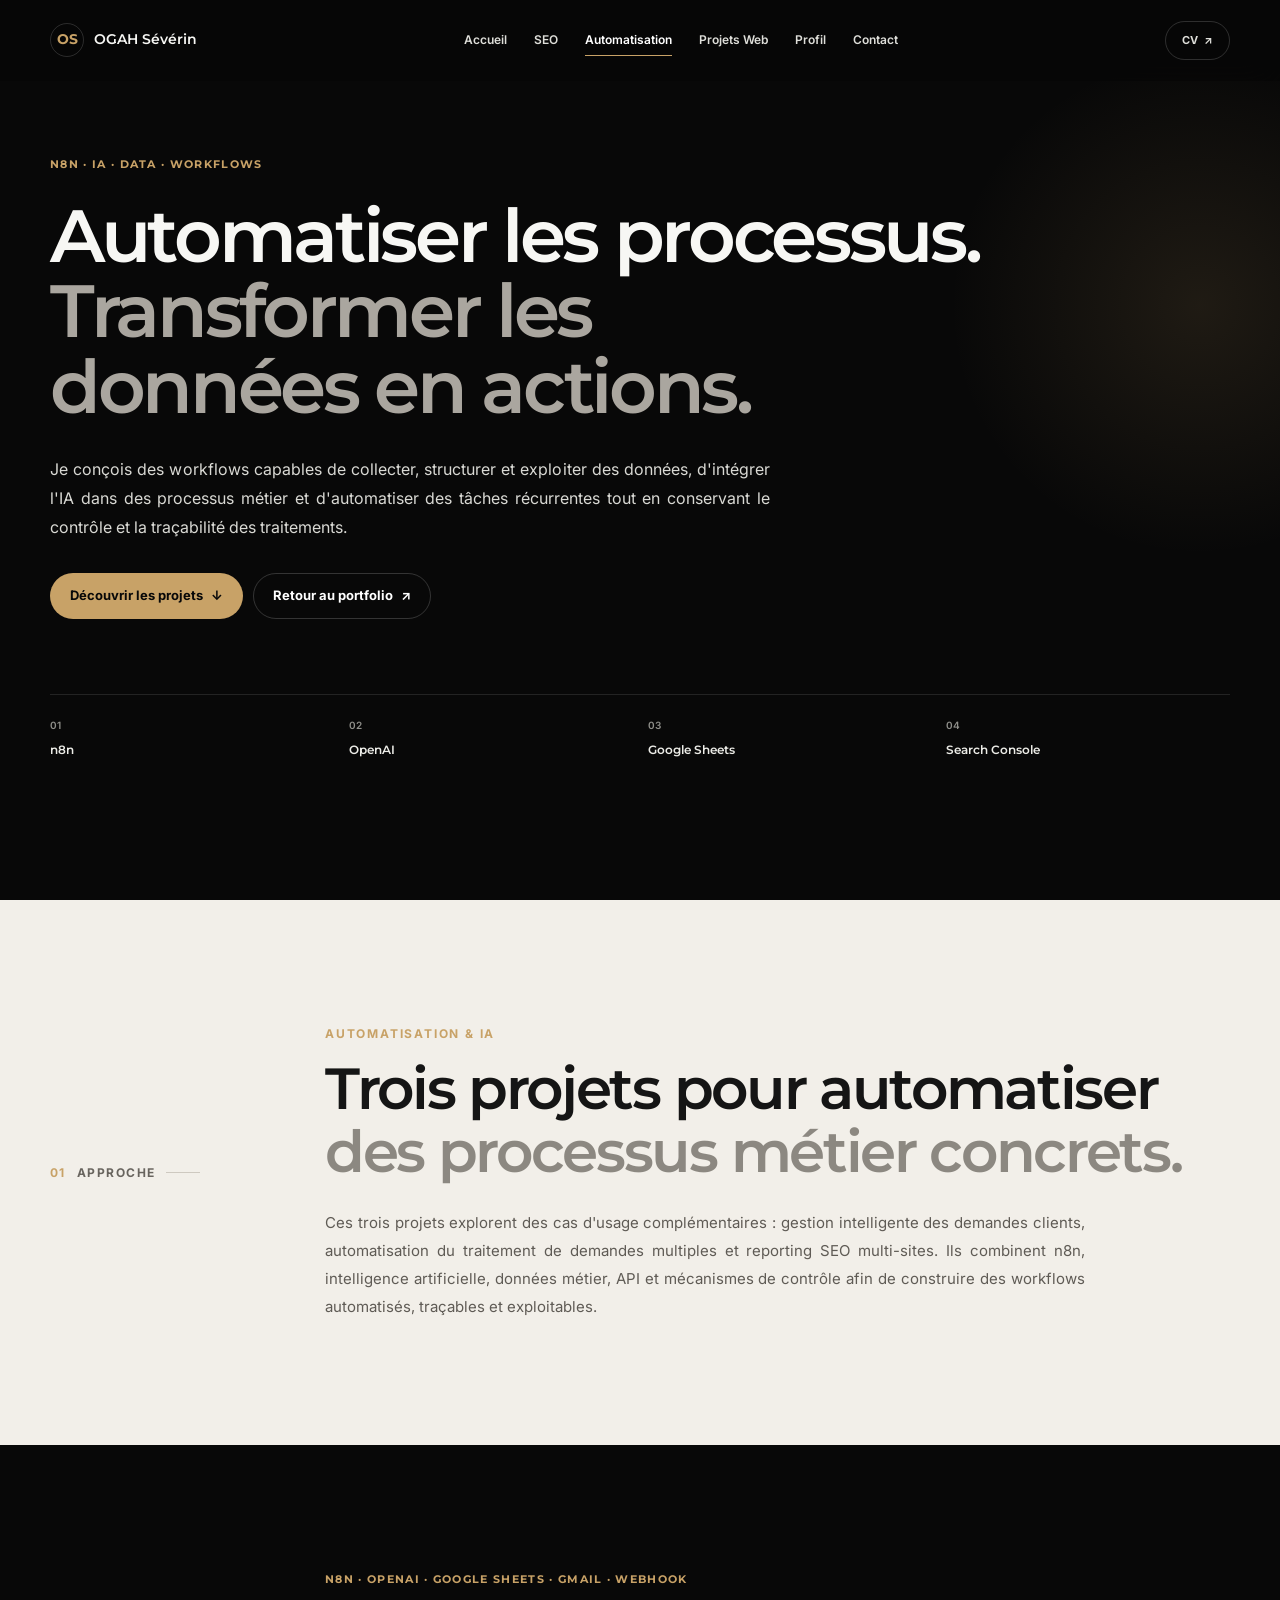
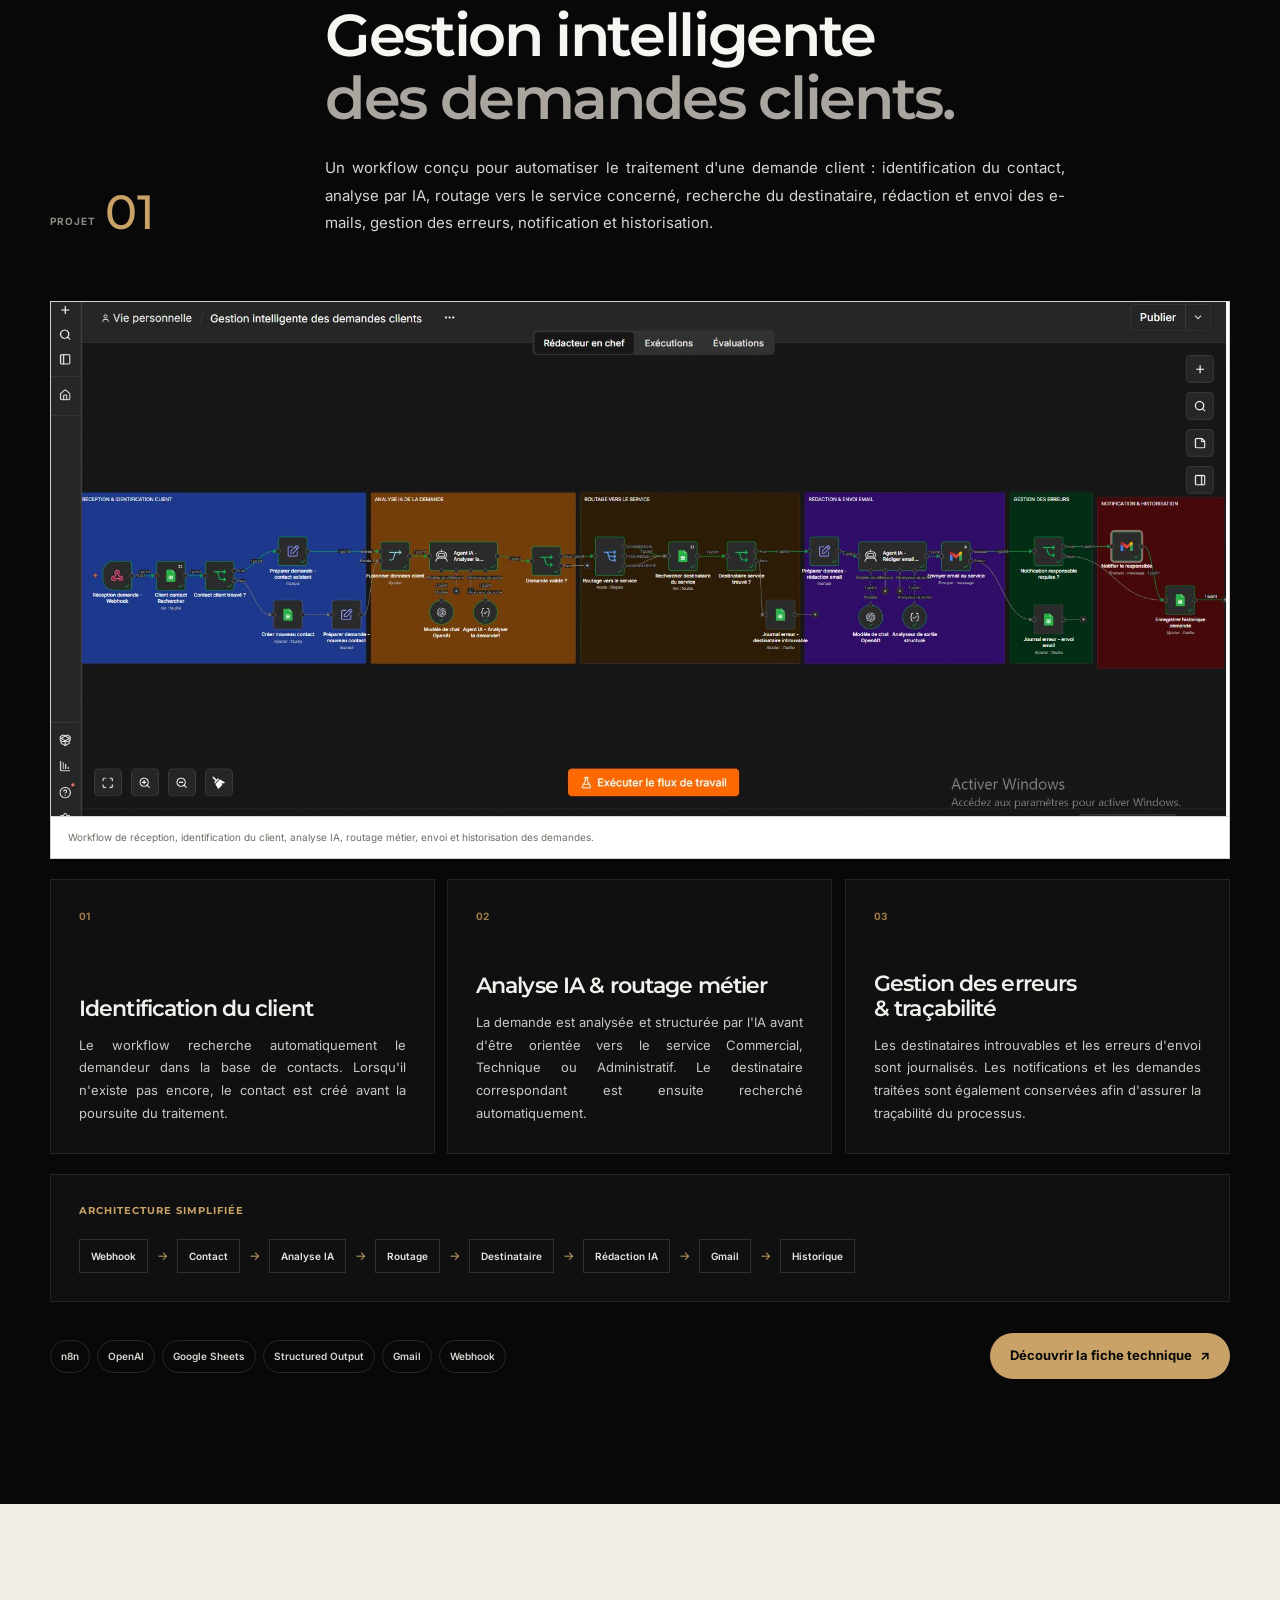
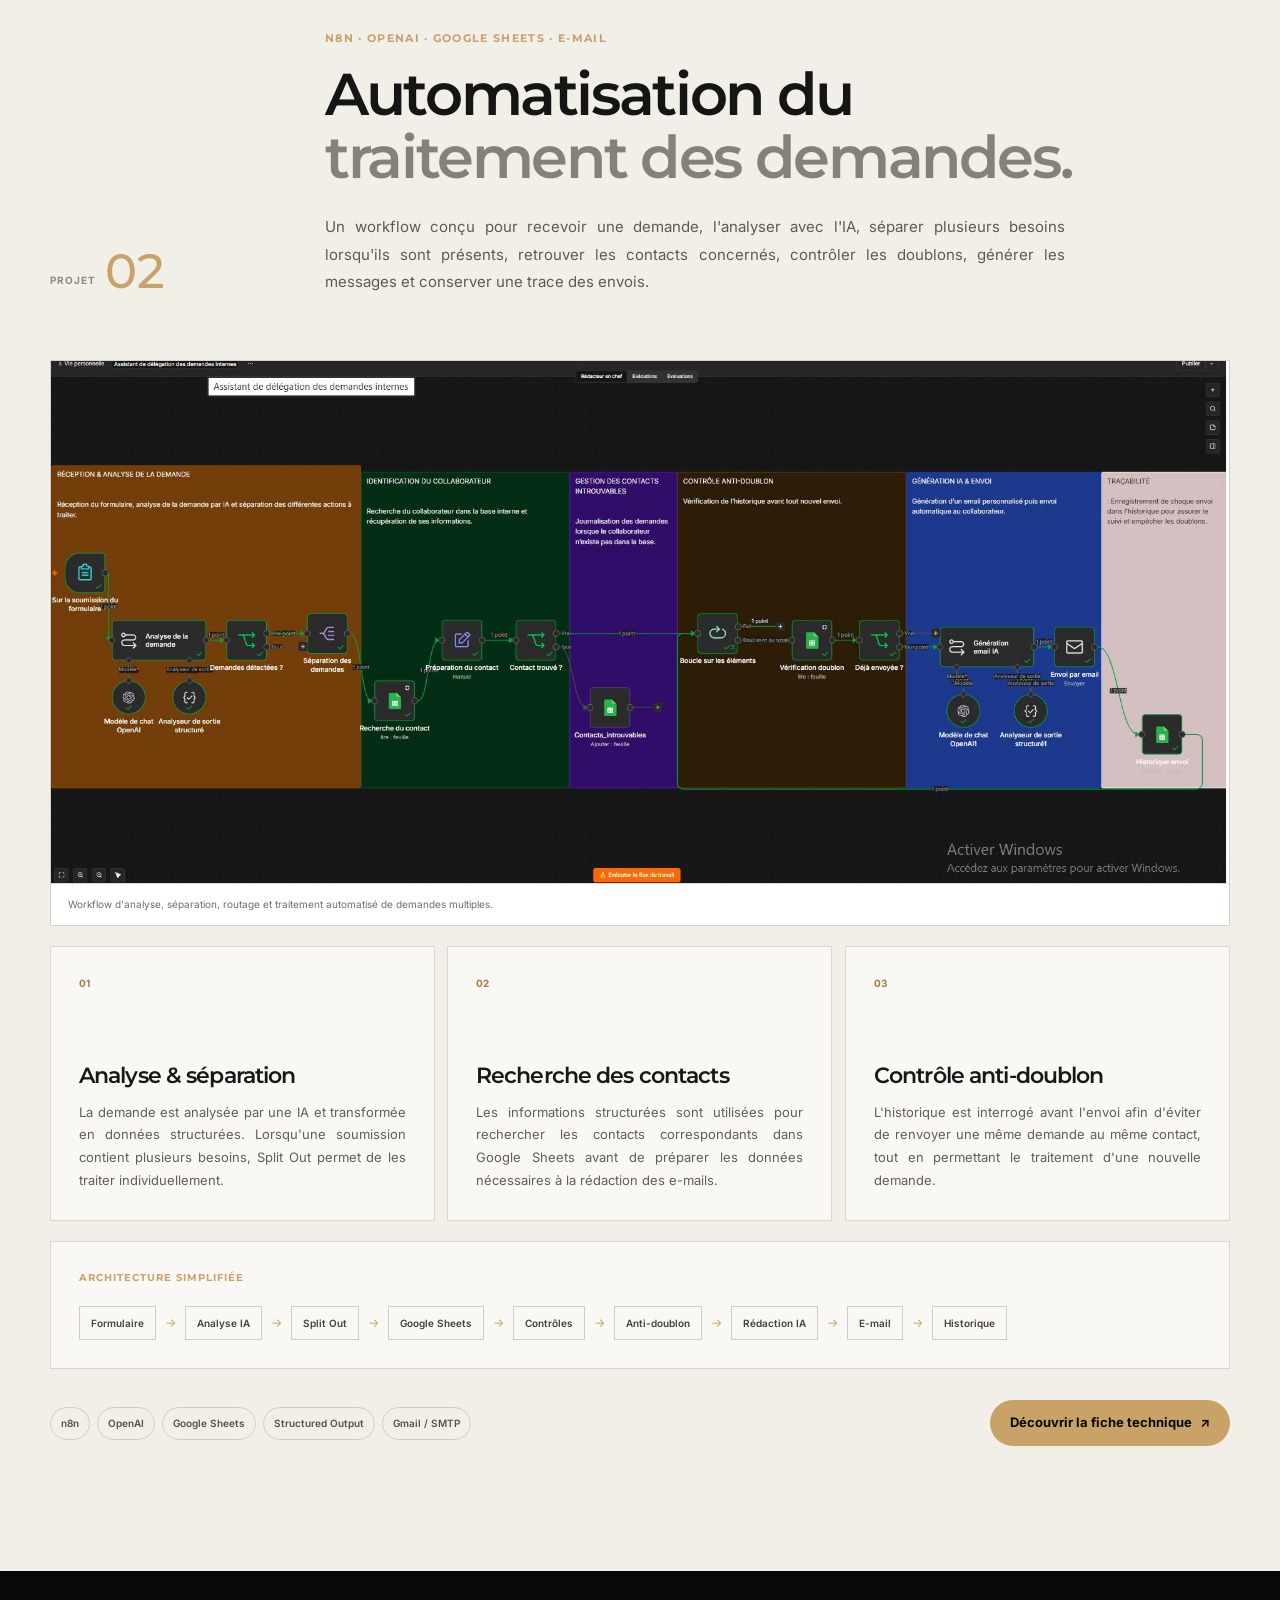
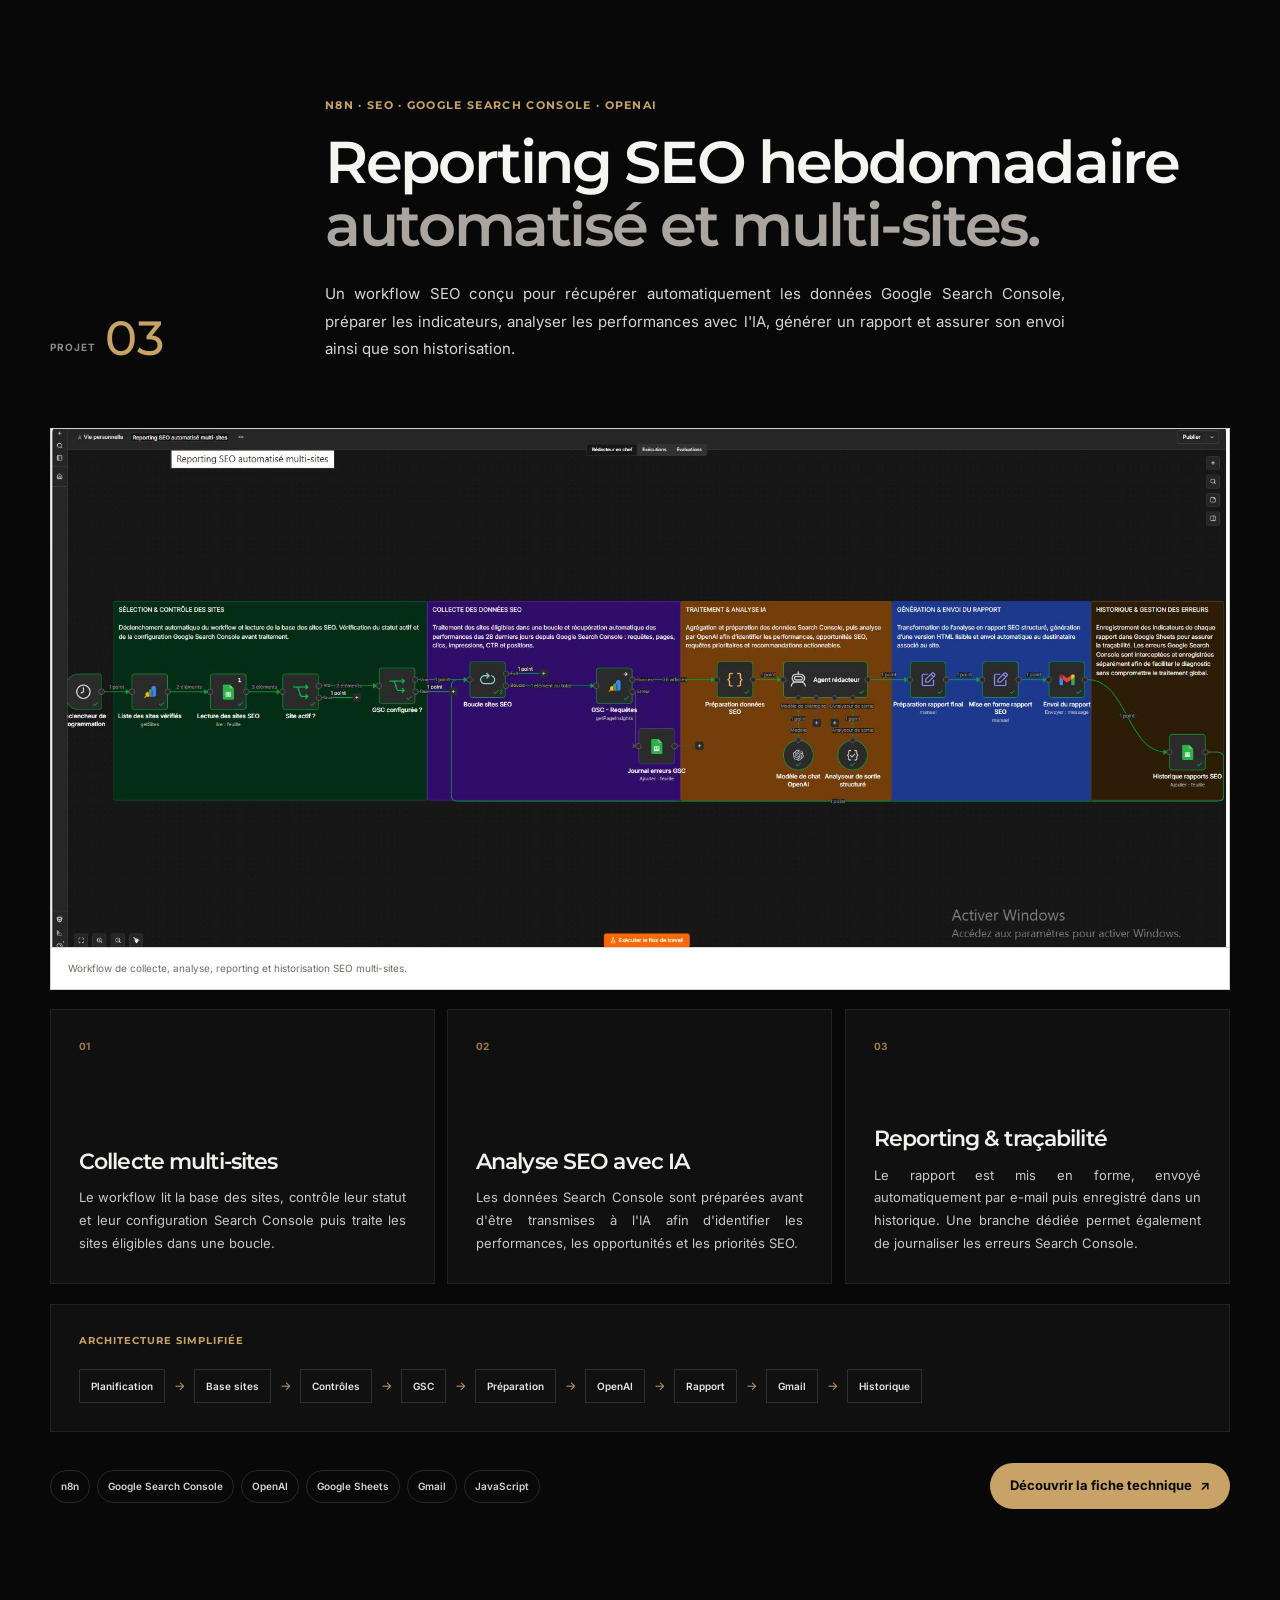
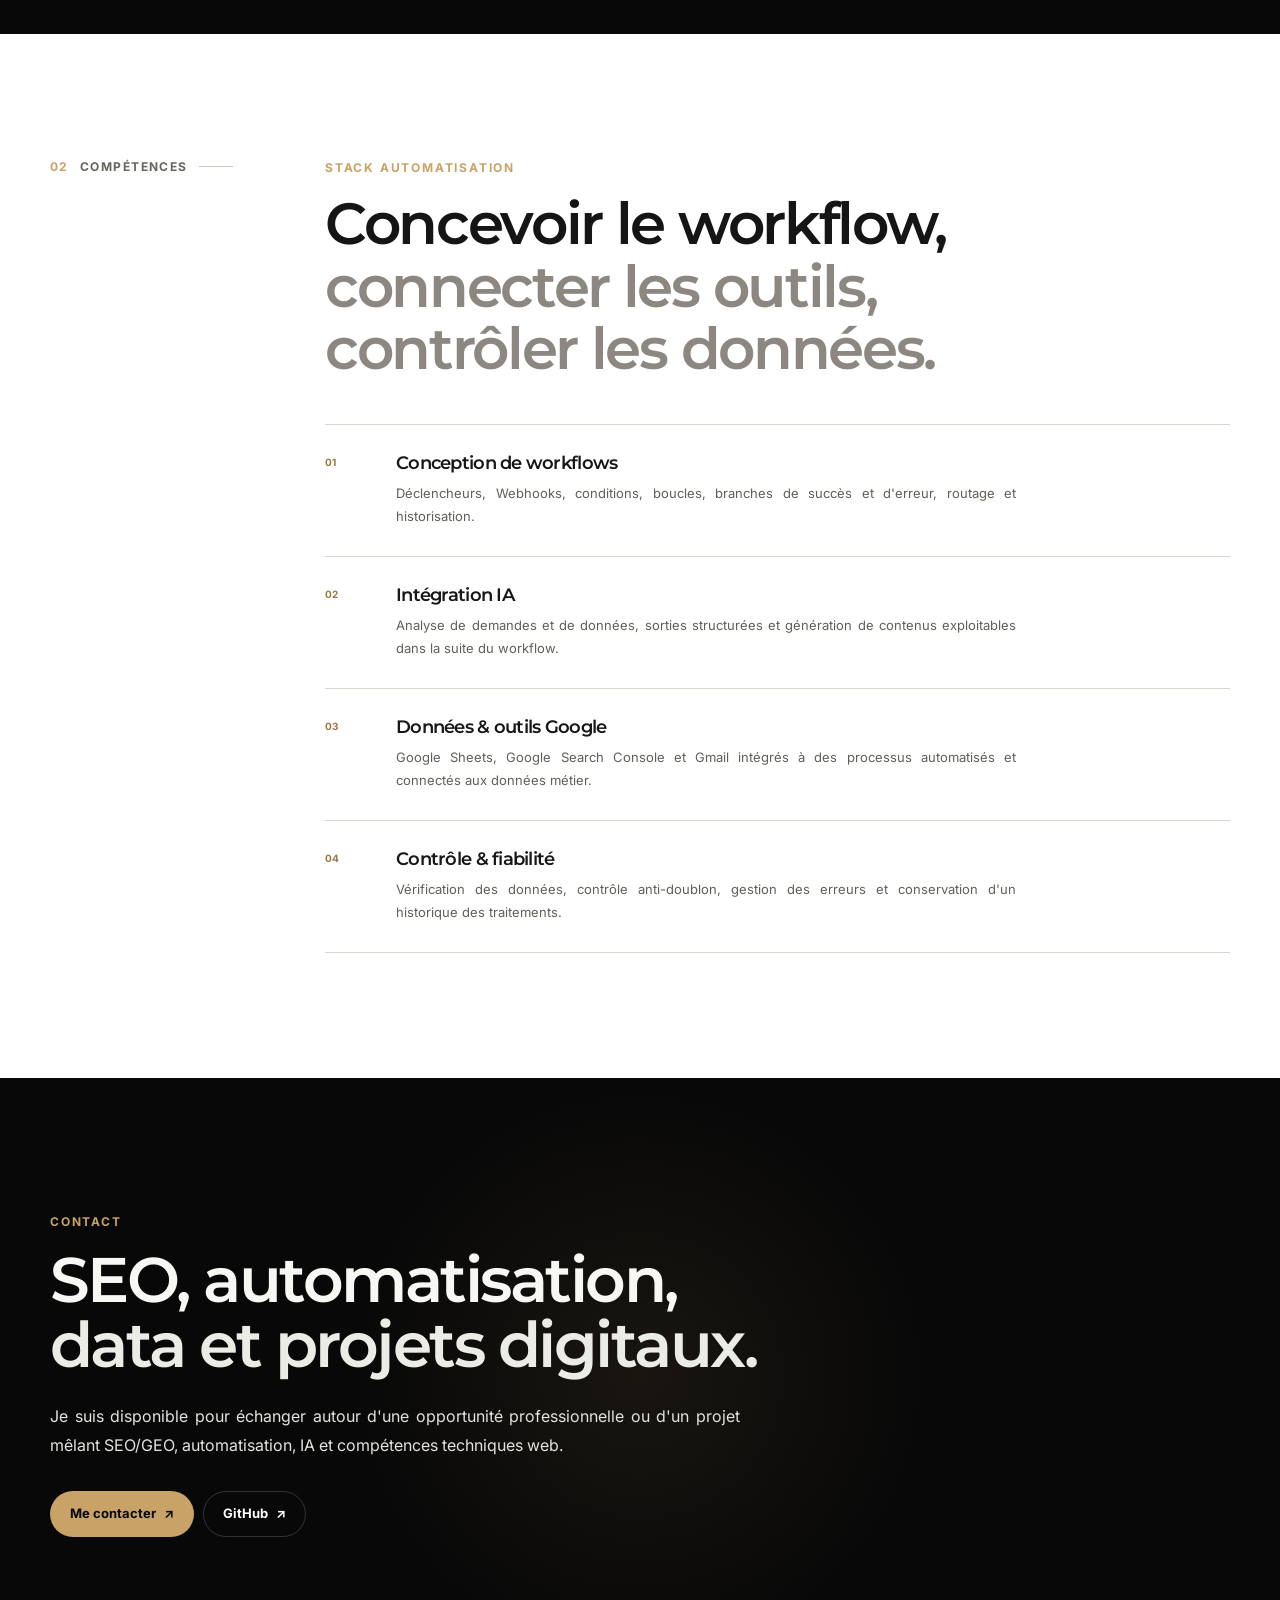
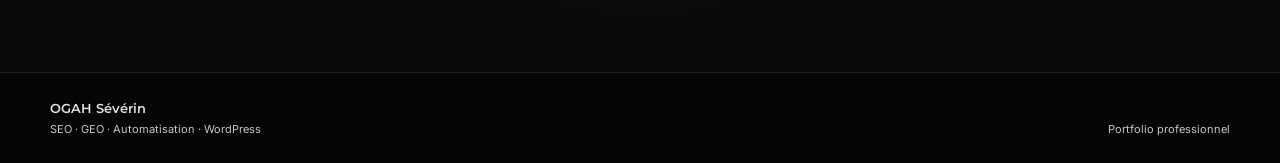
==== commit 7fc39629: "Update automatisation.html" ====
--- a/automatisation.html
+++ b/automatisation.html
@@ -297,7 +297,7 @@
         <figure class="workflow-shot workflow-shot--light reveal">
 
           <img
-            src="./assets/docs/GESTION INTELLIGENTE DES DEMANDES.pdf"
+            src="./assets/images/PROJETS DE GESTION DE DEMANDE INTELLIGENTE.JPG"
             alt="Workflow n8n de gestion intelligente des demandes clients"
             loading="lazy"
             decoding="async"
@@ -447,7 +447,7 @@
 
           <a
             class="btn btn--gold reveal"
-            href="./assets/docs/Fiche_technique_Gestion_intelligente_demandes_clients_n8n.pdf"
+            href="./assets/docs/GESTION INTELLIGENTE DES DEMANDES.pdf"
             target="_blank"
             rel="noopener"
           >
